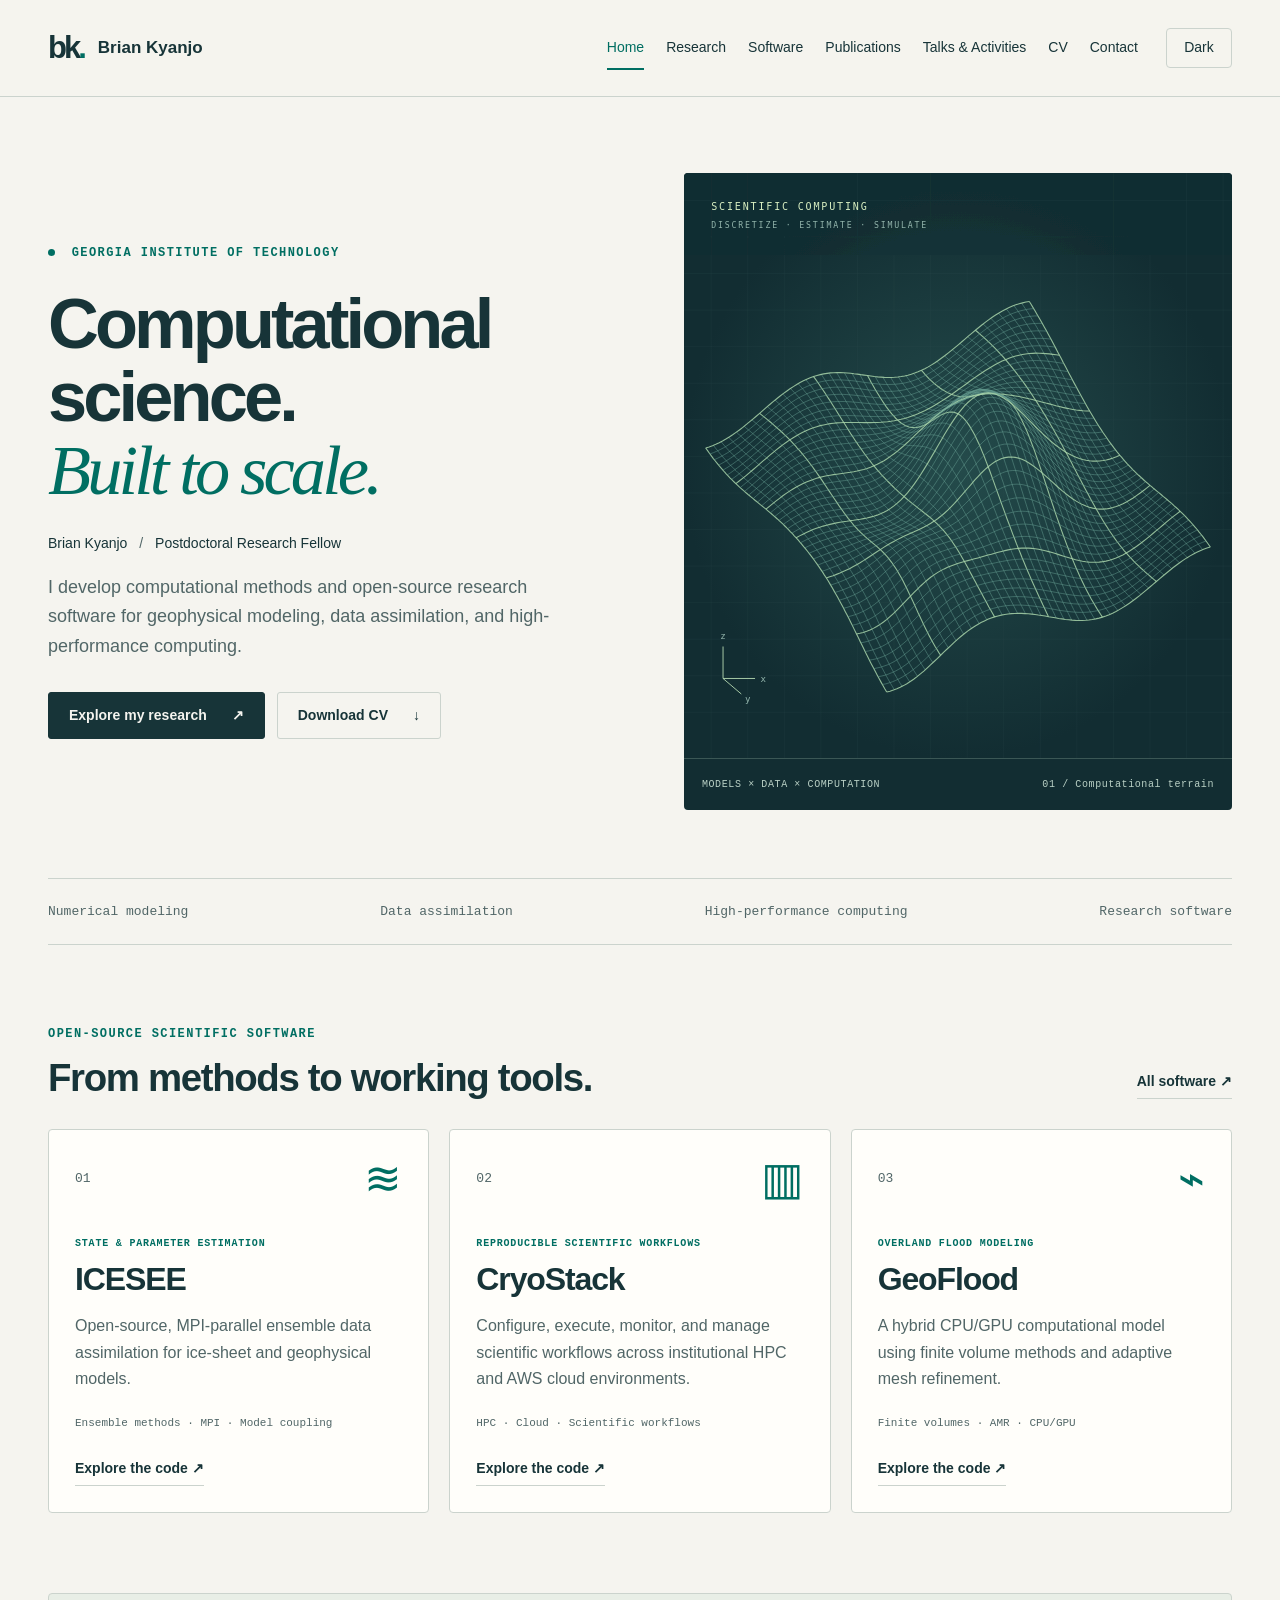
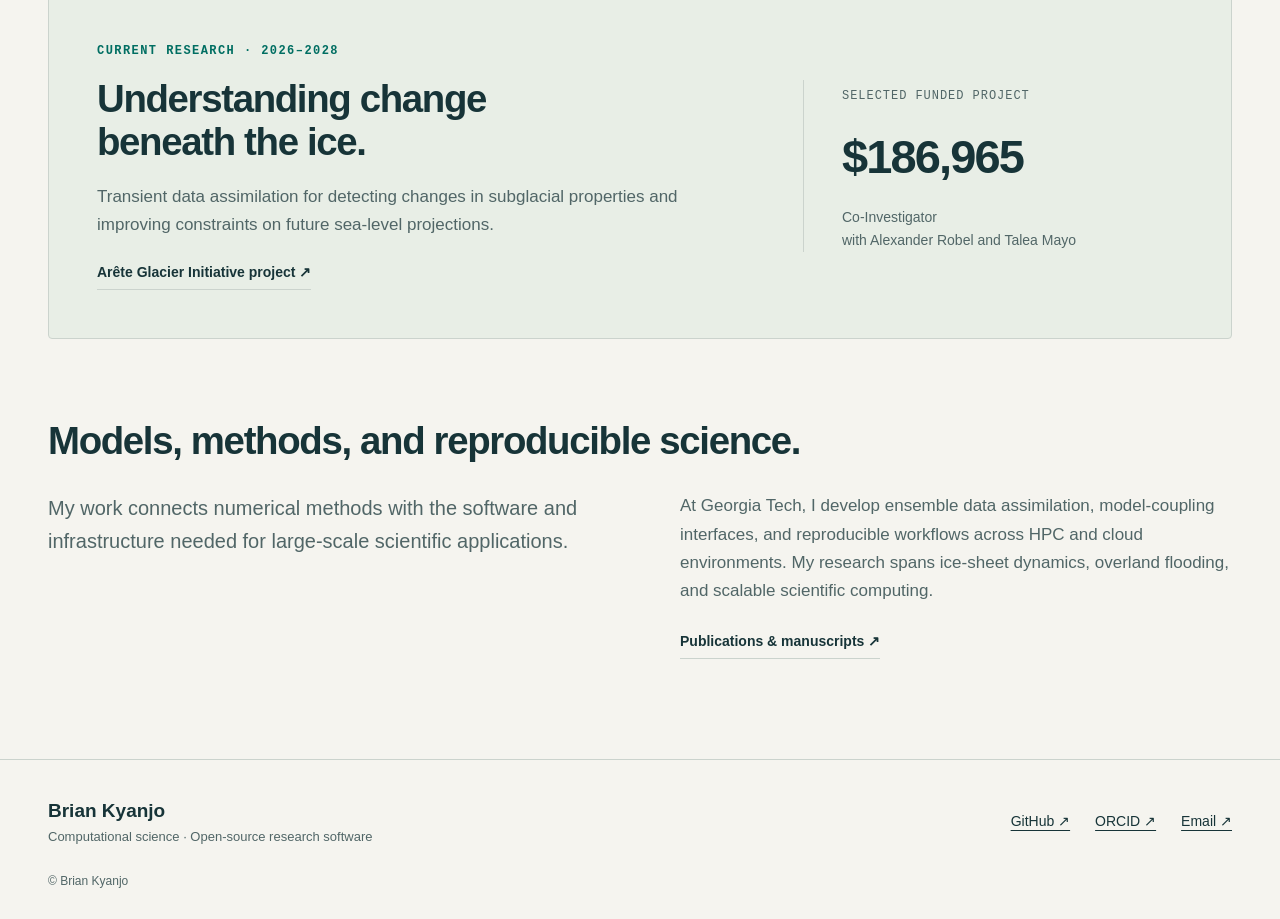
==== index.html @ 303e3397 "Add Brian Kyanjo research website" ====
<!doctype html>
<html lang="en"><head><meta charset="utf-8"><meta name="viewport" content="width=device-width,initial-scale=1">
<title>Computational Scientist &amp; Scientific Software Developer | Brian Kyanjo</title><meta name="description" content="Brian Kyanjo — computational scientist and scientific software developer. Data assimilation, numerical modeling, and reproducible HPC workflows.">
<meta name="author" content="Brian Kyanjo"><meta name="color-scheme" content="light dark"><meta name="theme-color" content="#122d32">
<link rel="canonical" href="https://kyanjo.github.io/"><meta property="og:type" content="website"><meta property="og:site_name" content="Brian Kyanjo"><meta property="og:title" content="Computational Scientist &amp; Scientific Software Developer | Brian Kyanjo"><meta property="og:description" content="Brian Kyanjo — computational scientist and scientific software developer. Data assimilation, numerical modeling, and reproducible HPC workflows."><meta property="og:url" content="https://kyanjo.github.io/"><meta name="twitter:card" content="summary"><meta name="twitter:title" content="Computational Scientist &amp; Scientific Software Developer | Brian Kyanjo"><meta name="twitter:description" content="Brian Kyanjo — computational scientist and scientific software developer. Data assimilation, numerical modeling, and reproducible HPC workflows.">
<link rel="icon" href="./assets/images/favicon.svg" type="image/svg+xml"><link rel="stylesheet" href="./assets/css/main.css"><script src="./assets/js/theme.js"></script><script src="./assets/js/main.js" defer></script>
<script type="application/ld+json">{"@context": "https://schema.org", "@type": "Person", "name": "Brian Kyanjo", "url": "https://kyanjo.github.io/", "jobTitle": "Postdoctoral Research Fellow", "affiliation": {"@type": "Organization", "name": "Georgia Institute of Technology"}, "sameAs": ["https://github.com/KYANJO", "https://orcid.org/0000-0002-0995-1051", "https://linkedin.com/in/kyanjo-brian"]}</script>
</head><body>
<a class="skip-link" href="#main">Skip to content</a><header class="site-header"><div class="header-inner"><a class="brand" href="./" aria-label="Brian Kyanjo home"><span class="monogram" aria-hidden="true">bk<span>.</span></span><span>Brian Kyanjo</span></a><button class="menu-toggle" aria-controls="navigation" aria-expanded="false" hidden>Menu</button><nav id="navigation" aria-label="Main navigation"><a href="./" aria-current="page">Home</a><a href="./research/">Research</a><a href="./software/">Software</a><a href="./publications/">Publications</a><a href="./talks/">Talks & Activities</a><a href="./cv/">CV</a><a href="./contact/">Contact</a></nav><button class="theme-toggle" aria-label="Switch color theme" hidden>Theme</button></div></header>
<main id="main"><section class="hero"><div class="hero-copy"><p class="eyebrow"><span class="status-dot"></span> Georgia Institute of Technology</p><h1>Computational<br>science.<br><em>Built to scale.</em></h1><p class="hero-name">Brian Kyanjo <span>/</span> Postdoctoral Research Fellow</p><p class="lead">I develop computational methods and open-source research software for geophysical modeling, data assimilation, and high-performance computing.</p><div class="actions"><a class="button primary" href="research/">Explore my research <span aria-hidden="true">↗</span></a><a class="button" href="cv/brian-kyanjo-cv.pdf">Download CV <span aria-hidden="true">↓</span></a></div></div><figure class="terrain"><img src="assets/images/computational-terrain.svg" alt="Abstract wireframe terrain with a refined computational mesh"><figcaption><span>MODELS × DATA × COMPUTATION</span><span>01 / Computational terrain</span></figcaption></figure></section>
<div class="discipline-strip"><span>Numerical modeling</span><span>Data assimilation</span><span>High-performance computing</span><span>Research software</span></div><section class="section"><div class="section-heading"><div><p class="eyebrow">Open-source scientific software</p><h2>From methods to working tools.</h2></div><a class="text-link" href="software/">All software ↗</a></div><div class="project-grid"><article class="project-card"><div class="project-top"><span class="project-number">01</span><span class="project-symbol" aria-hidden="true">≋</span></div><p class="eyebrow">State & parameter estimation</p><h3><a href="software/#icesee">ICESEE</a></h3><p>Open-source, MPI-parallel ensemble data assimilation for ice-sheet and geophysical models.</p><p class="tags">Ensemble methods · MPI · Model coupling</p><a class="text-link" href="https://github.com/ICESEE-project/ICESEE">Explore the code <span aria-hidden="true">↗</span></a></article><article class="project-card"><div class="project-top"><span class="project-number">02</span><span class="project-symbol" aria-hidden="true">▥</span></div><p class="eyebrow">Reproducible scientific workflows</p><h3><a href="software/#cryostack">CryoStack</a></h3><p>Configure, execute, monitor, and manage scientific workflows across institutional HPC and AWS cloud environments.</p><p class="tags">HPC · Cloud · Scientific workflows</p><a class="text-link" href="https://github.com/ICESEE-project/CryoStack">Explore the code <span aria-hidden="true">↗</span></a></article><article class="project-card"><div class="project-top"><span class="project-number">03</span><span class="project-symbol" aria-hidden="true">⌁</span></div><p class="eyebrow">Overland flood modeling</p><h3><a href="software/#geoflood">GeoFlood</a></h3><p>A hybrid CPU/GPU computational model using finite volume methods and adaptive mesh refinement.</p><p class="tags">Finite volumes · AMR · CPU/GPU</p><a class="text-link" href="https://github.com/KYANJO/GeoFlood">Explore the code <span aria-hidden="true">↗</span></a></article></div></section><section class="research-feature"><div><p class="eyebrow">Current research · 2026–2028</p><h2>Understanding change<br>beneath the ice.</h2><p>Transient data assimilation for detecting changes in subglacial properties and improving constraints on future sea-level projections.</p><a class="text-link" href="research/#funded-project">Arête Glacier Initiative project ↗</a></div><div class="funding-detail"><span class="funding-label">Selected funded project</span><strong>$186,965</strong><p>Co-Investigator<br>with Alexander Robel and Talea Mayo</p></div></section><section class="section "><h2>Models, methods, and reproducible science.</h2><div class="two-column"><p class="lead">My work connects numerical methods with the software and infrastructure needed for large-scale scientific applications.</p><div><p>At Georgia Tech, I develop ensemble data assimilation, model-coupling interfaces, and reproducible workflows across HPC and cloud environments. My research spans ice-sheet dynamics, overland flooding, and scalable scientific computing.</p><a class="text-link" href="publications/">Publications & manuscripts ↗</a></div></div></section></main><footer><div><a class="footer-name" href="./">Brian Kyanjo</a><p>Computational science · Open-source research software</p></div><div class="footer-links"><a href="https://github.com/KYANJO">GitHub ↗</a><a href="https://orcid.org/0000-0002-0995-1051">ORCID ↗</a><a href="mailto:bkyanjo3@gatech.edu">Email ↗</a></div><p class="footer-note">© Brian Kyanjo</p></footer></body></html>
---- assets/css/main.css ----
:root{color-scheme:light;--bg:#f5f4ef;--surface:#fffefa;--ink:#173438;--muted:#516667;--line:#cbd3cd;--accent:#006e62;--tint:#e8eeE6;--header:rgba(245,244,239,.96)}
:root[data-theme=dark]{color-scheme:dark;--bg:#101e22;--surface:#172b30;--ink:#edf1e9;--muted:#b0c2bf;--line:#3c5559;--accent:#9bd6b2;--tint:#203b3b;--header:rgba(16,30,34,.96)}
@media(prefers-color-scheme:dark){:root:not([data-theme=light]){color-scheme:dark;--bg:#101e22;--surface:#172b30;--ink:#edf1e9;--muted:#b0c2bf;--line:#3c5559;--accent:#9bd6b2;--tint:#203b3b;--header:rgba(16,30,34,.96)}}
*{box-sizing:border-box}html{scroll-behavior:smooth;scroll-padding-top:30px}body{margin:0;background:var(--bg);color:var(--ink);font:17px/1.65 -apple-system,BlinkMacSystemFont,"Segoe UI",sans-serif}a{color:inherit;text-underline-offset:4px}a:hover{color:var(--accent)}button{font:inherit;color:inherit;cursor:pointer}button,a{-webkit-tap-highlight-color:transparent}button:focus-visible,a:focus-visible{outline:3px solid var(--accent);outline-offset:5px}button[hidden]{display:none!important}h1,h2,h3,p,figure{margin:0}p+p{margin-top:1em}h1,h2,h3{line-height:1.12;font-weight:600;letter-spacing:-.035em}h1{font-size:clamp(40px,5.5vw,76px)}h2{font-size:clamp(28px,3vw,40px)}h3{font-size:25px}p{color:var(--muted)}img{max-width:100%;display:block}.site-header{border-bottom:1px solid var(--line);background:var(--header)}.header-inner{max-width:1376px;margin:auto;min-height:96px;padding:20px 48px;display:flex;align-items:center;gap:28px}.brand{display:flex;align-items:center;gap:14px;white-space:nowrap;font-size:17px;font-weight:600;text-decoration:none}.monogram{font-size:31px;letter-spacing:-3px}.monogram span{color:var(--accent)}nav{display:flex;align-items:center;gap:22px;margin-left:auto}nav a{font-size:14px;white-space:nowrap;text-decoration:none;padding:8px 0}nav a[aria-current=page]{color:var(--accent);box-shadow:0 2px var(--accent)}.theme-toggle,.menu-toggle{background:none;border:1px solid var(--line);border-radius:4px;padding:7px 10px;font-size:14px}.theme-toggle{min-width:66px}.skip-link{position:absolute;left:15px;top:-100px;background:var(--surface);padding:10px;z-index:5}.skip-link:focus{top:10px}main{max-width:1280px;padding:0 48px 100px;margin:auto}.hero{display:grid;grid-template-columns:1.08fr 1fr;gap:44px;align-items:center;padding:76px 0 68px}.eyebrow{font-family:ui-monospace,SFMono-Regular,Consolas,monospace;font-size:12px;font-weight:600;text-transform:uppercase;letter-spacing:.12em;color:var(--accent);line-height:1.6}.hero h1{margin:24px 0;letter-spacing:-.055em;line-height:1.04}.hero h1 em{font-family:Georgia,serif;font-weight:400;color:var(--accent)}.hero-name{font-size:14px;color:var(--ink);margin-bottom:18px}.hero-name span{color:var(--muted);margin:0 8px}.lead{font-size:20px;line-height:1.65;max-width:740px}.hero .lead{font-size:18px;max-width:520px}.status-dot{display:inline-block;width:7px;height:7px;border-radius:50%;background:var(--accent);margin-right:8px}.actions{display:flex;align-items:center;flex-wrap:wrap;gap:12px;margin-top:30px}.button{display:inline-flex;align-items:center;justify-content:center;gap:25px;background:transparent;border:1px solid var(--line);border-radius:3px;padding:12px 20px;font-size:14px;font-weight:600;text-decoration:none;line-height:1.5}.primary{background:var(--ink);color:var(--bg);border-color:var(--ink)}.primary:hover{background:var(--accent);border-color:var(--accent);color:var(--bg)}.terrain{background:#122d32;border-radius:4px;overflow:hidden;align-self:stretch;display:flex;flex-direction:column;justify-content:center;min-height:510px}.terrain img{width:100%;flex:1;object-fit:cover}.terrain figcaption{display:flex;justify-content:space-between;gap:20px;color:#b9d0c5;border-top:1px solid #3b5755;padding:18px;font:10px/1.5 ui-monospace,monospace;letter-spacing:.06em}.discipline-strip{display:flex;flex-wrap:wrap;justify-content:space-between;gap:18px;padding:23px 0;border-top:1px solid var(--line);border-bottom:1px solid var(--line);font:13px/1.5 ui-monospace,monospace;color:var(--muted)}.section{margin-top:80px}.section>h2{margin-bottom:30px}.section-heading{display:flex;justify-content:space-between;align-items:end;gap:24px;margin-bottom:30px}.section-heading h2{margin-top:12px}.text-link{font-size:14px;font-weight:600;text-decoration:none;border-bottom:1px solid var(--line);padding-bottom:5px;display:inline-block}.project-grid{display:grid;grid-template-columns:repeat(3,1fr);gap:20px}.project-card{padding:26px;background:var(--surface);border:1px solid var(--line);border-radius:4px;display:flex;flex-direction:column}.project-top{display:flex;justify-content:space-between;align-items:center;margin-bottom:35px}.project-number{font:13px/1.5 ui-monospace,monospace;color:var(--muted)}.project-symbol{font-size:45px;line-height:1;color:var(--accent)}.project-card .eyebrow{font-size:10px;letter-spacing:.08em}.project-card h3{font-size:32px;margin:10px 0 15px}.project-card h3 a{text-decoration:none}.project-card p{font-size:16px}.project-card .tags,.tags{font:11px/1.7 ui-monospace,monospace;color:var(--muted);margin-top:22px}.project-card .text-link{align-self:start;margin-top:24px}.project-card .tags{margin-top:auto;padding-top:22px}.research-feature{background:var(--tint);border:1px solid var(--line);border-radius:4px;margin-top:80px;padding:48px;display:grid;grid-template-columns:1.7fr 1fr;gap:60px}.research-feature h2{margin:16px 0 20px}.research-feature .text-link{margin-top:22px}.funding-detail{align-self:center;border-left:1px solid var(--line);padding-left:38px}.funding-label{font:12px ui-monospace,monospace;text-transform:uppercase;letter-spacing:.08em;color:var(--muted)}.funding-detail strong{font-size:47px;display:block;letter-spacing:-.04em;margin:10px 0}.funding-detail p{font-size:14px}.two-column{display:grid;grid-template-columns:1fr 1fr;gap:80px}.two-column .text-link{margin-top:25px}footer{max-width:1280px;margin:auto;border-top:1px solid var(--line);padding:35px 48px 28px;display:grid;grid-template-columns:1fr auto;gap:24px}footer p{font-size:13px}.footer-name{text-decoration:none;font-size:19px;font-weight:600}.footer-links{display:flex;gap:25px;align-items:center;font-size:14px}.footer-note{grid-column:1/-1;font-size:12px;color:var(--muted)}.page-intro{padding:72px 0 48px;border-bottom:1px solid var(--line)}.page-intro h1{margin:22px 0;max-width:920px}.page-intro .lead{max-width:720px}.theme-list article{padding:35px 0;display:grid;grid-template-columns:70px 1fr;border-bottom:1px solid var(--line)}.theme-list h2{font-size:28px;margin-bottom:16px}.theme-list p{max-width:820px}.software-detail{display:grid;grid-template-columns:1fr 1.7fr;gap:65px;padding:58px 0;border-bottom:1px solid var(--line);scroll-margin-top:35px}.software-detail .eyebrow{margin-top:28px}.software-detail h2{margin:10px 0;font-size:44px}.software-detail .button{margin-top:25px}.support-grid{display:grid;grid-template-columns:repeat(3,1fr);gap:32px}.support-grid h3{margin-bottom:18px}.support-grid .text-link{margin-top:18px}.record-list{margin:0;padding:0;list-style:none}.record-list>li{padding:18px 0;border-bottom:1px solid var(--line);line-height:1.75;color:var(--muted);overflow-wrap:anywhere}.record-list strong{color:var(--ink)}.publication-list{margin-top:25px;max-width:940px}.publication-list .record-list{counter-reset:pub}.publication-list li{position:relative;padding:32px 0 32px 58px;counter-increment:pub}.publication-list li:before{content:counter(pub,decimal-leading-zero);position:absolute;left:0;top:35px;font:13px ui-monospace,monospace;color:var(--accent)}.publication-list em{color:var(--ink);font-size:22px;line-height:1.45;display:block;margin:10px 0;font-style:normal;font-weight:500}.entry{margin:28px 0}.entry-heading{display:flex;justify-content:space-between;gap:28px}.entry h3{font-size:23px;letter-spacing:-.02em}.date{white-space:nowrap;color:var(--muted);font:14px/1.7 ui-monospace,monospace}.role{margin:8px 0 14px;color:var(--accent)}.entry>div:last-child{color:var(--muted)}.entry .record-list{list-style:disc;padding-left:24px}.entry .record-list li{border:0;padding:3px 0}.web-cv{max-width:980px}.web-cv section{margin-top:50px}.web-cv h2{font-size:28px;padding-bottom:14px;margin-bottom:20px;border-bottom:1px solid var(--line)}.cv-contact{margin:24px 0;font-size:14px;overflow-wrap:anywhere}.contact-layout{display:grid;grid-template-columns:1.35fr 1fr;gap:65px;padding:60px 0}.contact-primary h2{font-size:clamp(22px,2.5vw,34px);margin:20px 0 25px;overflow-wrap:anywhere}.contact-primary h2 a{text-decoration:none}.profile-links h2{font-size:24px;margin-bottom:25px}.profile-links>a{display:flex;justify-content:space-between;gap:20px;padding:20px 0;border-bottom:1px solid var(--line);font-size:14px;text-decoration:none}
@media(min-width:1600px){.hero{padding-top:95px;padding-bottom:85px}}
@media(max-width:1150px){.header-inner{gap:18px;padding:20px 28px}nav{gap:14px}.brand>span:last-child{display:none}main{padding-left:28px;padding-right:28px}.hero{gap:28px}.terrain{min-height:450px}.project-card{padding:22px}.project-card .eyebrow{min-height:32px}.research-feature{gap:30px;padding:35px}.two-column{gap:40px}}
@media(max-width:800px){.header-inner{flex-wrap:wrap;gap:16px;min-height:80px}.brand>span:last-child{display:inline}.menu-toggle{margin-left:auto}nav{order:4;flex-basis:100%;margin:0;flex-wrap:wrap;gap:4px 24px;padding:10px 0}html.js nav:not(.is-open){display:none}.hero{grid-template-columns:1fr;padding:45px 0;gap:35px}.hero h1{font-size:clamp(48px,9vw,70px)}.hero .lead{max-width:630px}.terrain{min-height:0}.terrain img{max-height:440px;object-fit:cover}.project-grid{grid-template-columns:1fr}.project-card .eyebrow{min-height:0}.project-top{margin-bottom:20px}.project-card .tags{margin-top:5px}.research-feature{grid-template-columns:1fr}.funding-detail{border-left:0;border-top:1px solid var(--line);padding:25px 0 0}.two-column,.contact-layout{grid-template-columns:1fr;gap:30px}.section-heading{align-items:start;flex-direction:column}.software-detail{grid-template-columns:1fr;gap:22px}.support-grid{grid-template-columns:1fr}.entry-heading{flex-direction:column;gap:6px}.date{white-space:normal}footer{padding:30px 28px;grid-template-columns:1fr}.section{margin-top:55px}.contact-layout{padding-top:35px}.page-intro{padding:48px 0 32px}.theme-list article{grid-template-columns:45px 1fr}.theme-list h2{font-size:25px}}
@media(max-width:440px){main{padding-left:20px;padding-right:20px}.header-inner{padding:15px 20px;gap:12px}.brand{gap:9px}.brand>span:last-child{font-size:15px}.theme-toggle,.menu-toggle{font-size:12px;padding:7px}.hero-name{font-size:13px}.hero h1{font-size:47px}.terrain figcaption{font-size:9px}.research-feature{padding:26px}.discipline-strip{font-size:11px;gap:12px}.funding-detail strong{font-size:42px}.lead{font-size:18px}.footer-links{gap:20px}.profile-links>a{flex-direction:column;gap:4px}.publication-list li{padding-left:36px}}
@media(prefers-reduced-motion:reduce){html{scroll-behavior:auto}*{animation:none!important;transition:none!important}}
@media print{@page{margin:16mm}html,body{background:#fff!important;color:#111!important;font-size:10pt;line-height:1.4}body{--ink:#111;--muted:#333;--accent:#222;--line:#bbb}.site-header,footer,.skip-link,.cv-actions{display:none!important}main{max-width:none;padding:0}.page-intro{padding:0 0 15px}.page-intro h1{font-size:28pt;margin:8px 0}.page-intro .eyebrow{display:none}.page-intro .lead{font-size:12pt}.web-cv{max-width:none}.web-cv section{margin-top:20px}.web-cv h2{font-size:15pt;margin:0 0 10px;padding:0 0 5px;break-after:avoid}.entry{margin:15px 0}.entry-heading{display:flex;flex-direction:row;break-after:avoid}.entry h3{font-size:12pt}.date{font-size:9pt}.role{margin:5px 0;break-after:avoid}.record-list>li{padding:5px 0;break-inside:avoid}.cv-contact{font-size:9pt;margin:12px 0}.web-cv a{overflow-wrap:anywhere;text-decoration:none}.web-cv p{orphans:3;widows:3}}
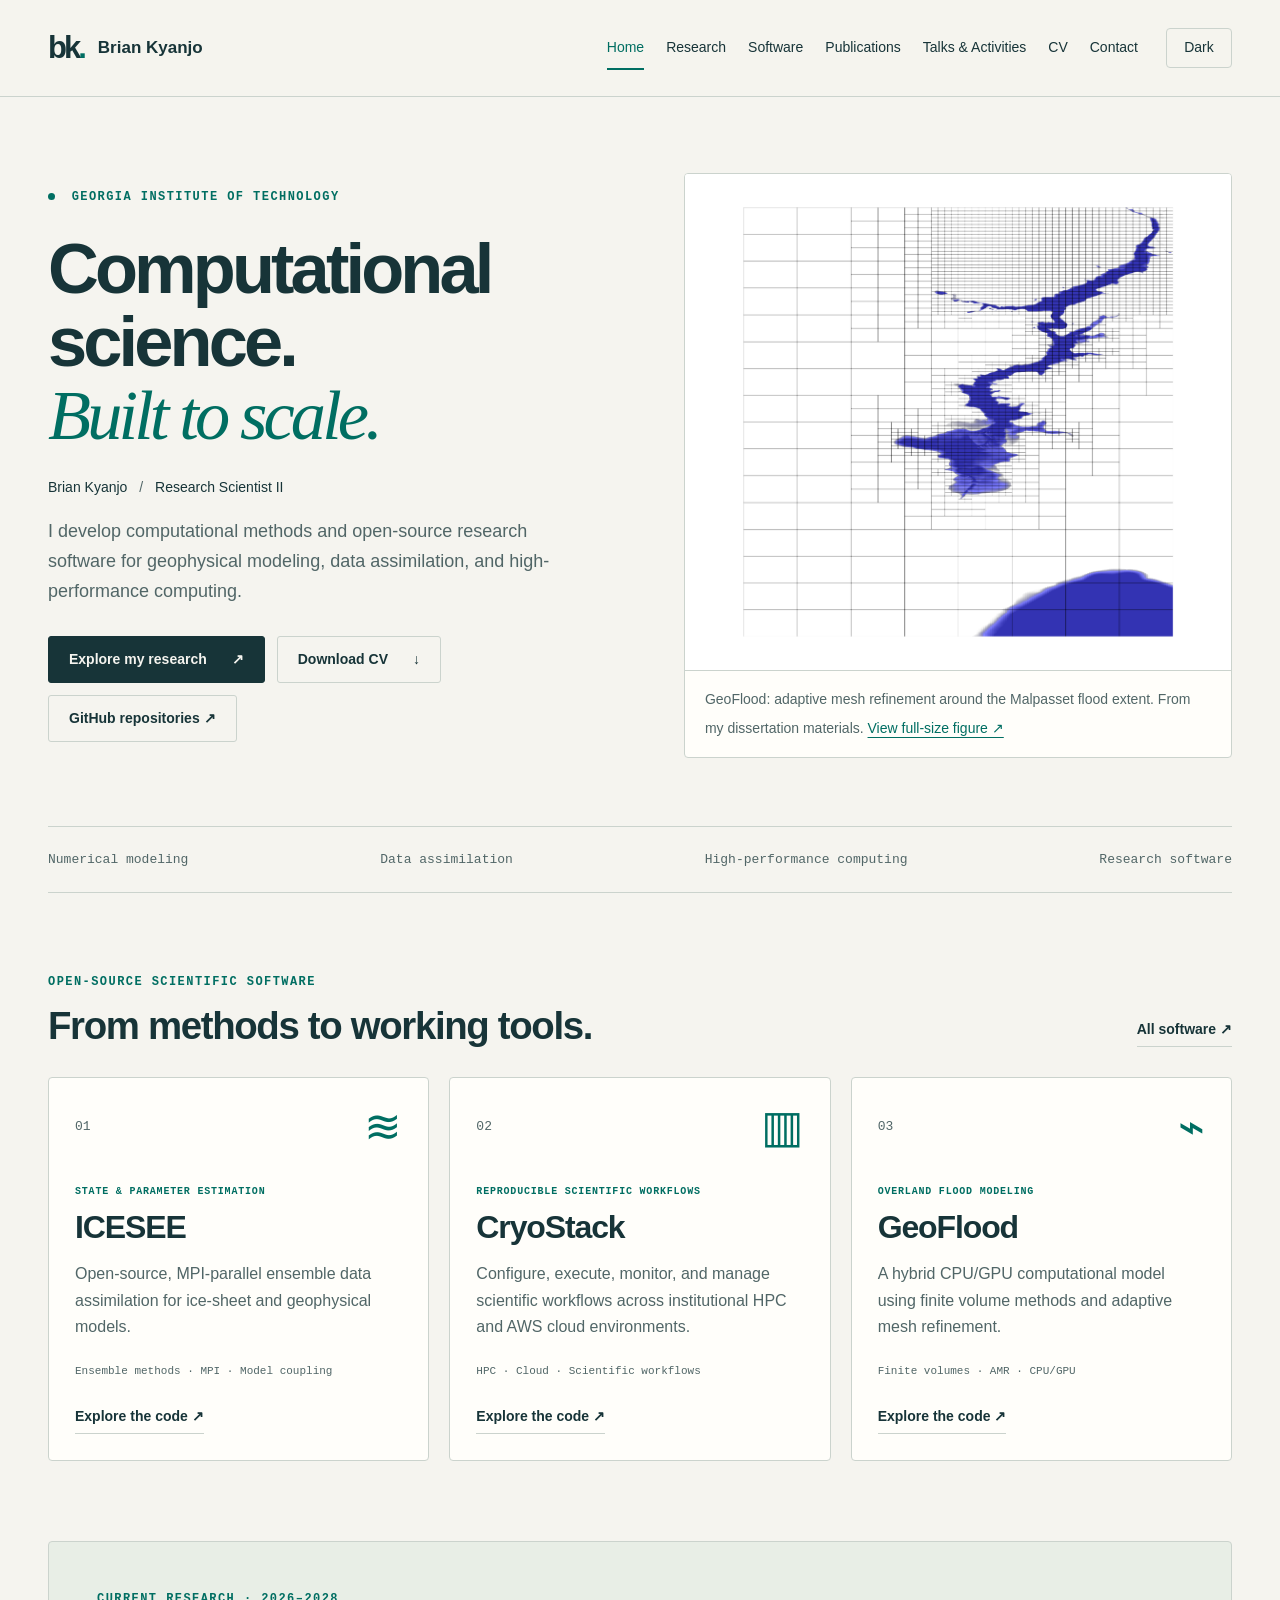
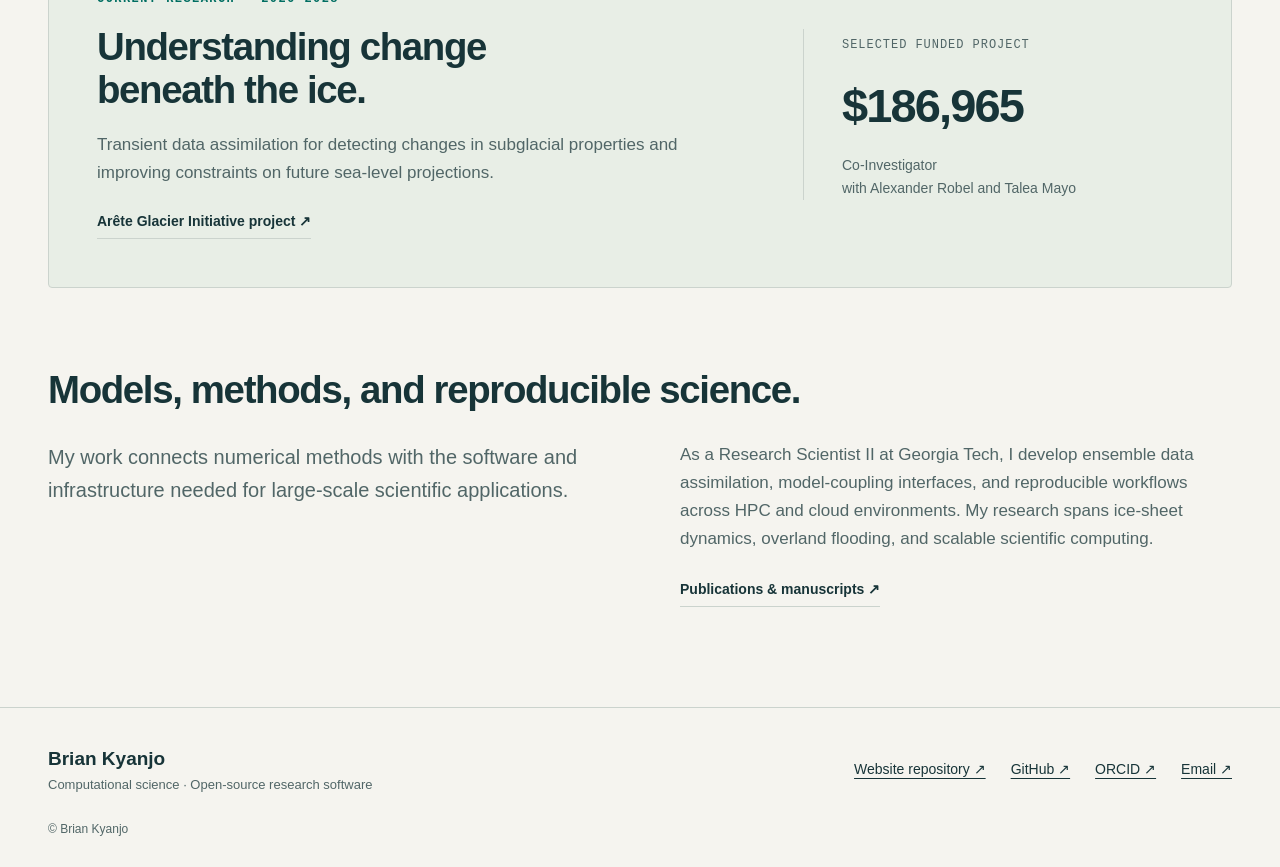
==== commit 1016684e: "Update research website" ====
--- a/index.html
+++ b/index.html
@@ -4,8 +4,8 @@
 <meta name="author" content="Brian Kyanjo"><meta name="color-scheme" content="light dark"><meta name="theme-color" content="#122d32">
 <link rel="canonical" href="https://kyanjo.github.io/"><meta property="og:type" content="website"><meta property="og:site_name" content="Brian Kyanjo"><meta property="og:title" content="Computational Scientist &amp; Scientific Software Developer | Brian Kyanjo"><meta property="og:description" content="Brian Kyanjo — computational scientist and scientific software developer. Data assimilation, numerical modeling, and reproducible HPC workflows."><meta property="og:url" content="https://kyanjo.github.io/"><meta name="twitter:card" content="summary"><meta name="twitter:title" content="Computational Scientist &amp; Scientific Software Developer | Brian Kyanjo"><meta name="twitter:description" content="Brian Kyanjo — computational scientist and scientific software developer. Data assimilation, numerical modeling, and reproducible HPC workflows.">
 <link rel="icon" href="./assets/images/favicon.svg" type="image/svg+xml"><link rel="stylesheet" href="./assets/css/main.css"><script src="./assets/js/theme.js"></script><script src="./assets/js/main.js" defer></script>
-<script type="application/ld+json">{"@context": "https://schema.org", "@type": "Person", "name": "Brian Kyanjo", "url": "https://kyanjo.github.io/", "jobTitle": "Postdoctoral Research Fellow", "affiliation": {"@type": "Organization", "name": "Georgia Institute of Technology"}, "sameAs": ["https://github.com/KYANJO", "https://orcid.org/0000-0002-0995-1051", "https://linkedin.com/in/kyanjo-brian"]}</script>
+<script type="application/ld+json">{"@context": "https://schema.org", "@type": "Person", "name": "Brian Kyanjo", "url": "https://kyanjo.github.io/", "jobTitle": "Research Scientist II", "affiliation": {"@type": "Organization", "name": "Georgia Institute of Technology"}, "sameAs": ["https://github.com/KYANJO", "https://orcid.org/0000-0002-0995-1051", "https://linkedin.com/in/kyanjo-brian"]}</script>
 </head><body>
 <a class="skip-link" href="#main">Skip to content</a><header class="site-header"><div class="header-inner"><a class="brand" href="./" aria-label="Brian Kyanjo home"><span class="monogram" aria-hidden="true">bk<span>.</span></span><span>Brian Kyanjo</span></a><button class="menu-toggle" aria-controls="navigation" aria-expanded="false" hidden>Menu</button><nav id="navigation" aria-label="Main navigation"><a href="./" aria-current="page">Home</a><a href="./research/">Research</a><a href="./software/">Software</a><a href="./publications/">Publications</a><a href="./talks/">Talks & Activities</a><a href="./cv/">CV</a><a href="./contact/">Contact</a></nav><button class="theme-toggle" aria-label="Switch color theme" hidden>Theme</button></div></header>
-<main id="main"><section class="hero"><div class="hero-copy"><p class="eyebrow"><span class="status-dot"></span> Georgia Institute of Technology</p><h1>Computational<br>science.<br><em>Built to scale.</em></h1><p class="hero-name">Brian Kyanjo <span>/</span> Postdoctoral Research Fellow</p><p class="lead">I develop computational methods and open-source research software for geophysical modeling, data assimilation, and high-performance computing.</p><div class="actions"><a class="button primary" href="research/">Explore my research <span aria-hidden="true">↗</span></a><a class="button" href="cv/brian-kyanjo-cv.pdf">Download CV <span aria-hidden="true">↓</span></a></div></div><figure class="terrain"><img src="assets/images/computational-terrain.svg" alt="Abstract wireframe terrain with a refined computational mesh"><figcaption><span>MODELS × DATA × COMPUTATION</span><span>01 / Computational terrain</span></figcaption></figure></section>
-<div class="discipline-strip"><span>Numerical modeling</span><span>Data assimilation</span><span>High-performance computing</span><span>Research software</span></div><section class="section"><div class="section-heading"><div><p class="eyebrow">Open-source scientific software</p><h2>From methods to working tools.</h2></div><a class="text-link" href="software/">All software ↗</a></div><div class="project-grid"><article class="project-card"><div class="project-top"><span class="project-number">01</span><span class="project-symbol" aria-hidden="true">≋</span></div><p class="eyebrow">State & parameter estimation</p><h3><a href="software/#icesee">ICESEE</a></h3><p>Open-source, MPI-parallel ensemble data assimilation for ice-sheet and geophysical models.</p><p class="tags">Ensemble methods · MPI · Model coupling</p><a class="text-link" href="https://github.com/ICESEE-project/ICESEE">Explore the code <span aria-hidden="true">↗</span></a></article><article class="project-card"><div class="project-top"><span class="project-number">02</span><span class="project-symbol" aria-hidden="true">▥</span></div><p class="eyebrow">Reproducible scientific workflows</p><h3><a href="software/#cryostack">CryoStack</a></h3><p>Configure, execute, monitor, and manage scientific workflows across institutional HPC and AWS cloud environments.</p><p class="tags">HPC · Cloud · Scientific workflows</p><a class="text-link" href="https://github.com/ICESEE-project/CryoStack">Explore the code <span aria-hidden="true">↗</span></a></article><article class="project-card"><div class="project-top"><span class="project-number">03</span><span class="project-symbol" aria-hidden="true">⌁</span></div><p class="eyebrow">Overland flood modeling</p><h3><a href="software/#geoflood">GeoFlood</a></h3><p>A hybrid CPU/GPU computational model using finite volume methods and adaptive mesh refinement.</p><p class="tags">Finite volumes · AMR · CPU/GPU</p><a class="text-link" href="https://github.com/KYANJO/GeoFlood">Explore the code <span aria-hidden="true">↗</span></a></article></div></section><section class="research-feature"><div><p class="eyebrow">Current research · 2026–2028</p><h2>Understanding change<br>beneath the ice.</h2><p>Transient data assimilation for detecting changes in subglacial properties and improving constraints on future sea-level projections.</p><a class="text-link" href="research/#funded-project">Arête Glacier Initiative project ↗</a></div><div class="funding-detail"><span class="funding-label">Selected funded project</span><strong>$186,965</strong><p>Co-Investigator<br>with Alexander Robel and Talea Mayo</p></div></section><section class="section "><h2>Models, methods, and reproducible science.</h2><div class="two-column"><p class="lead">My work connects numerical methods with the software and infrastructure needed for large-scale scientific applications.</p><div><p>At Georgia Tech, I develop ensemble data assimilation, model-coupling interfaces, and reproducible workflows across HPC and cloud environments. My research spans ice-sheet dynamics, overland flooding, and scalable scientific computing.</p><a class="text-link" href="publications/">Publications & manuscripts ↗</a></div></div></section></main><footer><div><a class="footer-name" href="./">Brian Kyanjo</a><p>Computational science · Open-source research software</p></div><div class="footer-links"><a href="https://github.com/KYANJO">GitHub ↗</a><a href="https://orcid.org/0000-0002-0995-1051">ORCID ↗</a><a href="mailto:bkyanjo3@gatech.edu">Email ↗</a></div><p class="footer-note">© Brian Kyanjo</p></footer></body></html>+<main id="main"><section class="hero"><div class="hero-copy"><p class="eyebrow"><span class="status-dot"></span> Georgia Institute of Technology</p><h1>Computational<br>science.<br><em>Built to scale.</em></h1><p class="hero-name">Brian Kyanjo <span>/</span> Research Scientist II</p><p class="lead">I develop computational methods and open-source research software for geophysical modeling, data assimilation, and high-performance computing.</p><div class="actions"><a class="button primary" href="research/">Explore my research <span aria-hidden="true">↗</span></a><a class="button" href="cv/brian-kyanjo-cv.pdf">Download CV <span aria-hidden="true">↓</span></a><a class="button" href="https://github.com/KYANJO?tab=repositories">GitHub repositories ↗</a></div></div><figure class="research-figure hero-research"><a href="assets/images/research/geoflood-adaptive-mesh.png" aria-label="Open full-size figure: Adaptive computational mesh following the Malpasset flood extent"><img src="assets/images/research/geoflood-adaptive-mesh.png" alt="Adaptive computational mesh following the Malpasset flood extent" loading="eager" decoding="async" width="965" height="966"></a><figcaption>GeoFlood: adaptive mesh refinement around the Malpasset flood extent. From my dissertation materials. <a href="assets/images/research/geoflood-adaptive-mesh.png">View full-size figure ↗</a></figcaption></figure></section>
+<div class="discipline-strip"><span>Numerical modeling</span><span>Data assimilation</span><span>High-performance computing</span><span>Research software</span></div><section class="section"><div class="section-heading"><div><p class="eyebrow">Open-source scientific software</p><h2>From methods to working tools.</h2></div><a class="text-link" href="software/">All software ↗</a></div><div class="project-grid"><article class="project-card"><div class="project-top"><span class="project-number">01</span><span class="project-symbol" aria-hidden="true">≋</span></div><p class="eyebrow">State & parameter estimation</p><h3><a href="software/#icesee">ICESEE</a></h3><p>Open-source, MPI-parallel ensemble data assimilation for ice-sheet and geophysical models.</p><p class="tags">Ensemble methods · MPI · Model coupling</p><a class="text-link" href="https://github.com/ICESEE-project/ICESEE">Explore the code <span aria-hidden="true">↗</span></a></article><article class="project-card"><div class="project-top"><span class="project-number">02</span><span class="project-symbol" aria-hidden="true">▥</span></div><p class="eyebrow">Reproducible scientific workflows</p><h3><a href="software/#cryostack">CryoStack</a></h3><p>Configure, execute, monitor, and manage scientific workflows across institutional HPC and AWS cloud environments.</p><p class="tags">HPC · Cloud · Scientific workflows</p><a class="text-link" href="https://github.com/ICESEE-project/CryoStack">Explore the code <span aria-hidden="true">↗</span></a></article><article class="project-card"><div class="project-top"><span class="project-number">03</span><span class="project-symbol" aria-hidden="true">⌁</span></div><p class="eyebrow">Overland flood modeling</p><h3><a href="software/#geoflood">GeoFlood</a></h3><p>A hybrid CPU/GPU computational model using finite volume methods and adaptive mesh refinement.</p><p class="tags">Finite volumes · AMR · CPU/GPU</p><a class="text-link" href="https://github.com/KYANJO/GeoFlood">Explore the code <span aria-hidden="true">↗</span></a></article></div></section><section class="research-feature"><div><p class="eyebrow">Current research · 2026–2028</p><h2>Understanding change<br>beneath the ice.</h2><p>Transient data assimilation for detecting changes in subglacial properties and improving constraints on future sea-level projections.</p><a class="text-link" href="research/#funded-project">Arête Glacier Initiative project ↗</a></div><div class="funding-detail"><span class="funding-label">Selected funded project</span><strong>$186,965</strong><p>Co-Investigator<br>with Alexander Robel and Talea Mayo</p></div></section><section class="section "><h2>Models, methods, and reproducible science.</h2><div class="two-column"><p class="lead">My work connects numerical methods with the software and infrastructure needed for large-scale scientific applications.</p><div><p>As a Research Scientist II at Georgia Tech, I develop ensemble data assimilation, model-coupling interfaces, and reproducible workflows across HPC and cloud environments. My research spans ice-sheet dynamics, overland flooding, and scalable scientific computing.</p><a class="text-link" href="publications/">Publications & manuscripts ↗</a></div></div></section></main><footer><div><a class="footer-name" href="./">Brian Kyanjo</a><p>Computational science · Open-source research software</p></div><div class="footer-links"><a href="https://github.com/KYANJO/kyanjo.github.io">Website repository ↗</a><a href="https://github.com/KYANJO">GitHub ↗</a><a href="https://orcid.org/0000-0002-0995-1051">ORCID ↗</a><a href="mailto:bkyanjo3@gatech.edu">Email ↗</a></div><p class="footer-note">© Brian Kyanjo</p></footer></body></html>
--- a/assets/css/main.css
+++ b/assets/css/main.css
@@ -8,3 +8,17 @@
 @media(max-width:440px){main{padding-left:20px;padding-right:20px}.header-inner{padding:15px 20px;gap:12px}.brand{gap:9px}.brand>span:last-child{font-size:15px}.theme-toggle,.menu-toggle{font-size:12px;padding:7px}.hero-name{font-size:13px}.hero h1{font-size:47px}.terrain figcaption{font-size:9px}.research-feature{padding:26px}.discipline-strip{font-size:11px;gap:12px}.funding-detail strong{font-size:42px}.lead{font-size:18px}.footer-links{gap:20px}.profile-links>a{flex-direction:column;gap:4px}.publication-list li{padding-left:36px}}
 @media(prefers-reduced-motion:reduce){html{scroll-behavior:auto}*{animation:none!important;transition:none!important}}
 @media print{@page{margin:16mm}html,body{background:#fff!important;color:#111!important;font-size:10pt;line-height:1.4}body{--ink:#111;--muted:#333;--accent:#222;--line:#bbb}.site-header,footer,.skip-link,.cv-actions{display:none!important}main{max-width:none;padding:0}.page-intro{padding:0 0 15px}.page-intro h1{font-size:28pt;margin:8px 0}.page-intro .eyebrow{display:none}.page-intro .lead{font-size:12pt}.web-cv{max-width:none}.web-cv section{margin-top:20px}.web-cv h2{font-size:15pt;margin:0 0 10px;padding:0 0 5px;break-after:avoid}.entry{margin:15px 0}.entry-heading{display:flex;flex-direction:row;break-after:avoid}.entry h3{font-size:12pt}.date{font-size:9pt}.role{margin:5px 0;break-after:avoid}.record-list>li{padding:5px 0;break-inside:avoid}.cv-contact{font-size:9pt;margin:12px 0}.web-cv a{overflow-wrap:anywhere;text-decoration:none}.web-cv p{orphans:3;widows:3}}
+
+/* Author-supplied research figures: preserve complete scientific panels. */
+.research-figure{margin:0;background:var(--surface);border:1px solid var(--line);border-radius:4px;overflow:hidden;align-self:start}
+.research-figure>a{display:block;background:#fff;padding:18px}
+.research-figure img{display:block;width:100%;height:auto;object-fit:contain;filter:none}
+.research-figure figcaption{padding:17px 20px;font-size:14px;line-height:1.6;color:var(--muted);border-top:1px solid var(--line)}
+.research-figure figcaption a{display:inline-block;color:var(--accent);margin-top:7px}
+.hero-research{align-self:center}.hero-research img{max-height:460px;width:100%;object-fit:contain}
+.results-grid{display:grid;grid-template-columns:1fr 1fr;gap:26px;margin:28px 0}.wide-result{max-width:1000px;margin:32px auto 0}
+.software-figure{max-width:750px;margin:35px auto 60px}.software-figure img{max-height:850px}
+.appointment-history{font-size:15px;margin:0 0 16px;color:var(--muted)}
+.footer-links{flex-wrap:wrap;justify-content:flex-end;max-width:580px}
+@media(max-width:800px){.results-grid{grid-template-columns:1fr}.footer-links{justify-content:flex-start}.hero-research{width:100%}.hero-research img{max-height:430px}.software-figure{margin-bottom:35px}}
+@media print{.appointment-history{font-size:9pt}}
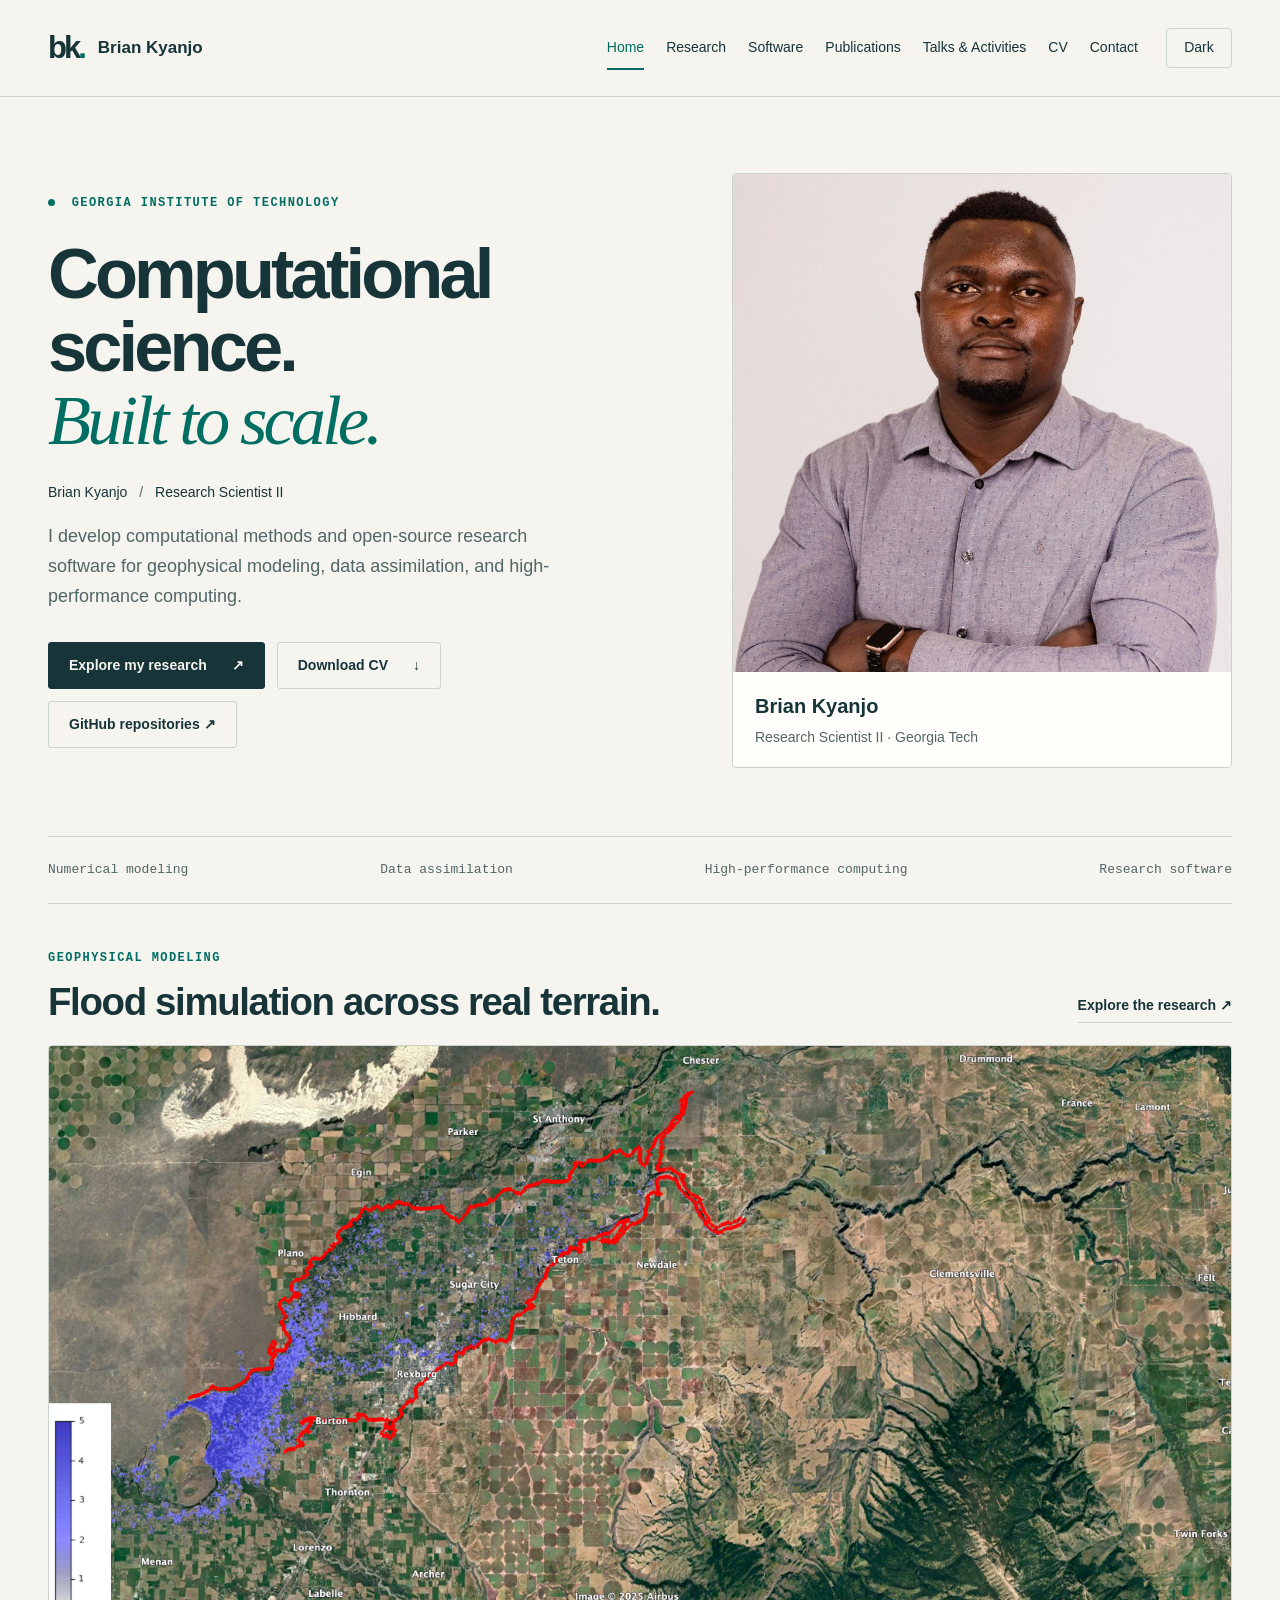
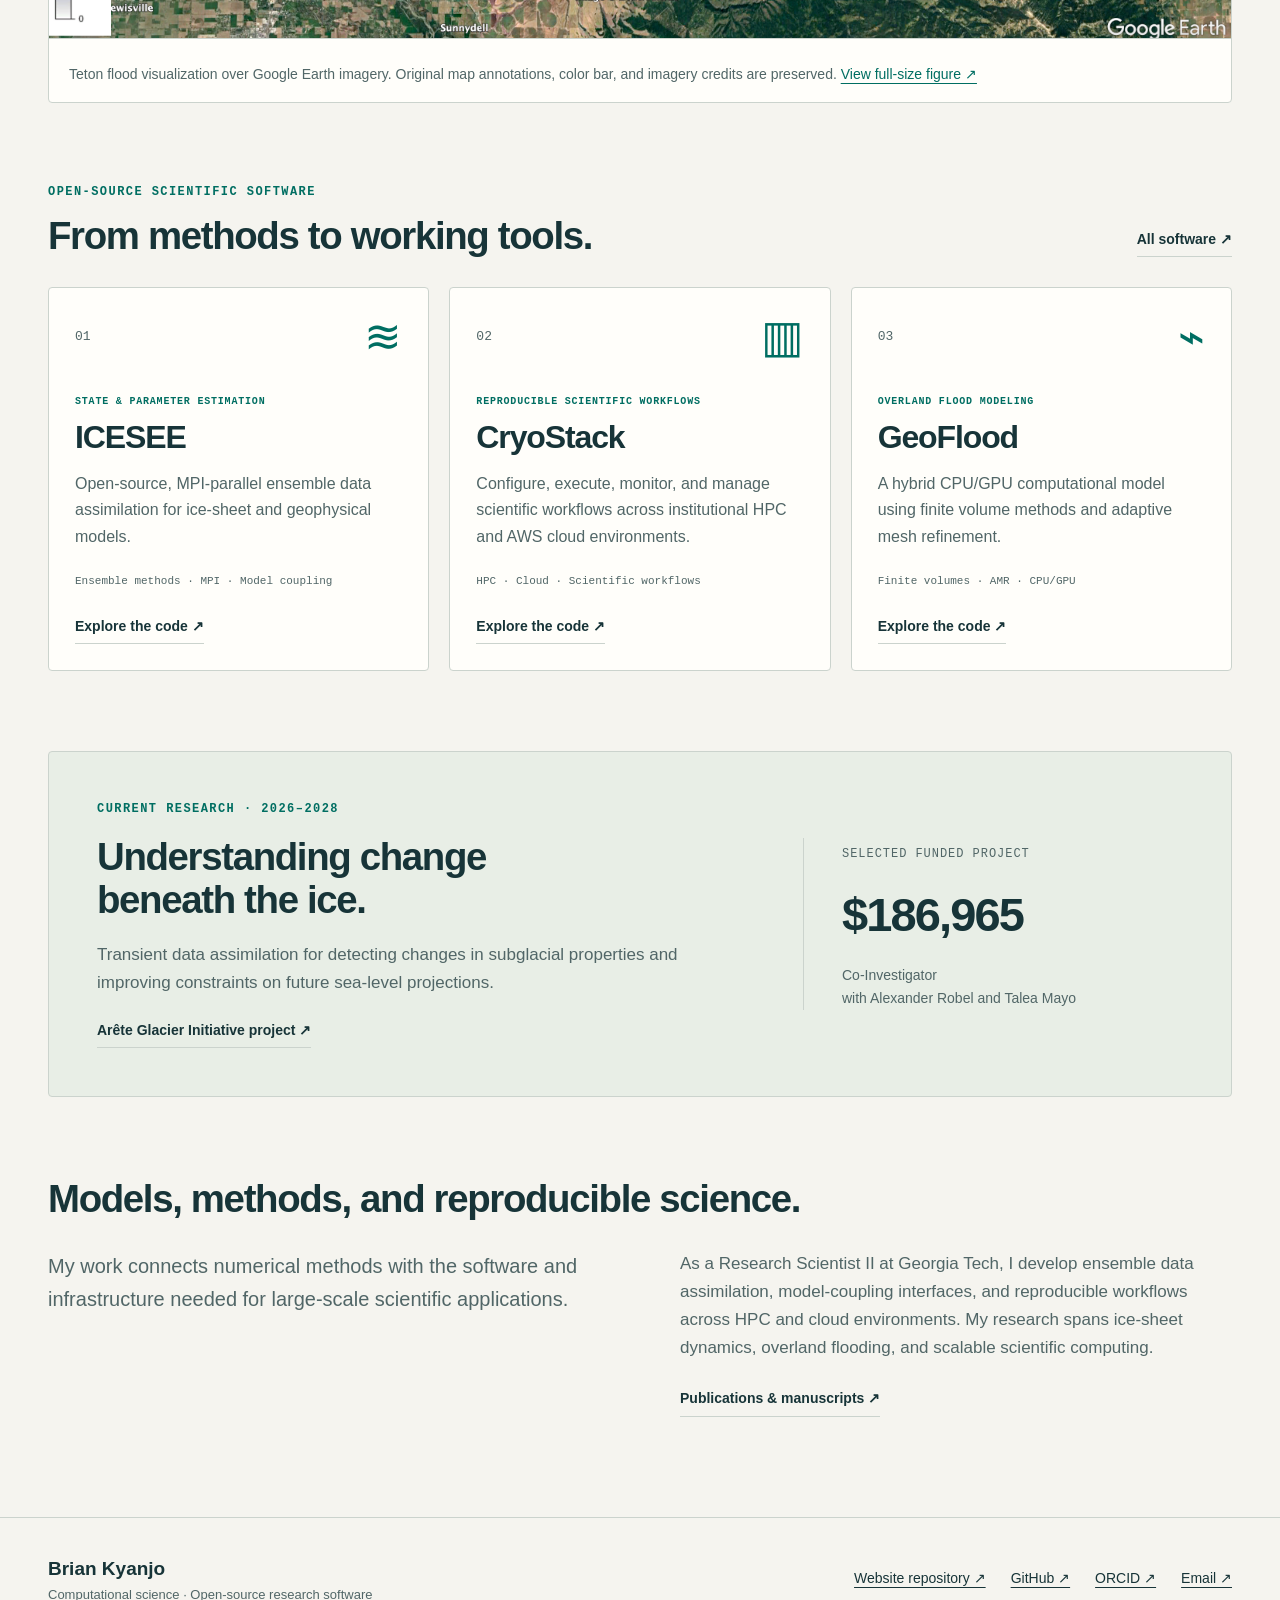
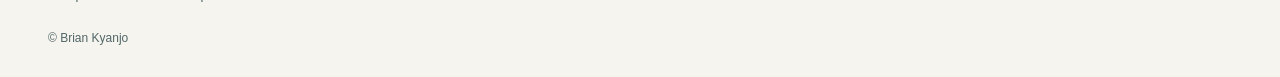
==== commit 22b1aff6: "Add Brian Kyanjo research website" ====
--- a/index.html
+++ b/index.html
@@ -7,5 +7,5 @@
 <script type="application/ld+json">{"@context": "https://schema.org", "@type": "Person", "name": "Brian Kyanjo", "url": "https://kyanjo.github.io/", "jobTitle": "Research Scientist II", "affiliation": {"@type": "Organization", "name": "Georgia Institute of Technology"}, "sameAs": ["https://github.com/KYANJO", "https://orcid.org/0000-0002-0995-1051", "https://linkedin.com/in/kyanjo-brian"]}</script>
 </head><body>
 <a class="skip-link" href="#main">Skip to content</a><header class="site-header"><div class="header-inner"><a class="brand" href="./" aria-label="Brian Kyanjo home"><span class="monogram" aria-hidden="true">bk<span>.</span></span><span>Brian Kyanjo</span></a><button class="menu-toggle" aria-controls="navigation" aria-expanded="false" hidden>Menu</button><nav id="navigation" aria-label="Main navigation"><a href="./" aria-current="page">Home</a><a href="./research/">Research</a><a href="./software/">Software</a><a href="./publications/">Publications</a><a href="./talks/">Talks & Activities</a><a href="./cv/">CV</a><a href="./contact/">Contact</a></nav><button class="theme-toggle" aria-label="Switch color theme" hidden>Theme</button></div></header>
-<main id="main"><section class="hero"><div class="hero-copy"><p class="eyebrow"><span class="status-dot"></span> Georgia Institute of Technology</p><h1>Computational<br>science.<br><em>Built to scale.</em></h1><p class="hero-name">Brian Kyanjo <span>/</span> Research Scientist II</p><p class="lead">I develop computational methods and open-source research software for geophysical modeling, data assimilation, and high-performance computing.</p><div class="actions"><a class="button primary" href="research/">Explore my research <span aria-hidden="true">↗</span></a><a class="button" href="cv/brian-kyanjo-cv.pdf">Download CV <span aria-hidden="true">↓</span></a><a class="button" href="https://github.com/KYANJO?tab=repositories">GitHub repositories ↗</a></div></div><figure class="research-figure hero-research"><a href="assets/images/research/geoflood-adaptive-mesh.png" aria-label="Open full-size figure: Adaptive computational mesh following the Malpasset flood extent"><img src="assets/images/research/geoflood-adaptive-mesh.png" alt="Adaptive computational mesh following the Malpasset flood extent" loading="eager" decoding="async" width="965" height="966"></a><figcaption>GeoFlood: adaptive mesh refinement around the Malpasset flood extent. From my dissertation materials. <a href="assets/images/research/geoflood-adaptive-mesh.png">View full-size figure ↗</a></figcaption></figure></section>
-<div class="discipline-strip"><span>Numerical modeling</span><span>Data assimilation</span><span>High-performance computing</span><span>Research software</span></div><section class="section"><div class="section-heading"><div><p class="eyebrow">Open-source scientific software</p><h2>From methods to working tools.</h2></div><a class="text-link" href="software/">All software ↗</a></div><div class="project-grid"><article class="project-card"><div class="project-top"><span class="project-number">01</span><span class="project-symbol" aria-hidden="true">≋</span></div><p class="eyebrow">State & parameter estimation</p><h3><a href="software/#icesee">ICESEE</a></h3><p>Open-source, MPI-parallel ensemble data assimilation for ice-sheet and geophysical models.</p><p class="tags">Ensemble methods · MPI · Model coupling</p><a class="text-link" href="https://github.com/ICESEE-project/ICESEE">Explore the code <span aria-hidden="true">↗</span></a></article><article class="project-card"><div class="project-top"><span class="project-number">02</span><span class="project-symbol" aria-hidden="true">▥</span></div><p class="eyebrow">Reproducible scientific workflows</p><h3><a href="software/#cryostack">CryoStack</a></h3><p>Configure, execute, monitor, and manage scientific workflows across institutional HPC and AWS cloud environments.</p><p class="tags">HPC · Cloud · Scientific workflows</p><a class="text-link" href="https://github.com/ICESEE-project/CryoStack">Explore the code <span aria-hidden="true">↗</span></a></article><article class="project-card"><div class="project-top"><span class="project-number">03</span><span class="project-symbol" aria-hidden="true">⌁</span></div><p class="eyebrow">Overland flood modeling</p><h3><a href="software/#geoflood">GeoFlood</a></h3><p>A hybrid CPU/GPU computational model using finite volume methods and adaptive mesh refinement.</p><p class="tags">Finite volumes · AMR · CPU/GPU</p><a class="text-link" href="https://github.com/KYANJO/GeoFlood">Explore the code <span aria-hidden="true">↗</span></a></article></div></section><section class="research-feature"><div><p class="eyebrow">Current research · 2026–2028</p><h2>Understanding change<br>beneath the ice.</h2><p>Transient data assimilation for detecting changes in subglacial properties and improving constraints on future sea-level projections.</p><a class="text-link" href="research/#funded-project">Arête Glacier Initiative project ↗</a></div><div class="funding-detail"><span class="funding-label">Selected funded project</span><strong>$186,965</strong><p>Co-Investigator<br>with Alexander Robel and Talea Mayo</p></div></section><section class="section "><h2>Models, methods, and reproducible science.</h2><div class="two-column"><p class="lead">My work connects numerical methods with the software and infrastructure needed for large-scale scientific applications.</p><div><p>As a Research Scientist II at Georgia Tech, I develop ensemble data assimilation, model-coupling interfaces, and reproducible workflows across HPC and cloud environments. My research spans ice-sheet dynamics, overland flooding, and scalable scientific computing.</p><a class="text-link" href="publications/">Publications & manuscripts ↗</a></div></div></section></main><footer><div><a class="footer-name" href="./">Brian Kyanjo</a><p>Computational science · Open-source research software</p></div><div class="footer-links"><a href="https://github.com/KYANJO/kyanjo.github.io">Website repository ↗</a><a href="https://github.com/KYANJO">GitHub ↗</a><a href="https://orcid.org/0000-0002-0995-1051">ORCID ↗</a><a href="mailto:bkyanjo3@gatech.edu">Email ↗</a></div><p class="footer-note">© Brian Kyanjo</p></footer></body></html>+<main id="main"><section class="hero"><div class="hero-copy"><p class="eyebrow"><span class="status-dot"></span> Georgia Institute of Technology</p><h1>Computational<br>science.<br><em>Built to scale.</em></h1><p class="hero-name">Brian Kyanjo <span>/</span> Research Scientist II</p><p class="lead">I develop computational methods and open-source research software for geophysical modeling, data assimilation, and high-performance computing.</p><div class="actions"><a class="button primary" href="research/">Explore my research <span aria-hidden="true">↗</span></a><a class="button" href="cv/brian-kyanjo-cv.pdf">Download CV <span aria-hidden="true">↓</span></a><a class="button" href="https://github.com/KYANJO?tab=repositories">GitHub repositories ↗</a></div></div><figure class="portrait"><img src="assets/images/profile/brian-kyanjo.png" alt="Portrait of Brian Kyanjo" width="800" height="800" fetchpriority="high"><figcaption><strong>Brian Kyanjo</strong><span>Research Scientist II · Georgia Tech</span></figcaption></figure></section>
+<div class="discipline-strip"><span>Numerical modeling</span><span>Data assimilation</span><span>High-performance computing</span><span>Research software</span></div><section class="section flood-feature"><div class="section-heading"><div><p class="eyebrow">Geophysical modeling</p><h2>Flood simulation across real terrain.</h2></div><a class="text-link" href="research/">Explore the research ↗</a></div><figure class="research-figure flood-figure"><a href="assets/images/research/teton-flood-google-earth.png" aria-label="Open full-size figure: Teton flood simulation over Google Earth imagery near Rexburg, with a blue flood overlay and red boundary"><img src="assets/images/research/teton-flood-google-earth.png" alt="Teton flood simulation over Google Earth imagery near Rexburg, with a blue flood overlay and red boundary" width="3052" height="1528" loading="lazy" decoding="async"></a><figcaption>Teton flood visualization over Google Earth imagery. Original map annotations, color bar, and imagery credits are preserved. <a href="assets/images/research/teton-flood-google-earth.png">View full-size figure ↗</a></figcaption></figure></section><section class="section"><div class="section-heading"><div><p class="eyebrow">Open-source scientific software</p><h2>From methods to working tools.</h2></div><a class="text-link" href="software/">All software ↗</a></div><div class="project-grid"><article class="project-card"><div class="project-top"><span class="project-number">01</span><span class="project-symbol" aria-hidden="true">≋</span></div><p class="eyebrow">State & parameter estimation</p><h3><a href="software/#icesee">ICESEE</a></h3><p>Open-source, MPI-parallel ensemble data assimilation for ice-sheet and geophysical models.</p><p class="tags">Ensemble methods · MPI · Model coupling</p><a class="text-link" href="https://github.com/ICESEE-project/ICESEE">Explore the code <span aria-hidden="true">↗</span></a></article><article class="project-card"><div class="project-top"><span class="project-number">02</span><span class="project-symbol" aria-hidden="true">▥</span></div><p class="eyebrow">Reproducible scientific workflows</p><h3><a href="software/#cryostack">CryoStack</a></h3><p>Configure, execute, monitor, and manage scientific workflows across institutional HPC and AWS cloud environments.</p><p class="tags">HPC · Cloud · Scientific workflows</p><a class="text-link" href="https://github.com/ICESEE-project/CryoStack">Explore the code <span aria-hidden="true">↗</span></a></article><article class="project-card"><div class="project-top"><span class="project-number">03</span><span class="project-symbol" aria-hidden="true">⌁</span></div><p class="eyebrow">Overland flood modeling</p><h3><a href="software/#geoflood">GeoFlood</a></h3><p>A hybrid CPU/GPU computational model using finite volume methods and adaptive mesh refinement.</p><p class="tags">Finite volumes · AMR · CPU/GPU</p><a class="text-link" href="https://github.com/KYANJO/GeoFlood">Explore the code <span aria-hidden="true">↗</span></a></article></div></section><section class="research-feature"><div><p class="eyebrow">Current research · 2026–2028</p><h2>Understanding change<br>beneath the ice.</h2><p>Transient data assimilation for detecting changes in subglacial properties and improving constraints on future sea-level projections.</p><a class="text-link" href="research/#funded-project">Arête Glacier Initiative project ↗</a></div><div class="funding-detail"><span class="funding-label">Selected funded project</span><strong>$186,965</strong><p>Co-Investigator<br>with Alexander Robel and Talea Mayo</p></div></section><section class="section "><h2>Models, methods, and reproducible science.</h2><div class="two-column"><p class="lead">My work connects numerical methods with the software and infrastructure needed for large-scale scientific applications.</p><div><p>As a Research Scientist II at Georgia Tech, I develop ensemble data assimilation, model-coupling interfaces, and reproducible workflows across HPC and cloud environments. My research spans ice-sheet dynamics, overland flooding, and scalable scientific computing.</p><a class="text-link" href="publications/">Publications & manuscripts ↗</a></div></div></section></main><footer><div><a class="footer-name" href="./">Brian Kyanjo</a><p>Computational science · Open-source research software</p></div><div class="footer-links"><a href="https://github.com/KYANJO/kyanjo.github.io">Website repository ↗</a><a href="https://github.com/KYANJO">GitHub ↗</a><a href="https://orcid.org/0000-0002-0995-1051">ORCID ↗</a><a href="mailto:bkyanjo3@gatech.edu">Email ↗</a></div><p class="footer-note">© Brian Kyanjo</p></footer></body></html>
--- a/assets/css/main.css
+++ b/assets/css/main.css
@@ -22,3 +22,11 @@
 .footer-links{flex-wrap:wrap;justify-content:flex-end;max-width:580px}
 @media(max-width:800px){.results-grid{grid-template-columns:1fr}.footer-links{justify-content:flex-start}.hero-research{width:100%}.hero-research img{max-height:430px}.software-figure{margin-bottom:35px}}
 @media print{.appointment-history{font-size:9pt}}
+
+.portrait{margin:0;max-width:500px;justify-self:end;border:1px solid var(--line);border-radius:4px;overflow:hidden;background:var(--surface)}
+.portrait img{width:100%;height:auto;display:block}
+.portrait figcaption{padding:18px 22px;display:flex;flex-direction:column;gap:3px}.portrait figcaption strong{font-size:20px}.portrait figcaption span{font-size:14px;color:var(--muted)}
+.contact-portrait{width:160px;height:auto;border-radius:4px;margin-bottom:30px}
+.flood-figure>a{padding:0}.flood-figure img{height:auto;max-height:none;object-fit:contain}
+.flood-feature{margin-top:45px}.flood-feature .section-heading{margin-bottom:22px}
+@media(max-width:800px){.portrait{justify-self:center;max-width:460px;width:100%}.hero{padding-bottom:40px}}
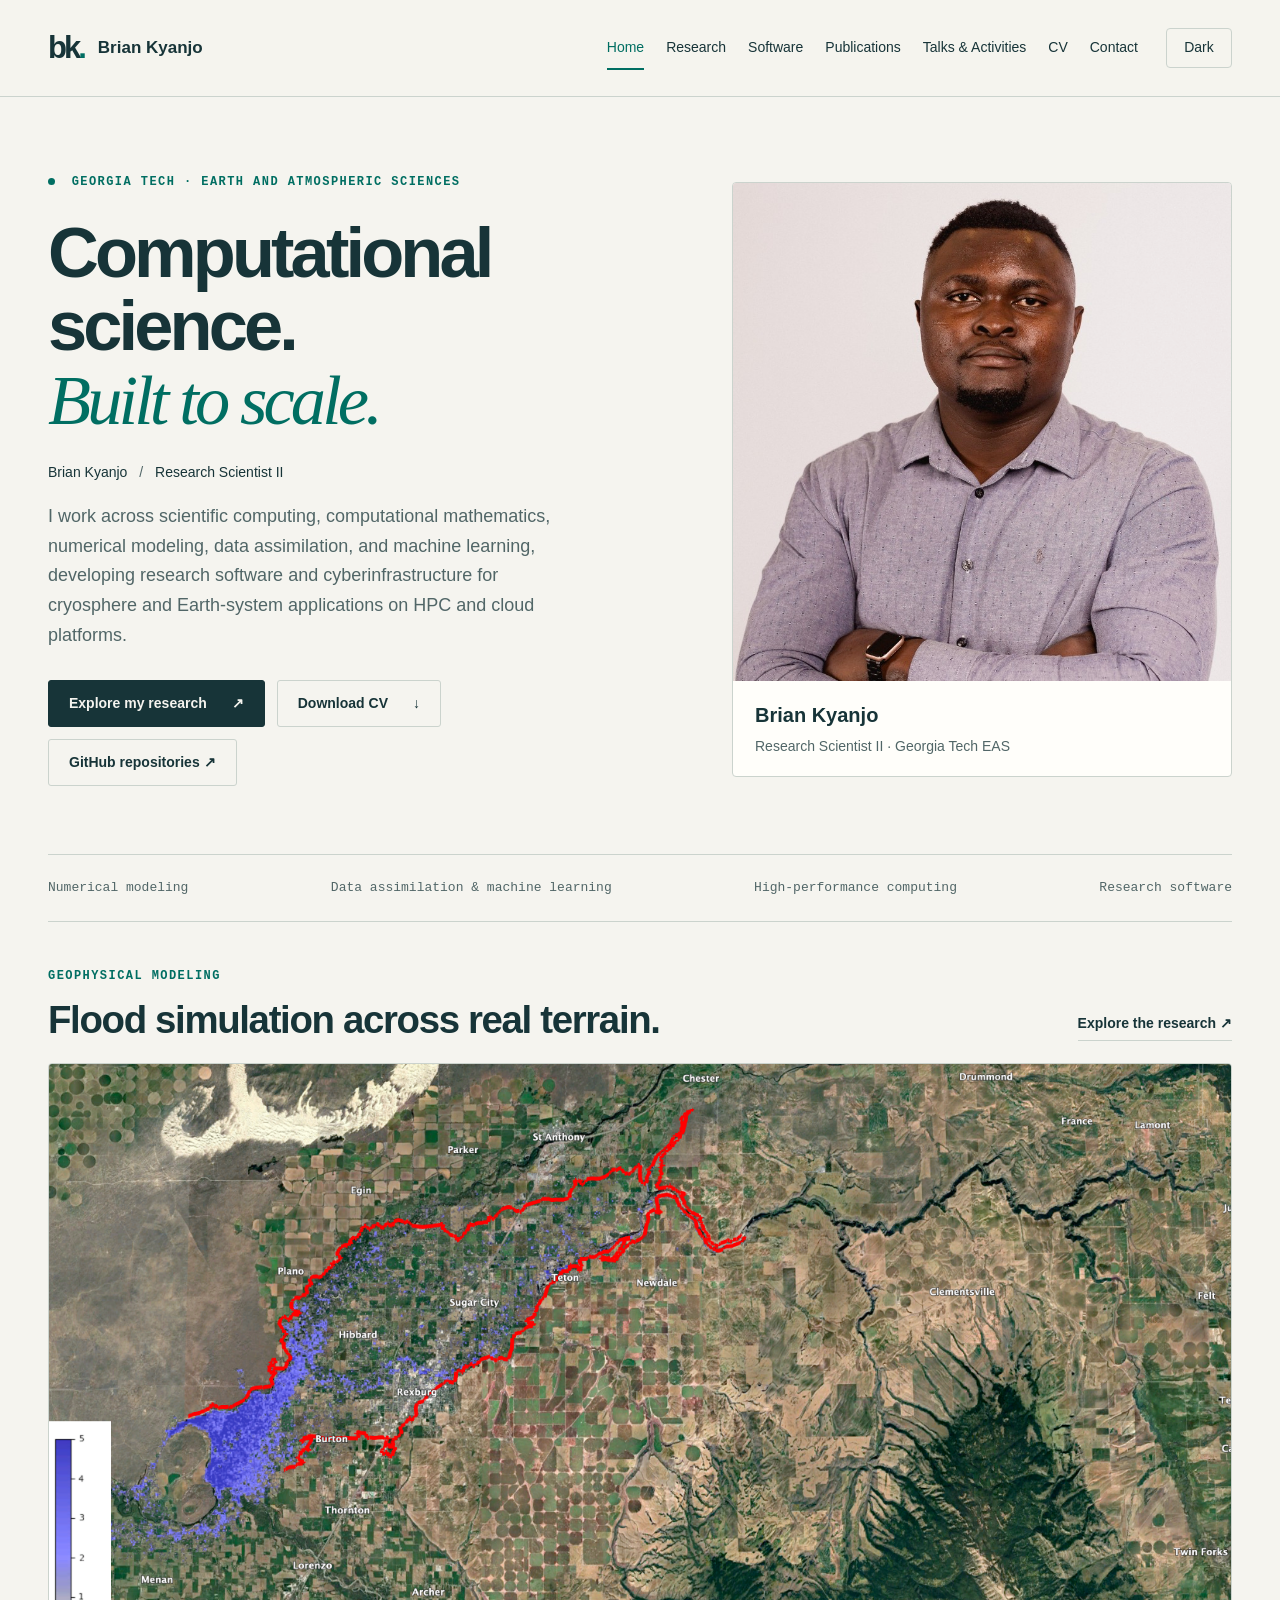
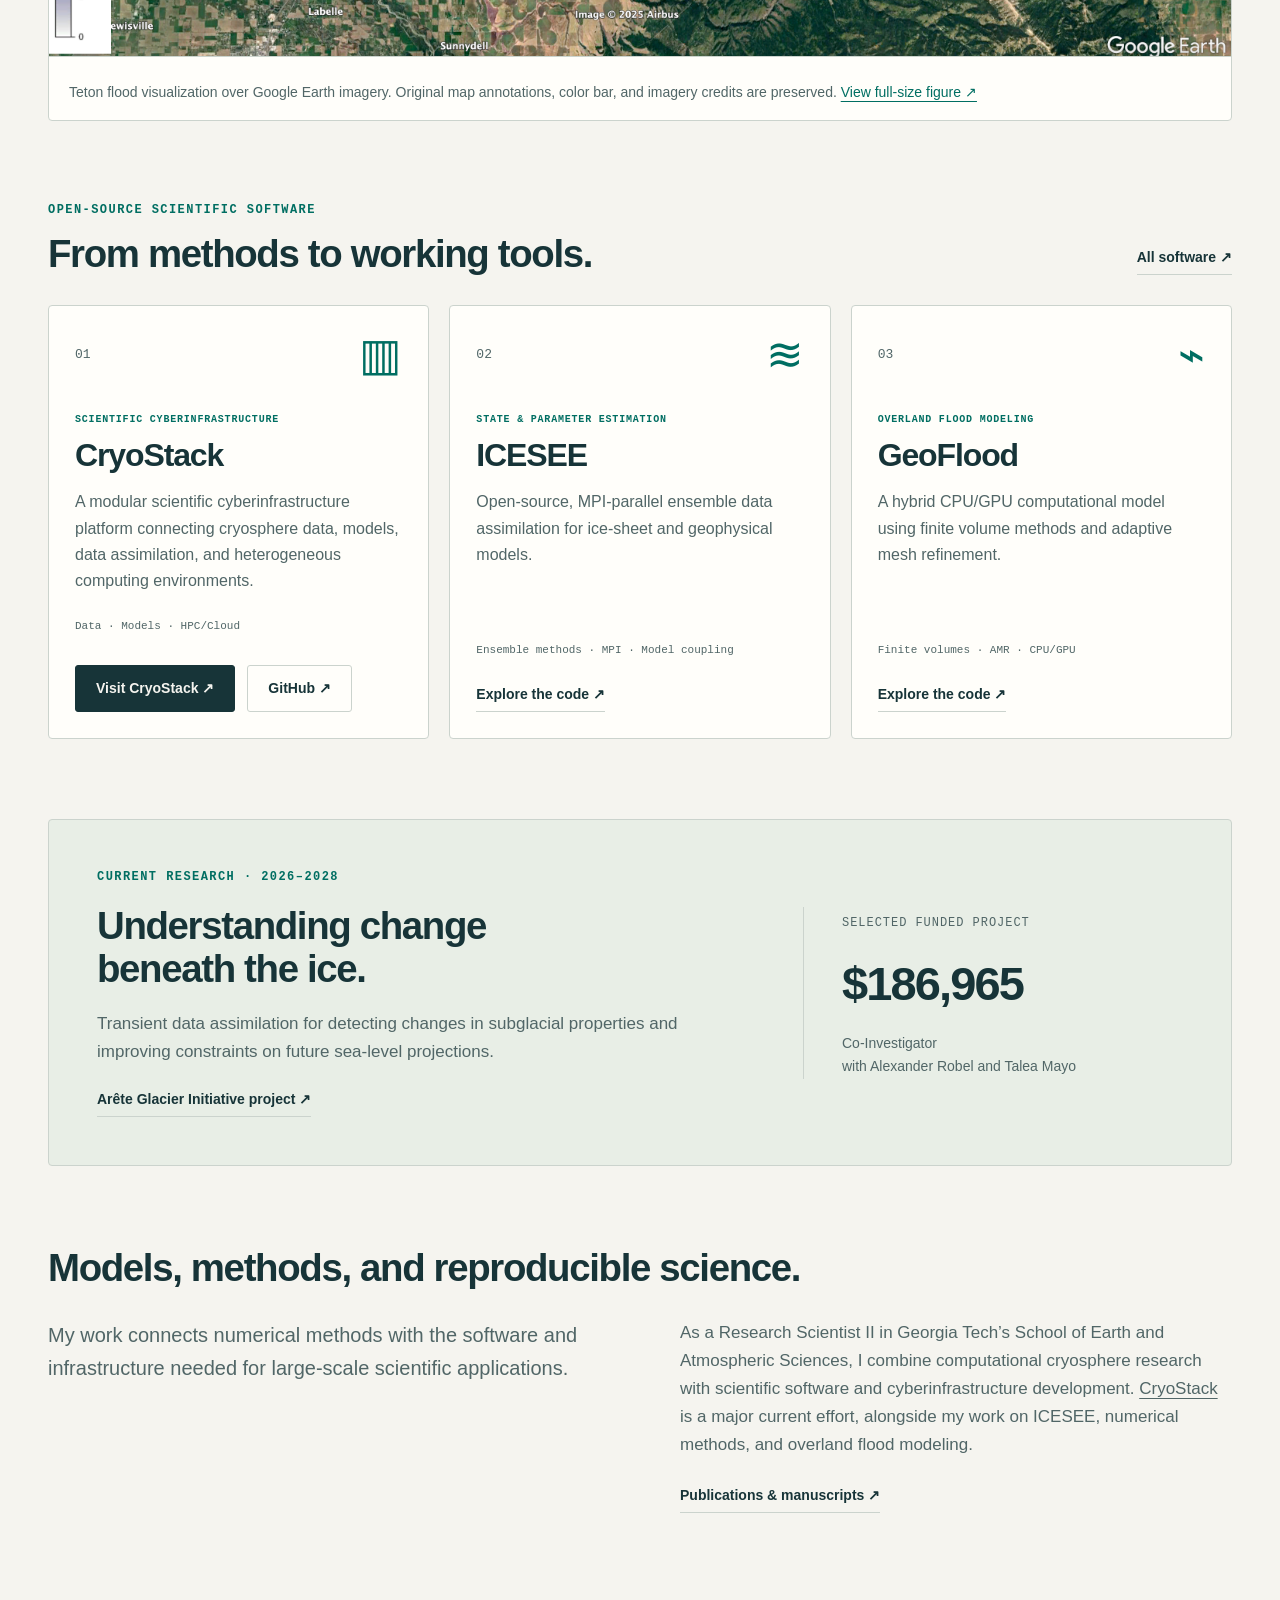
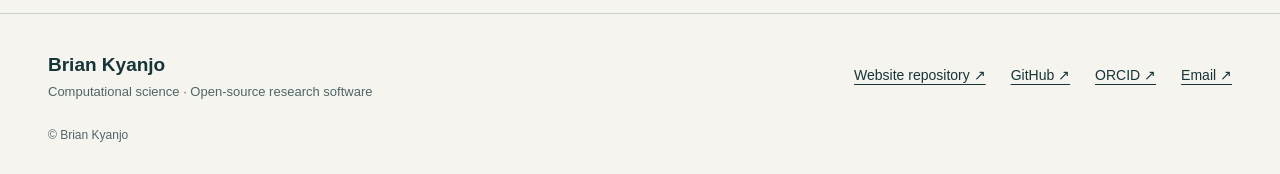
==== commit 3f47d64d: "Update research profile, CryoStack applications, and OSPO activities" ====
--- a/index.html
+++ b/index.html
@@ -1,11 +1,11 @@
 <!doctype html>
 <html lang="en"><head><meta charset="utf-8"><meta name="viewport" content="width=device-width,initial-scale=1">
-<title>Computational Scientist &amp; Scientific Software Developer | Brian Kyanjo</title><meta name="description" content="Brian Kyanjo — computational scientist and scientific software developer. Data assimilation, numerical modeling, and reproducible HPC workflows.">
+<title>Computational Scientist &amp; Scientific Software Developer | Brian Kyanjo</title><meta name="description" content="Brian Kyanjo, Research Scientist II at Georgia Tech EAS. Scientific computing, numerical modeling, data assimilation, machine learning, and research cyberinfrastructure.">
 <meta name="author" content="Brian Kyanjo"><meta name="color-scheme" content="light dark"><meta name="theme-color" content="#122d32">
-<link rel="canonical" href="https://kyanjo.github.io/"><meta property="og:type" content="website"><meta property="og:site_name" content="Brian Kyanjo"><meta property="og:title" content="Computational Scientist &amp; Scientific Software Developer | Brian Kyanjo"><meta property="og:description" content="Brian Kyanjo — computational scientist and scientific software developer. Data assimilation, numerical modeling, and reproducible HPC workflows."><meta property="og:url" content="https://kyanjo.github.io/"><meta name="twitter:card" content="summary"><meta name="twitter:title" content="Computational Scientist &amp; Scientific Software Developer | Brian Kyanjo"><meta name="twitter:description" content="Brian Kyanjo — computational scientist and scientific software developer. Data assimilation, numerical modeling, and reproducible HPC workflows.">
+<link rel="canonical" href="https://kyanjo.github.io/"><meta property="og:type" content="website"><meta property="og:site_name" content="Brian Kyanjo"><meta property="og:title" content="Computational Scientist &amp; Scientific Software Developer | Brian Kyanjo"><meta property="og:description" content="Brian Kyanjo, Research Scientist II at Georgia Tech EAS. Scientific computing, numerical modeling, data assimilation, machine learning, and research cyberinfrastructure."><meta property="og:url" content="https://kyanjo.github.io/"><meta name="twitter:card" content="summary"><meta name="twitter:title" content="Computational Scientist &amp; Scientific Software Developer | Brian Kyanjo"><meta name="twitter:description" content="Brian Kyanjo, Research Scientist II at Georgia Tech EAS. Scientific computing, numerical modeling, data assimilation, machine learning, and research cyberinfrastructure.">
 <link rel="icon" href="./assets/images/favicon.svg" type="image/svg+xml"><link rel="stylesheet" href="./assets/css/main.css"><script src="./assets/js/theme.js"></script><script src="./assets/js/main.js" defer></script>
-<script type="application/ld+json">{"@context": "https://schema.org", "@type": "Person", "name": "Brian Kyanjo", "url": "https://kyanjo.github.io/", "jobTitle": "Research Scientist II", "affiliation": {"@type": "Organization", "name": "Georgia Institute of Technology"}, "sameAs": ["https://github.com/KYANJO", "https://orcid.org/0000-0002-0995-1051", "https://linkedin.com/in/kyanjo-brian"]}</script>
+<script type="application/ld+json">{"@context": "https://schema.org", "@type": "Person", "name": "Brian Kyanjo", "url": "https://kyanjo.github.io/", "jobTitle": "Research Scientist II", "affiliation": {"@type": "Organization", "name": "School of Earth and Atmospheric Sciences", "parentOrganization": {"@type": "Organization", "name": "Georgia Institute of Technology"}}, "sameAs": ["https://github.com/KYANJO", "https://orcid.org/0000-0002-0995-1051", "https://linkedin.com/in/kyanjo-brian"]}</script>
 </head><body>
 <a class="skip-link" href="#main">Skip to content</a><header class="site-header"><div class="header-inner"><a class="brand" href="./" aria-label="Brian Kyanjo home"><span class="monogram" aria-hidden="true">bk<span>.</span></span><span>Brian Kyanjo</span></a><button class="menu-toggle" aria-controls="navigation" aria-expanded="false" hidden>Menu</button><nav id="navigation" aria-label="Main navigation"><a href="./" aria-current="page">Home</a><a href="./research/">Research</a><a href="./software/">Software</a><a href="./publications/">Publications</a><a href="./talks/">Talks & Activities</a><a href="./cv/">CV</a><a href="./contact/">Contact</a></nav><button class="theme-toggle" aria-label="Switch color theme" hidden>Theme</button></div></header>
-<main id="main"><section class="hero"><div class="hero-copy"><p class="eyebrow"><span class="status-dot"></span> Georgia Institute of Technology</p><h1>Computational<br>science.<br><em>Built to scale.</em></h1><p class="hero-name">Brian Kyanjo <span>/</span> Research Scientist II</p><p class="lead">I develop computational methods and open-source research software for geophysical modeling, data assimilation, and high-performance computing.</p><div class="actions"><a class="button primary" href="research/">Explore my research <span aria-hidden="true">↗</span></a><a class="button" href="cv/brian-kyanjo-cv.pdf">Download CV <span aria-hidden="true">↓</span></a><a class="button" href="https://github.com/KYANJO?tab=repositories">GitHub repositories ↗</a></div></div><figure class="portrait"><img src="assets/images/profile/brian-kyanjo.png" alt="Portrait of Brian Kyanjo" width="800" height="800" fetchpriority="high"><figcaption><strong>Brian Kyanjo</strong><span>Research Scientist II · Georgia Tech</span></figcaption></figure></section>
-<div class="discipline-strip"><span>Numerical modeling</span><span>Data assimilation</span><span>High-performance computing</span><span>Research software</span></div><section class="section flood-feature"><div class="section-heading"><div><p class="eyebrow">Geophysical modeling</p><h2>Flood simulation across real terrain.</h2></div><a class="text-link" href="research/">Explore the research ↗</a></div><figure class="research-figure flood-figure"><a href="assets/images/research/teton-flood-google-earth.png" aria-label="Open full-size figure: Teton flood simulation over Google Earth imagery near Rexburg, with a blue flood overlay and red boundary"><img src="assets/images/research/teton-flood-google-earth.png" alt="Teton flood simulation over Google Earth imagery near Rexburg, with a blue flood overlay and red boundary" width="3052" height="1528" loading="lazy" decoding="async"></a><figcaption>Teton flood visualization over Google Earth imagery. Original map annotations, color bar, and imagery credits are preserved. <a href="assets/images/research/teton-flood-google-earth.png">View full-size figure ↗</a></figcaption></figure></section><section class="section"><div class="section-heading"><div><p class="eyebrow">Open-source scientific software</p><h2>From methods to working tools.</h2></div><a class="text-link" href="software/">All software ↗</a></div><div class="project-grid"><article class="project-card"><div class="project-top"><span class="project-number">01</span><span class="project-symbol" aria-hidden="true">≋</span></div><p class="eyebrow">State & parameter estimation</p><h3><a href="software/#icesee">ICESEE</a></h3><p>Open-source, MPI-parallel ensemble data assimilation for ice-sheet and geophysical models.</p><p class="tags">Ensemble methods · MPI · Model coupling</p><a class="text-link" href="https://github.com/ICESEE-project/ICESEE">Explore the code <span aria-hidden="true">↗</span></a></article><article class="project-card"><div class="project-top"><span class="project-number">02</span><span class="project-symbol" aria-hidden="true">▥</span></div><p class="eyebrow">Reproducible scientific workflows</p><h3><a href="software/#cryostack">CryoStack</a></h3><p>Configure, execute, monitor, and manage scientific workflows across institutional HPC and AWS cloud environments.</p><p class="tags">HPC · Cloud · Scientific workflows</p><a class="text-link" href="https://github.com/ICESEE-project/CryoStack">Explore the code <span aria-hidden="true">↗</span></a></article><article class="project-card"><div class="project-top"><span class="project-number">03</span><span class="project-symbol" aria-hidden="true">⌁</span></div><p class="eyebrow">Overland flood modeling</p><h3><a href="software/#geoflood">GeoFlood</a></h3><p>A hybrid CPU/GPU computational model using finite volume methods and adaptive mesh refinement.</p><p class="tags">Finite volumes · AMR · CPU/GPU</p><a class="text-link" href="https://github.com/KYANJO/GeoFlood">Explore the code <span aria-hidden="true">↗</span></a></article></div></section><section class="research-feature"><div><p class="eyebrow">Current research · 2026–2028</p><h2>Understanding change<br>beneath the ice.</h2><p>Transient data assimilation for detecting changes in subglacial properties and improving constraints on future sea-level projections.</p><a class="text-link" href="research/#funded-project">Arête Glacier Initiative project ↗</a></div><div class="funding-detail"><span class="funding-label">Selected funded project</span><strong>$186,965</strong><p>Co-Investigator<br>with Alexander Robel and Talea Mayo</p></div></section><section class="section "><h2>Models, methods, and reproducible science.</h2><div class="two-column"><p class="lead">My work connects numerical methods with the software and infrastructure needed for large-scale scientific applications.</p><div><p>As a Research Scientist II at Georgia Tech, I develop ensemble data assimilation, model-coupling interfaces, and reproducible workflows across HPC and cloud environments. My research spans ice-sheet dynamics, overland flooding, and scalable scientific computing.</p><a class="text-link" href="publications/">Publications & manuscripts ↗</a></div></div></section></main><footer><div><a class="footer-name" href="./">Brian Kyanjo</a><p>Computational science · Open-source research software</p></div><div class="footer-links"><a href="https://github.com/KYANJO/kyanjo.github.io">Website repository ↗</a><a href="https://github.com/KYANJO">GitHub ↗</a><a href="https://orcid.org/0000-0002-0995-1051">ORCID ↗</a><a href="mailto:bkyanjo3@gatech.edu">Email ↗</a></div><p class="footer-note">© Brian Kyanjo</p></footer></body></html>+<main id="main"><section class="hero"><div class="hero-copy"><p class="eyebrow"><span class="status-dot"></span> Georgia Tech · Earth and Atmospheric Sciences</p><h1>Computational<br>science.<br><em>Built to scale.</em></h1><p class="hero-name">Brian Kyanjo <span>/</span> Research Scientist II</p><p class="lead">I work across scientific computing, computational mathematics, numerical modeling, data assimilation, and machine learning, developing research software and cyberinfrastructure for cryosphere and Earth-system applications on HPC and cloud platforms.</p><div class="actions"><a class="button primary" href="research/">Explore my research <span aria-hidden="true">↗</span></a><a class="button" href="cv/brian-kyanjo-cv.pdf">Download CV <span aria-hidden="true">↓</span></a><a class="button" href="https://github.com/KYANJO?tab=repositories">GitHub repositories ↗</a></div></div><figure class="portrait"><img src="assets/images/profile/brian-kyanjo.png" alt="Portrait of Brian Kyanjo" width="800" height="800" fetchpriority="high"><figcaption><strong>Brian Kyanjo</strong><span>Research Scientist II · Georgia Tech EAS</span></figcaption></figure></section>
+<div class="discipline-strip"><span>Numerical modeling</span><span>Data assimilation &amp; machine learning</span><span>High-performance computing</span><span>Research software</span></div><section class="section flood-feature"><div class="section-heading"><div><p class="eyebrow">Geophysical modeling</p><h2>Flood simulation across real terrain.</h2></div><a class="text-link" href="research/">Explore the research ↗</a></div><figure class="research-figure flood-figure"><a href="assets/images/research/teton-flood-google-earth.png" aria-label="Open full-size figure: Teton flood simulation over Google Earth imagery near Rexburg, with a blue flood overlay and red boundary"><img src="assets/images/research/teton-flood-google-earth.png" alt="Teton flood simulation over Google Earth imagery near Rexburg, with a blue flood overlay and red boundary" width="3052" height="1528" loading="lazy" decoding="async"></a><figcaption>Teton flood visualization over Google Earth imagery. Original map annotations, color bar, and imagery credits are preserved. <a href="assets/images/research/teton-flood-google-earth.png">View full-size figure ↗</a></figcaption></figure></section><section class="section"><div class="section-heading"><div><p class="eyebrow">Open-source scientific software</p><h2>From methods to working tools.</h2></div><a class="text-link" href="software/">All software ↗</a></div><div class="project-grid"><article class="project-card"><div class="project-top"><span class="project-number">01</span><span class="project-symbol" aria-hidden="true">▥</span></div><p class="eyebrow">Scientific cyberinfrastructure</p><h3><a href="software/#cryostack">CryoStack</a></h3><p>A modular scientific cyberinfrastructure platform connecting cryosphere data, models, data assimilation, and heterogeneous computing environments.</p><p class="tags">Data · Models · HPC/Cloud</p><div class="actions"><a class="button primary" href="https://cryostack.eas.gatech.edu/index.html">Visit CryoStack ↗</a><a class="button" href="https://github.com/ICESEE-project/CryoStack">GitHub ↗</a></div></article><article class="project-card"><div class="project-top"><span class="project-number">02</span><span class="project-symbol" aria-hidden="true">≋</span></div><p class="eyebrow">State & parameter estimation</p><h3><a href="software/#icesee">ICESEE</a></h3><p>Open-source, MPI-parallel ensemble data assimilation for ice-sheet and geophysical models.</p><p class="tags">Ensemble methods · MPI · Model coupling</p><a class="text-link" href="https://github.com/ICESEE-project/ICESEE">Explore the code <span aria-hidden="true">↗</span></a></article><article class="project-card"><div class="project-top"><span class="project-number">03</span><span class="project-symbol" aria-hidden="true">⌁</span></div><p class="eyebrow">Overland flood modeling</p><h3><a href="software/#geoflood">GeoFlood</a></h3><p>A hybrid CPU/GPU computational model using finite volume methods and adaptive mesh refinement.</p><p class="tags">Finite volumes · AMR · CPU/GPU</p><a class="text-link" href="https://github.com/KYANJO/GeoFlood">Explore the code <span aria-hidden="true">↗</span></a></article></div></section><section class="research-feature"><div><p class="eyebrow">Current research · 2026–2028</p><h2>Understanding change<br>beneath the ice.</h2><p>Transient data assimilation for detecting changes in subglacial properties and improving constraints on future sea-level projections.</p><a class="text-link" href="research/#funded-project">Arête Glacier Initiative project ↗</a></div><div class="funding-detail"><span class="funding-label">Selected funded project</span><strong>$186,965</strong><p>Co-Investigator<br>with Alexander Robel and Talea Mayo</p></div></section><section class="section "><h2>Models, methods, and reproducible science.</h2><div class="two-column"><p class="lead">My work connects numerical methods with the software and infrastructure needed for large-scale scientific applications.</p><div><p>As a Research Scientist II in Georgia Tech’s School of Earth and Atmospheric Sciences, I combine computational cryosphere research with scientific software and cyberinfrastructure development. <a href="https://cryostack.eas.gatech.edu/index.html">CryoStack</a> is a major current effort, alongside my work on ICESEE, numerical methods, and overland flood modeling.</p><a class="text-link" href="publications/">Publications & manuscripts ↗</a></div></div></section></main><footer><div><a class="footer-name" href="./">Brian Kyanjo</a><p>Computational science · Open-source research software</p></div><div class="footer-links"><a href="https://github.com/KYANJO/kyanjo.github.io">Website repository ↗</a><a href="https://github.com/KYANJO">GitHub ↗</a><a href="https://orcid.org/0000-0002-0995-1051">ORCID ↗</a><a href="mailto:bkyanjo3@gatech.edu">Email ↗</a></div><p class="footer-note">© Brian Kyanjo</p></footer></body></html>
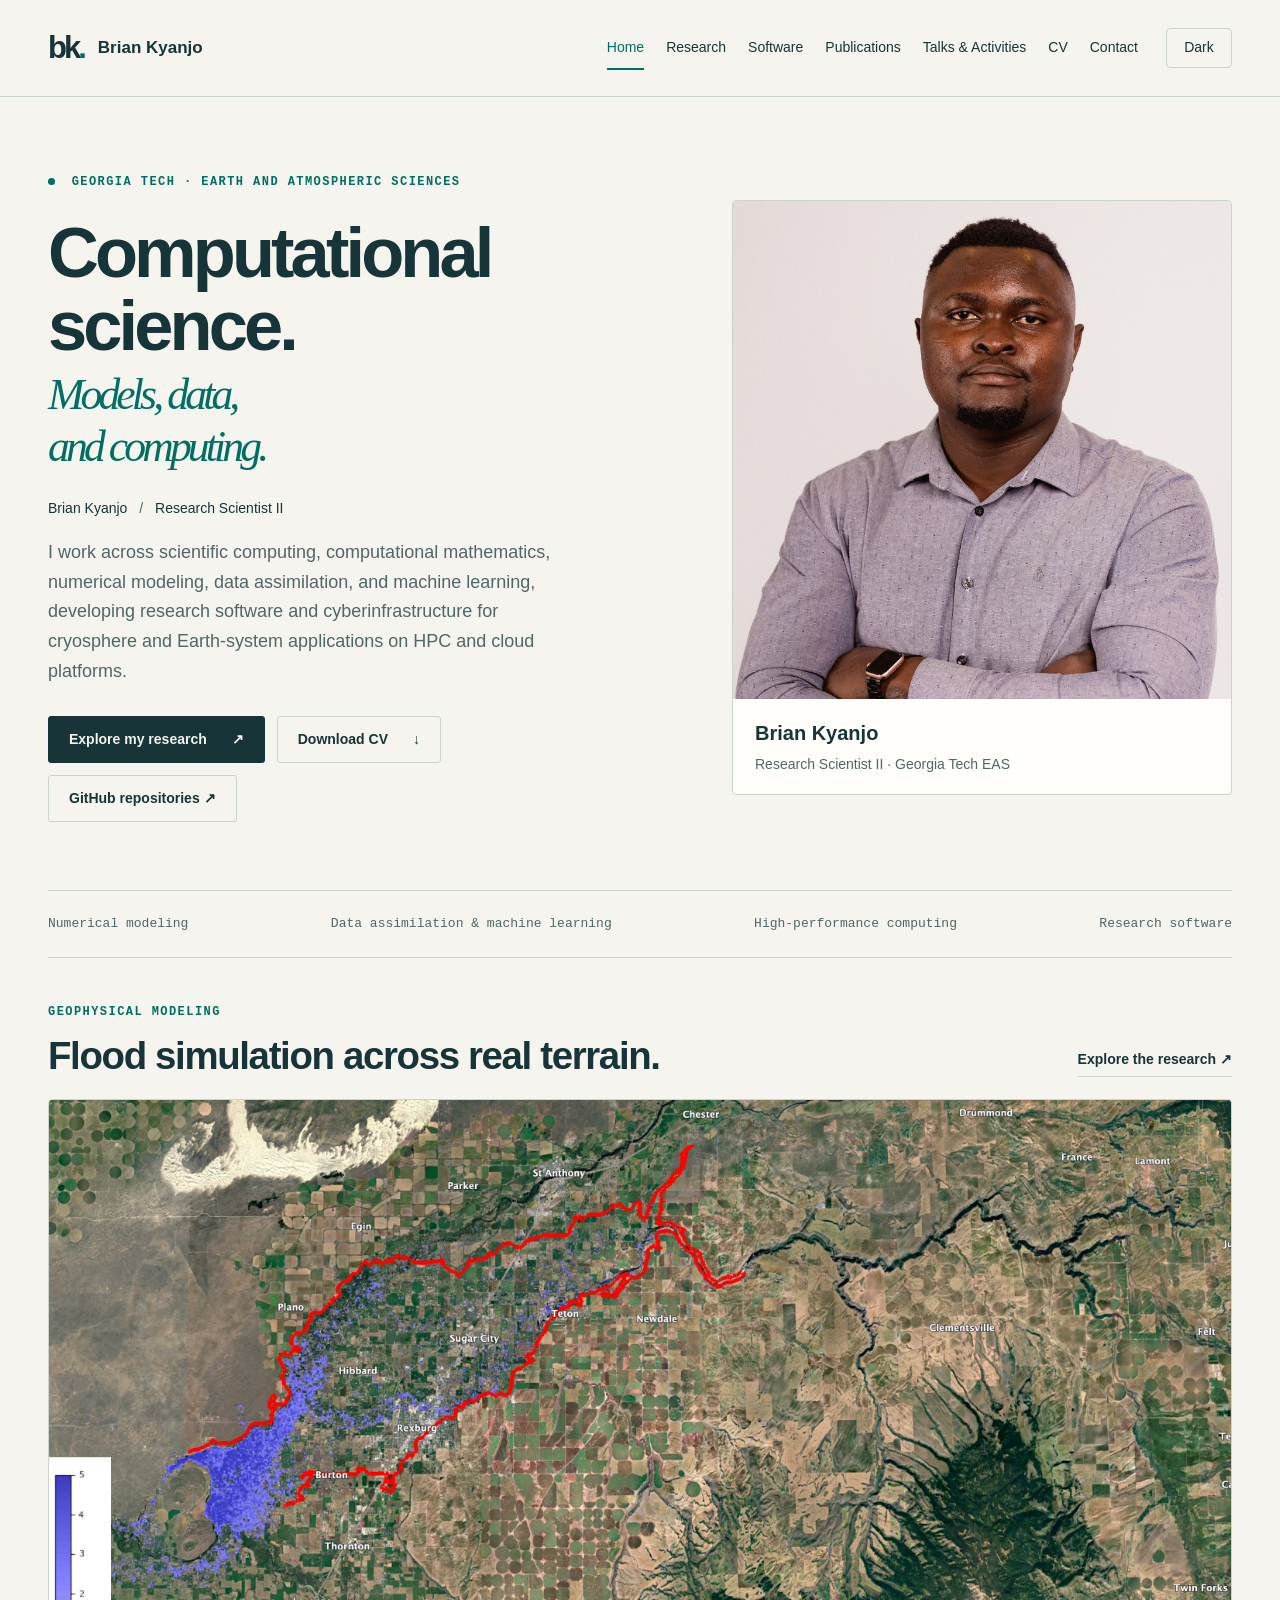
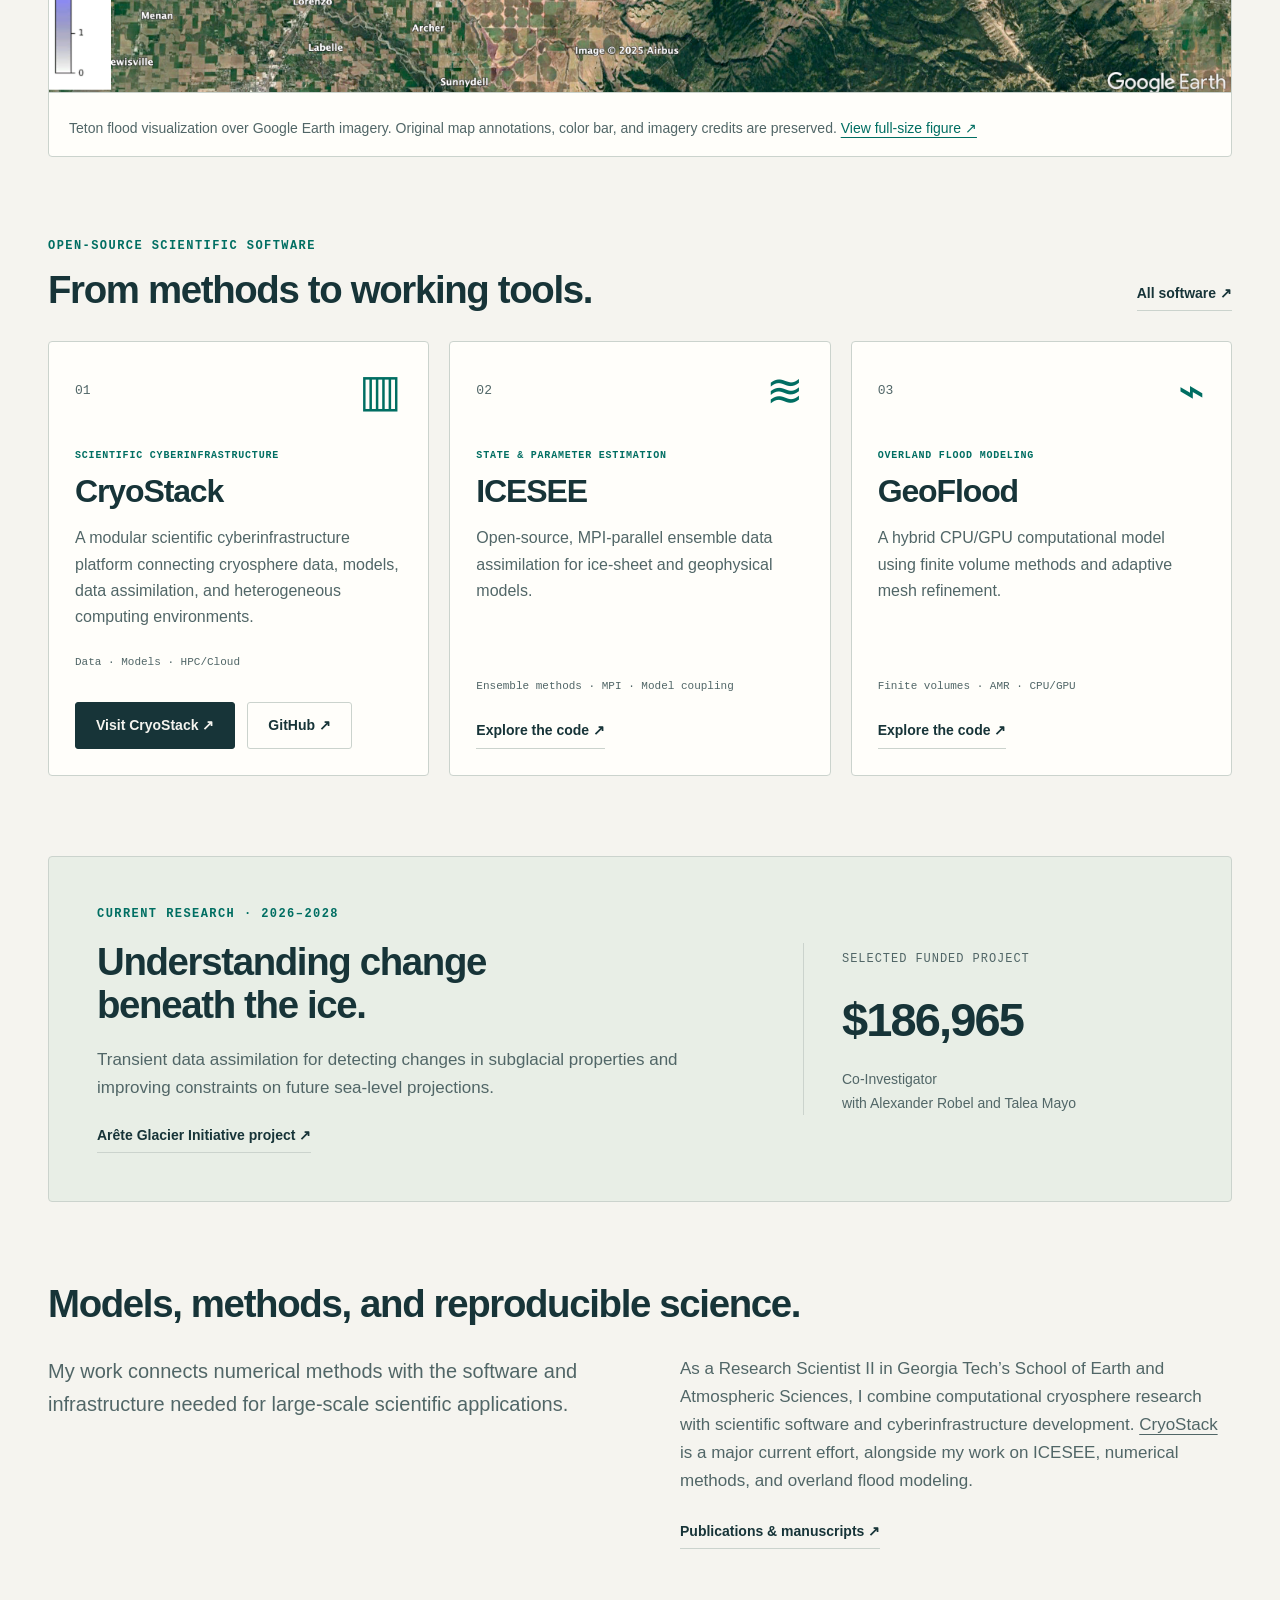
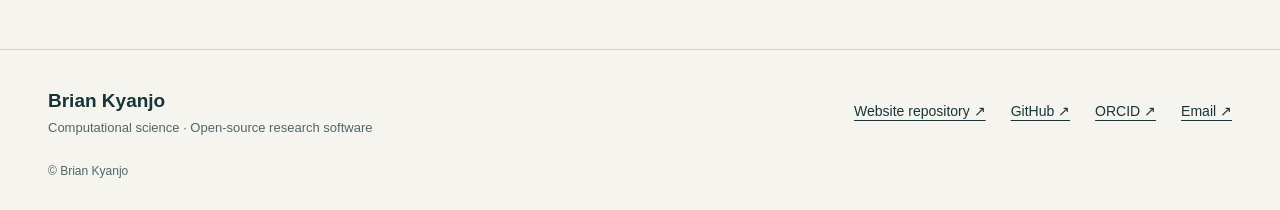
==== commit a89279be: "updated website" ====
--- a/index.html
+++ b/index.html
@@ -4,8 +4,8 @@
 <meta name="author" content="Brian Kyanjo"><meta name="color-scheme" content="light dark"><meta name="theme-color" content="#122d32">
 <link rel="canonical" href="https://kyanjo.github.io/"><meta property="og:type" content="website"><meta property="og:site_name" content="Brian Kyanjo"><meta property="og:title" content="Computational Scientist &amp; Scientific Software Developer | Brian Kyanjo"><meta property="og:description" content="Brian Kyanjo, Research Scientist II at Georgia Tech EAS. Scientific computing, numerical modeling, data assimilation, machine learning, and research cyberinfrastructure."><meta property="og:url" content="https://kyanjo.github.io/"><meta name="twitter:card" content="summary"><meta name="twitter:title" content="Computational Scientist &amp; Scientific Software Developer | Brian Kyanjo"><meta name="twitter:description" content="Brian Kyanjo, Research Scientist II at Georgia Tech EAS. Scientific computing, numerical modeling, data assimilation, machine learning, and research cyberinfrastructure.">
 <link rel="icon" href="./assets/images/favicon.svg" type="image/svg+xml"><link rel="stylesheet" href="./assets/css/main.css"><script src="./assets/js/theme.js"></script><script src="./assets/js/main.js" defer></script>
-<script type="application/ld+json">{"@context": "https://schema.org", "@type": "Person", "name": "Brian Kyanjo", "url": "https://kyanjo.github.io/", "jobTitle": "Research Scientist II", "affiliation": {"@type": "Organization", "name": "School of Earth and Atmospheric Sciences", "parentOrganization": {"@type": "Organization", "name": "Georgia Institute of Technology"}}, "sameAs": ["https://github.com/KYANJO", "https://orcid.org/0000-0002-0995-1051", "https://linkedin.com/in/kyanjo-brian"]}</script>
+<script type="application/ld+json"><!--gen:json-ld-->{"@context": "https://schema.org", "@type": "Person", "name": "Brian Kyanjo", "url": "https://kyanjo.github.io/", "jobTitle": "Research Scientist II", "affiliation": {"@type": "Organization", "name": "School of Earth and Atmospheric Sciences", "parentOrganization": {"@type": "Organization", "name": "Georgia Institute of Technology"}}, "sameAs": ["https://github.com/KYANJO", "https://orcid.org/0000-0002-0995-1051", "https://linkedin.com/in/kyanjo-brian"]}<!--/gen:json-ld--></script>
 </head><body>
 <a class="skip-link" href="#main">Skip to content</a><header class="site-header"><div class="header-inner"><a class="brand" href="./" aria-label="Brian Kyanjo home"><span class="monogram" aria-hidden="true">bk<span>.</span></span><span>Brian Kyanjo</span></a><button class="menu-toggle" aria-controls="navigation" aria-expanded="false" hidden>Menu</button><nav id="navigation" aria-label="Main navigation"><a href="./" aria-current="page">Home</a><a href="./research/">Research</a><a href="./software/">Software</a><a href="./publications/">Publications</a><a href="./talks/">Talks & Activities</a><a href="./cv/">CV</a><a href="./contact/">Contact</a></nav><button class="theme-toggle" aria-label="Switch color theme" hidden>Theme</button></div></header>
-<main id="main"><section class="hero"><div class="hero-copy"><p class="eyebrow"><span class="status-dot"></span> Georgia Tech · Earth and Atmospheric Sciences</p><h1>Computational<br>science.<br><em>Built to scale.</em></h1><p class="hero-name">Brian Kyanjo <span>/</span> Research Scientist II</p><p class="lead">I work across scientific computing, computational mathematics, numerical modeling, data assimilation, and machine learning, developing research software and cyberinfrastructure for cryosphere and Earth-system applications on HPC and cloud platforms.</p><div class="actions"><a class="button primary" href="research/">Explore my research <span aria-hidden="true">↗</span></a><a class="button" href="cv/brian-kyanjo-cv.pdf">Download CV <span aria-hidden="true">↓</span></a><a class="button" href="https://github.com/KYANJO?tab=repositories">GitHub repositories ↗</a></div></div><figure class="portrait"><img src="assets/images/profile/brian-kyanjo.png" alt="Portrait of Brian Kyanjo" width="800" height="800" fetchpriority="high"><figcaption><strong>Brian Kyanjo</strong><span>Research Scientist II · Georgia Tech EAS</span></figcaption></figure></section>
-<div class="discipline-strip"><span>Numerical modeling</span><span>Data assimilation &amp; machine learning</span><span>High-performance computing</span><span>Research software</span></div><section class="section flood-feature"><div class="section-heading"><div><p class="eyebrow">Geophysical modeling</p><h2>Flood simulation across real terrain.</h2></div><a class="text-link" href="research/">Explore the research ↗</a></div><figure class="research-figure flood-figure"><a href="assets/images/research/teton-flood-google-earth.png" aria-label="Open full-size figure: Teton flood simulation over Google Earth imagery near Rexburg, with a blue flood overlay and red boundary"><img src="assets/images/research/teton-flood-google-earth.png" alt="Teton flood simulation over Google Earth imagery near Rexburg, with a blue flood overlay and red boundary" width="3052" height="1528" loading="lazy" decoding="async"></a><figcaption>Teton flood visualization over Google Earth imagery. Original map annotations, color bar, and imagery credits are preserved. <a href="assets/images/research/teton-flood-google-earth.png">View full-size figure ↗</a></figcaption></figure></section><section class="section"><div class="section-heading"><div><p class="eyebrow">Open-source scientific software</p><h2>From methods to working tools.</h2></div><a class="text-link" href="software/">All software ↗</a></div><div class="project-grid"><article class="project-card"><div class="project-top"><span class="project-number">01</span><span class="project-symbol" aria-hidden="true">▥</span></div><p class="eyebrow">Scientific cyberinfrastructure</p><h3><a href="software/#cryostack">CryoStack</a></h3><p>A modular scientific cyberinfrastructure platform connecting cryosphere data, models, data assimilation, and heterogeneous computing environments.</p><p class="tags">Data · Models · HPC/Cloud</p><div class="actions"><a class="button primary" href="https://cryostack.eas.gatech.edu/index.html">Visit CryoStack ↗</a><a class="button" href="https://github.com/ICESEE-project/CryoStack">GitHub ↗</a></div></article><article class="project-card"><div class="project-top"><span class="project-number">02</span><span class="project-symbol" aria-hidden="true">≋</span></div><p class="eyebrow">State & parameter estimation</p><h3><a href="software/#icesee">ICESEE</a></h3><p>Open-source, MPI-parallel ensemble data assimilation for ice-sheet and geophysical models.</p><p class="tags">Ensemble methods · MPI · Model coupling</p><a class="text-link" href="https://github.com/ICESEE-project/ICESEE">Explore the code <span aria-hidden="true">↗</span></a></article><article class="project-card"><div class="project-top"><span class="project-number">03</span><span class="project-symbol" aria-hidden="true">⌁</span></div><p class="eyebrow">Overland flood modeling</p><h3><a href="software/#geoflood">GeoFlood</a></h3><p>A hybrid CPU/GPU computational model using finite volume methods and adaptive mesh refinement.</p><p class="tags">Finite volumes · AMR · CPU/GPU</p><a class="text-link" href="https://github.com/KYANJO/GeoFlood">Explore the code <span aria-hidden="true">↗</span></a></article></div></section><section class="research-feature"><div><p class="eyebrow">Current research · 2026–2028</p><h2>Understanding change<br>beneath the ice.</h2><p>Transient data assimilation for detecting changes in subglacial properties and improving constraints on future sea-level projections.</p><a class="text-link" href="research/#funded-project">Arête Glacier Initiative project ↗</a></div><div class="funding-detail"><span class="funding-label">Selected funded project</span><strong>$186,965</strong><p>Co-Investigator<br>with Alexander Robel and Talea Mayo</p></div></section><section class="section "><h2>Models, methods, and reproducible science.</h2><div class="two-column"><p class="lead">My work connects numerical methods with the software and infrastructure needed for large-scale scientific applications.</p><div><p>As a Research Scientist II in Georgia Tech’s School of Earth and Atmospheric Sciences, I combine computational cryosphere research with scientific software and cyberinfrastructure development. <a href="https://cryostack.eas.gatech.edu/index.html">CryoStack</a> is a major current effort, alongside my work on ICESEE, numerical methods, and overland flood modeling.</p><a class="text-link" href="publications/">Publications & manuscripts ↗</a></div></div></section></main><footer><div><a class="footer-name" href="./">Brian Kyanjo</a><p>Computational science · Open-source research software</p></div><div class="footer-links"><a href="https://github.com/KYANJO/kyanjo.github.io">Website repository ↗</a><a href="https://github.com/KYANJO">GitHub ↗</a><a href="https://orcid.org/0000-0002-0995-1051">ORCID ↗</a><a href="mailto:bkyanjo3@gatech.edu">Email ↗</a></div><p class="footer-note">© Brian Kyanjo</p></footer></body></html>+<main id="main"><section class="hero"><div class="hero-copy"><p class="eyebrow"><span class="status-dot"></span> Georgia Tech · Earth and Atmospheric Sciences</p><h1>Computational<br>science.<br><em>Models, data,<br>and computing.</em></h1><p class="hero-name">Brian Kyanjo <span>/</span> Research Scientist II</p><p class="lead">I work across scientific computing, computational mathematics, numerical modeling, data assimilation, and machine learning, developing research software and cyberinfrastructure for cryosphere and Earth-system applications on HPC and cloud platforms.</p><div class="actions"><a class="button primary" href="research/">Explore my research <span aria-hidden="true">↗</span></a><a class="button" href="cv/brian-kyanjo-cv.pdf">Download CV <span aria-hidden="true">↓</span></a><a class="button" href="https://github.com/KYANJO?tab=repositories">GitHub repositories ↗</a></div></div><figure class="portrait"><img src="assets/images/profile/brian-kyanjo.png" alt="Portrait of Brian Kyanjo" width="800" height="800" fetchpriority="high"><figcaption><strong>Brian Kyanjo</strong><span>Research Scientist II · Georgia Tech EAS</span></figcaption></figure></section>
+<div class="discipline-strip"><span>Numerical modeling</span><span>Data assimilation &amp; machine learning</span><span>High-performance computing</span><span>Research software</span></div><section class="section flood-feature"><div class="section-heading"><div><p class="eyebrow">Geophysical modeling</p><h2>Flood simulation across real terrain.</h2></div><a class="text-link" href="research/">Explore the research ↗</a></div><figure class="research-figure flood-figure"><a href="assets/images/research/teton-flood-google-earth.png" aria-label="Open full-size figure: Teton flood simulation over Google Earth imagery near Rexburg, with a blue flood overlay and red boundary"><img src="assets/images/research/teton-flood-google-earth.png" alt="Teton flood simulation over Google Earth imagery near Rexburg, with a blue flood overlay and red boundary" width="3052" height="1528" loading="lazy" decoding="async"></a><figcaption>Teton flood visualization over Google Earth imagery. Original map annotations, color bar, and imagery credits are preserved. <a href="assets/images/research/teton-flood-google-earth.png">View full-size figure ↗</a></figcaption></figure></section><section class="section"><div class="section-heading"><div><p class="eyebrow">Open-source scientific software</p><h2>From methods to working tools.</h2></div><a class="text-link" href="software/">All software ↗</a></div><div class="project-grid"><!--gen:home-project-grid--><article class="project-card"><div class="project-top"><span class="project-number">01</span><span class="project-symbol" aria-hidden="true">▥</span></div><p class="eyebrow">Scientific cyberinfrastructure</p><h3><a href="software/#cryostack">CryoStack</a></h3><p>A modular scientific cyberinfrastructure platform connecting cryosphere data, models, data assimilation, and heterogeneous computing environments.</p><p class="tags">Data · Models · HPC/Cloud</p><div class="actions"><a class="button primary" href="https://cryostack.eas.gatech.edu/index.html">Visit CryoStack ↗</a><a class="button" href="https://github.com/ICESEE-project/CryoStack">GitHub ↗</a></div></article><article class="project-card"><div class="project-top"><span class="project-number">02</span><span class="project-symbol" aria-hidden="true">≋</span></div><p class="eyebrow">State & parameter estimation</p><h3><a href="software/#icesee">ICESEE</a></h3><p>Open-source, MPI-parallel ensemble data assimilation for ice-sheet and geophysical models.</p><p class="tags">Ensemble methods · MPI · Model coupling</p><a class="text-link" href="https://github.com/ICESEE-project/ICESEE">Explore the code <span aria-hidden="true">↗</span></a></article><article class="project-card"><div class="project-top"><span class="project-number">03</span><span class="project-symbol" aria-hidden="true">⌁</span></div><p class="eyebrow">Overland flood modeling</p><h3><a href="software/#geoflood">GeoFlood</a></h3><p>A hybrid CPU/GPU computational model using finite volume methods and adaptive mesh refinement.</p><p class="tags">Finite volumes · AMR · CPU/GPU</p><a class="text-link" href="https://github.com/KYANJO/GeoFlood">Explore the code <span aria-hidden="true">↗</span></a></article><!--/gen:home-project-grid--></div></section><section class="research-feature"><div><p class="eyebrow">Current research · 2026–2028</p><h2>Understanding change<br>beneath the ice.</h2><p>Transient data assimilation for detecting changes in subglacial properties and improving constraints on future sea-level projections.</p><a class="text-link" href="research/#funded-project">Arête Glacier Initiative project ↗</a></div><div class="funding-detail"><span class="funding-label">Selected funded project</span><strong>$186,965</strong><p>Co-Investigator<br>with Alexander Robel and Talea Mayo</p></div></section><section class="section "><h2>Models, methods, and reproducible science.</h2><div class="two-column"><p class="lead">My work connects numerical methods with the software and infrastructure needed for large-scale scientific applications.</p><div><p>As a Research Scientist II in Georgia Tech’s School of Earth and Atmospheric Sciences, I combine computational cryosphere research with scientific software and cyberinfrastructure development. <a href="https://cryostack.eas.gatech.edu/index.html">CryoStack</a> is a major current effort, alongside my work on ICESEE, numerical methods, and overland flood modeling.</p><a class="text-link" href="publications/">Publications & manuscripts ↗</a></div></div></section></main><footer><div><a class="footer-name" href="./">Brian Kyanjo</a><p>Computational science · Open-source research software</p></div><div class="footer-links"><!--gen:footer-links--><a href="https://github.com/KYANJO/kyanjo.github.io">Website repository ↗</a><a href="https://github.com/KYANJO">GitHub ↗</a><a href="https://orcid.org/0000-0002-0995-1051">ORCID ↗</a><a href="mailto:bkyanjo3@gatech.edu">Email ↗</a><!--/gen:footer-links--></div><p class="footer-note">© Brian Kyanjo</p></footer></body></html>
--- a/assets/css/main.css
+++ b/assets/css/main.css
@@ -1,7 +1,7 @@
 :root{color-scheme:light;--bg:#f5f4ef;--surface:#fffefa;--ink:#173438;--muted:#516667;--line:#cbd3cd;--accent:#006e62;--tint:#e8eeE6;--header:rgba(245,244,239,.96)}
 :root[data-theme=dark]{color-scheme:dark;--bg:#101e22;--surface:#172b30;--ink:#edf1e9;--muted:#b0c2bf;--line:#3c5559;--accent:#9bd6b2;--tint:#203b3b;--header:rgba(16,30,34,.96)}
 @media(prefers-color-scheme:dark){:root:not([data-theme=light]){color-scheme:dark;--bg:#101e22;--surface:#172b30;--ink:#edf1e9;--muted:#b0c2bf;--line:#3c5559;--accent:#9bd6b2;--tint:#203b3b;--header:rgba(16,30,34,.96)}}
-*{box-sizing:border-box}html{scroll-behavior:smooth;scroll-padding-top:30px}body{margin:0;background:var(--bg);color:var(--ink);font:17px/1.65 -apple-system,BlinkMacSystemFont,"Segoe UI",sans-serif}a{color:inherit;text-underline-offset:4px}a:hover{color:var(--accent)}button{font:inherit;color:inherit;cursor:pointer}button,a{-webkit-tap-highlight-color:transparent}button:focus-visible,a:focus-visible{outline:3px solid var(--accent);outline-offset:5px}button[hidden]{display:none!important}h1,h2,h3,p,figure{margin:0}p+p{margin-top:1em}h1,h2,h3{line-height:1.12;font-weight:600;letter-spacing:-.035em}h1{font-size:clamp(40px,5.5vw,76px)}h2{font-size:clamp(28px,3vw,40px)}h3{font-size:25px}p{color:var(--muted)}img{max-width:100%;display:block}.site-header{border-bottom:1px solid var(--line);background:var(--header)}.header-inner{max-width:1376px;margin:auto;min-height:96px;padding:20px 48px;display:flex;align-items:center;gap:28px}.brand{display:flex;align-items:center;gap:14px;white-space:nowrap;font-size:17px;font-weight:600;text-decoration:none}.monogram{font-size:31px;letter-spacing:-3px}.monogram span{color:var(--accent)}nav{display:flex;align-items:center;gap:22px;margin-left:auto}nav a{font-size:14px;white-space:nowrap;text-decoration:none;padding:8px 0}nav a[aria-current=page]{color:var(--accent);box-shadow:0 2px var(--accent)}.theme-toggle,.menu-toggle{background:none;border:1px solid var(--line);border-radius:4px;padding:7px 10px;font-size:14px}.theme-toggle{min-width:66px}.skip-link{position:absolute;left:15px;top:-100px;background:var(--surface);padding:10px;z-index:5}.skip-link:focus{top:10px}main{max-width:1280px;padding:0 48px 100px;margin:auto}.hero{display:grid;grid-template-columns:1.08fr 1fr;gap:44px;align-items:center;padding:76px 0 68px}.eyebrow{font-family:ui-monospace,SFMono-Regular,Consolas,monospace;font-size:12px;font-weight:600;text-transform:uppercase;letter-spacing:.12em;color:var(--accent);line-height:1.6}.hero h1{margin:24px 0;letter-spacing:-.055em;line-height:1.04}.hero h1 em{font-family:Georgia,serif;font-weight:400;color:var(--accent)}.hero-name{font-size:14px;color:var(--ink);margin-bottom:18px}.hero-name span{color:var(--muted);margin:0 8px}.lead{font-size:20px;line-height:1.65;max-width:740px}.hero .lead{font-size:18px;max-width:520px}.status-dot{display:inline-block;width:7px;height:7px;border-radius:50%;background:var(--accent);margin-right:8px}.actions{display:flex;align-items:center;flex-wrap:wrap;gap:12px;margin-top:30px}.button{display:inline-flex;align-items:center;justify-content:center;gap:25px;background:transparent;border:1px solid var(--line);border-radius:3px;padding:12px 20px;font-size:14px;font-weight:600;text-decoration:none;line-height:1.5}.primary{background:var(--ink);color:var(--bg);border-color:var(--ink)}.primary:hover{background:var(--accent);border-color:var(--accent);color:var(--bg)}.terrain{background:#122d32;border-radius:4px;overflow:hidden;align-self:stretch;display:flex;flex-direction:column;justify-content:center;min-height:510px}.terrain img{width:100%;flex:1;object-fit:cover}.terrain figcaption{display:flex;justify-content:space-between;gap:20px;color:#b9d0c5;border-top:1px solid #3b5755;padding:18px;font:10px/1.5 ui-monospace,monospace;letter-spacing:.06em}.discipline-strip{display:flex;flex-wrap:wrap;justify-content:space-between;gap:18px;padding:23px 0;border-top:1px solid var(--line);border-bottom:1px solid var(--line);font:13px/1.5 ui-monospace,monospace;color:var(--muted)}.section{margin-top:80px}.section>h2{margin-bottom:30px}.section-heading{display:flex;justify-content:space-between;align-items:end;gap:24px;margin-bottom:30px}.section-heading h2{margin-top:12px}.text-link{font-size:14px;font-weight:600;text-decoration:none;border-bottom:1px solid var(--line);padding-bottom:5px;display:inline-block}.project-grid{display:grid;grid-template-columns:repeat(3,1fr);gap:20px}.project-card{padding:26px;background:var(--surface);border:1px solid var(--line);border-radius:4px;display:flex;flex-direction:column}.project-top{display:flex;justify-content:space-between;align-items:center;margin-bottom:35px}.project-number{font:13px/1.5 ui-monospace,monospace;color:var(--muted)}.project-symbol{font-size:45px;line-height:1;color:var(--accent)}.project-card .eyebrow{font-size:10px;letter-spacing:.08em}.project-card h3{font-size:32px;margin:10px 0 15px}.project-card h3 a{text-decoration:none}.project-card p{font-size:16px}.project-card .tags,.tags{font:11px/1.7 ui-monospace,monospace;color:var(--muted);margin-top:22px}.project-card .text-link{align-self:start;margin-top:24px}.project-card .tags{margin-top:auto;padding-top:22px}.research-feature{background:var(--tint);border:1px solid var(--line);border-radius:4px;margin-top:80px;padding:48px;display:grid;grid-template-columns:1.7fr 1fr;gap:60px}.research-feature h2{margin:16px 0 20px}.research-feature .text-link{margin-top:22px}.funding-detail{align-self:center;border-left:1px solid var(--line);padding-left:38px}.funding-label{font:12px ui-monospace,monospace;text-transform:uppercase;letter-spacing:.08em;color:var(--muted)}.funding-detail strong{font-size:47px;display:block;letter-spacing:-.04em;margin:10px 0}.funding-detail p{font-size:14px}.two-column{display:grid;grid-template-columns:1fr 1fr;gap:80px}.two-column .text-link{margin-top:25px}footer{max-width:1280px;margin:auto;border-top:1px solid var(--line);padding:35px 48px 28px;display:grid;grid-template-columns:1fr auto;gap:24px}footer p{font-size:13px}.footer-name{text-decoration:none;font-size:19px;font-weight:600}.footer-links{display:flex;gap:25px;align-items:center;font-size:14px}.footer-note{grid-column:1/-1;font-size:12px;color:var(--muted)}.page-intro{padding:72px 0 48px;border-bottom:1px solid var(--line)}.page-intro h1{margin:22px 0;max-width:920px}.page-intro .lead{max-width:720px}.theme-list article{padding:35px 0;display:grid;grid-template-columns:70px 1fr;border-bottom:1px solid var(--line)}.theme-list h2{font-size:28px;margin-bottom:16px}.theme-list p{max-width:820px}.software-detail{display:grid;grid-template-columns:1fr 1.7fr;gap:65px;padding:58px 0;border-bottom:1px solid var(--line);scroll-margin-top:35px}.software-detail .eyebrow{margin-top:28px}.software-detail h2{margin:10px 0;font-size:44px}.software-detail .button{margin-top:25px}.support-grid{display:grid;grid-template-columns:repeat(3,1fr);gap:32px}.support-grid h3{margin-bottom:18px}.support-grid .text-link{margin-top:18px}.record-list{margin:0;padding:0;list-style:none}.record-list>li{padding:18px 0;border-bottom:1px solid var(--line);line-height:1.75;color:var(--muted);overflow-wrap:anywhere}.record-list strong{color:var(--ink)}.publication-list{margin-top:25px;max-width:940px}.publication-list .record-list{counter-reset:pub}.publication-list li{position:relative;padding:32px 0 32px 58px;counter-increment:pub}.publication-list li:before{content:counter(pub,decimal-leading-zero);position:absolute;left:0;top:35px;font:13px ui-monospace,monospace;color:var(--accent)}.publication-list em{color:var(--ink);font-size:22px;line-height:1.45;display:block;margin:10px 0;font-style:normal;font-weight:500}.entry{margin:28px 0}.entry-heading{display:flex;justify-content:space-between;gap:28px}.entry h3{font-size:23px;letter-spacing:-.02em}.date{white-space:nowrap;color:var(--muted);font:14px/1.7 ui-monospace,monospace}.role{margin:8px 0 14px;color:var(--accent)}.entry>div:last-child{color:var(--muted)}.entry .record-list{list-style:disc;padding-left:24px}.entry .record-list li{border:0;padding:3px 0}.web-cv{max-width:980px}.web-cv section{margin-top:50px}.web-cv h2{font-size:28px;padding-bottom:14px;margin-bottom:20px;border-bottom:1px solid var(--line)}.cv-contact{margin:24px 0;font-size:14px;overflow-wrap:anywhere}.contact-layout{display:grid;grid-template-columns:1.35fr 1fr;gap:65px;padding:60px 0}.contact-primary h2{font-size:clamp(22px,2.5vw,34px);margin:20px 0 25px;overflow-wrap:anywhere}.contact-primary h2 a{text-decoration:none}.profile-links h2{font-size:24px;margin-bottom:25px}.profile-links>a{display:flex;justify-content:space-between;gap:20px;padding:20px 0;border-bottom:1px solid var(--line);font-size:14px;text-decoration:none}
+*{box-sizing:border-box}html{scroll-behavior:smooth;scroll-padding-top:30px}body{margin:0;background:var(--bg);color:var(--ink);font:17px/1.65 -apple-system,BlinkMacSystemFont,"Segoe UI",sans-serif}a{color:inherit;text-underline-offset:4px}a:hover{color:var(--accent)}button{font:inherit;color:inherit;cursor:pointer}button,a{-webkit-tap-highlight-color:transparent}button:focus-visible,a:focus-visible{outline:3px solid var(--accent);outline-offset:5px}button[hidden]{display:none!important}h1,h2,h3,p,figure{margin:0}p+p{margin-top:1em}h1,h2,h3{line-height:1.12;font-weight:600;letter-spacing:-.035em}h1{font-size:clamp(40px,5.5vw,76px)}h2{font-size:clamp(28px,3vw,40px)}h3{font-size:25px}p{color:var(--muted)}img{max-width:100%;display:block}.site-header{border-bottom:1px solid var(--line);background:var(--header)}.header-inner{max-width:1376px;margin:auto;min-height:96px;padding:20px 48px;display:flex;align-items:center;gap:28px}.brand{display:flex;align-items:center;gap:14px;white-space:nowrap;font-size:17px;font-weight:600;text-decoration:none}.monogram{font-size:31px;letter-spacing:-3px}.monogram span{color:var(--accent)}nav{display:flex;align-items:center;gap:22px;margin-left:auto}nav a{font-size:14px;white-space:nowrap;text-decoration:none;padding:8px 0}nav a[aria-current=page]{color:var(--accent);box-shadow:0 2px var(--accent)}.theme-toggle,.menu-toggle{background:none;border:1px solid var(--line);border-radius:4px;padding:7px 10px;font-size:14px}.theme-toggle{min-width:66px}.skip-link{position:absolute;left:15px;top:-100px;background:var(--surface);padding:10px;z-index:5}.skip-link:focus{top:10px}main{max-width:1280px;padding:0 48px 100px;margin:auto}.hero{display:grid;grid-template-columns:1.08fr 1fr;gap:44px;align-items:center;padding:76px 0 68px}.eyebrow{font-family:ui-monospace,SFMono-Regular,Consolas,monospace;font-size:12px;font-weight:600;text-transform:uppercase;letter-spacing:.12em;color:var(--accent);line-height:1.6}.hero h1{margin:24px 0;letter-spacing:-.055em;line-height:1.04}.hero h1 em{font-family:Georgia,serif;font-weight:400;color:var(--accent);font-size:.62em;line-height:1.18;display:inline-block;margin-top:.15em}.hero-name{font-size:14px;color:var(--ink);margin-bottom:18px}.hero-name span{color:var(--muted);margin:0 8px}.lead{font-size:20px;line-height:1.65;max-width:740px}.hero .lead{font-size:18px;max-width:520px}.status-dot{display:inline-block;width:7px;height:7px;border-radius:50%;background:var(--accent);margin-right:8px}.actions{display:flex;align-items:center;flex-wrap:wrap;gap:12px;margin-top:30px}.button{display:inline-flex;align-items:center;justify-content:center;gap:25px;background:transparent;border:1px solid var(--line);border-radius:3px;padding:12px 20px;font-size:14px;font-weight:600;text-decoration:none;line-height:1.5}.primary{background:var(--ink);color:var(--bg);border-color:var(--ink)}.primary:hover{background:var(--accent);border-color:var(--accent);color:var(--bg)}.terrain{background:#122d32;border-radius:4px;overflow:hidden;align-self:stretch;display:flex;flex-direction:column;justify-content:center;min-height:510px}.terrain img{width:100%;flex:1;object-fit:cover}.terrain figcaption{display:flex;justify-content:space-between;gap:20px;color:#b9d0c5;border-top:1px solid #3b5755;padding:18px;font:10px/1.5 ui-monospace,monospace;letter-spacing:.06em}.discipline-strip{display:flex;flex-wrap:wrap;justify-content:space-between;gap:18px;padding:23px 0;border-top:1px solid var(--line);border-bottom:1px solid var(--line);font:13px/1.5 ui-monospace,monospace;color:var(--muted)}.section{margin-top:80px}.section>h2{margin-bottom:30px}.section-heading{display:flex;justify-content:space-between;align-items:end;gap:24px;margin-bottom:30px}.section-heading h2{margin-top:12px}.text-link{font-size:14px;font-weight:600;text-decoration:none;border-bottom:1px solid var(--line);padding-bottom:5px;display:inline-block}.project-grid{display:grid;grid-template-columns:repeat(3,1fr);gap:20px}.project-card{padding:26px;background:var(--surface);border:1px solid var(--line);border-radius:4px;display:flex;flex-direction:column}.project-top{display:flex;justify-content:space-between;align-items:center;margin-bottom:35px}.project-number{font:13px/1.5 ui-monospace,monospace;color:var(--muted)}.project-symbol{font-size:45px;line-height:1;color:var(--accent)}.project-card .eyebrow{font-size:10px;letter-spacing:.08em}.project-card h3{font-size:32px;margin:10px 0 15px}.project-card h3 a{text-decoration:none}.project-card p{font-size:16px}.project-card .tags,.tags{font:11px/1.7 ui-monospace,monospace;color:var(--muted);margin-top:22px}.project-card .text-link{align-self:start;margin-top:24px}.project-card .tags{margin-top:auto;padding-top:22px}.research-feature{background:var(--tint);border:1px solid var(--line);border-radius:4px;margin-top:80px;padding:48px;display:grid;grid-template-columns:1.7fr 1fr;gap:60px}.research-feature h2{margin:16px 0 20px}.research-feature .text-link{margin-top:22px}.funding-detail{align-self:center;border-left:1px solid var(--line);padding-left:38px}.funding-label{font:12px ui-monospace,monospace;text-transform:uppercase;letter-spacing:.08em;color:var(--muted)}.funding-detail strong{font-size:47px;display:block;letter-spacing:-.04em;margin:10px 0}.funding-detail p{font-size:14px}.two-column{display:grid;grid-template-columns:1fr 1fr;gap:80px}.two-column .text-link{margin-top:25px}footer{max-width:1280px;margin:auto;border-top:1px solid var(--line);padding:35px 48px 28px;display:grid;grid-template-columns:1fr auto;gap:24px}footer p{font-size:13px}.footer-name{text-decoration:none;font-size:19px;font-weight:600}.footer-links{display:flex;gap:25px;align-items:center;font-size:14px}.footer-note{grid-column:1/-1;font-size:12px;color:var(--muted)}.page-intro{padding:72px 0 48px;border-bottom:1px solid var(--line)}.page-intro h1{margin:22px 0;max-width:920px}.page-intro .lead{max-width:720px}.theme-list article{padding:35px 0;display:grid;grid-template-columns:70px 1fr;border-bottom:1px solid var(--line)}.theme-list h2{font-size:28px;margin-bottom:16px}.theme-list p{max-width:820px}.software-detail{display:grid;grid-template-columns:1fr 1.7fr;gap:65px;padding:58px 0;border-bottom:1px solid var(--line);scroll-margin-top:35px}.software-detail .eyebrow{margin-top:28px}.software-detail h2{margin:10px 0;font-size:44px}.software-detail .button{margin-top:25px}.support-grid{display:grid;grid-template-columns:repeat(3,1fr);gap:32px}.support-grid h3{margin-bottom:18px}.support-grid .text-link{margin-top:18px}.record-list{margin:0;padding:0;list-style:none}.record-list>li{padding:18px 0;border-bottom:1px solid var(--line);line-height:1.75;color:var(--muted);overflow-wrap:anywhere}.record-list strong{color:var(--ink)}.publication-list{margin-top:25px;max-width:940px}.publication-list .record-list{counter-reset:pub}.publication-list li{position:relative;padding:32px 0 32px 58px;counter-increment:pub}.publication-list li:before{content:counter(pub,decimal-leading-zero);position:absolute;left:0;top:35px;font:13px ui-monospace,monospace;color:var(--accent)}.publication-list em{color:var(--ink);font-size:22px;line-height:1.45;display:block;margin:10px 0;font-style:normal;font-weight:500}.entry{margin:28px 0}.entry-heading{display:flex;justify-content:space-between;gap:28px}.entry h3{font-size:23px;letter-spacing:-.02em}.date{white-space:nowrap;color:var(--muted);font:14px/1.7 ui-monospace,monospace}.role{margin:8px 0 14px;color:var(--accent)}.entry>div:last-child{color:var(--muted)}.entry .record-list{list-style:disc;padding-left:24px}.entry .record-list li{border:0;padding:3px 0}.web-cv{max-width:980px}.web-cv section{margin-top:50px}.web-cv h2{font-size:28px;padding-bottom:14px;margin-bottom:20px;border-bottom:1px solid var(--line)}.cv-contact{margin:24px 0;font-size:14px;overflow-wrap:anywhere}.contact-layout{display:grid;grid-template-columns:1.35fr 1fr;gap:65px;padding:60px 0}.contact-primary h2{font-size:clamp(22px,2.5vw,34px);margin:20px 0 25px;overflow-wrap:anywhere}.contact-primary h2 a{text-decoration:none}.profile-links h2{font-size:24px;margin-bottom:25px}.profile-links>a{display:flex;justify-content:space-between;gap:20px;padding:20px 0;border-bottom:1px solid var(--line);font-size:14px;text-decoration:none}
 @media(min-width:1600px){.hero{padding-top:95px;padding-bottom:85px}}
 @media(max-width:1150px){.header-inner{gap:18px;padding:20px 28px}nav{gap:14px}.brand>span:last-child{display:none}main{padding-left:28px;padding-right:28px}.hero{gap:28px}.terrain{min-height:450px}.project-card{padding:22px}.project-card .eyebrow{min-height:32px}.research-feature{gap:30px;padding:35px}.two-column{gap:40px}}
 @media(max-width:800px){.header-inner{flex-wrap:wrap;gap:16px;min-height:80px}.brand>span:last-child{display:inline}.menu-toggle{margin-left:auto}nav{order:4;flex-basis:100%;margin:0;flex-wrap:wrap;gap:4px 24px;padding:10px 0}html.js nav:not(.is-open){display:none}.hero{grid-template-columns:1fr;padding:45px 0;gap:35px}.hero h1{font-size:clamp(48px,9vw,70px)}.hero .lead{max-width:630px}.terrain{min-height:0}.terrain img{max-height:440px;object-fit:cover}.project-grid{grid-template-columns:1fr}.project-card .eyebrow{min-height:0}.project-top{margin-bottom:20px}.project-card .tags{margin-top:5px}.research-feature{grid-template-columns:1fr}.funding-detail{border-left:0;border-top:1px solid var(--line);padding:25px 0 0}.two-column,.contact-layout{grid-template-columns:1fr;gap:30px}.section-heading{align-items:start;flex-direction:column}.software-detail{grid-template-columns:1fr;gap:22px}.support-grid{grid-template-columns:1fr}.entry-heading{flex-direction:column;gap:6px}.date{white-space:normal}footer{padding:30px 28px;grid-template-columns:1fr}.section{margin-top:55px}.contact-layout{padding-top:35px}.page-intro{padding:48px 0 32px}.theme-list article{grid-template-columns:45px 1fr}.theme-list h2{font-size:25px}}
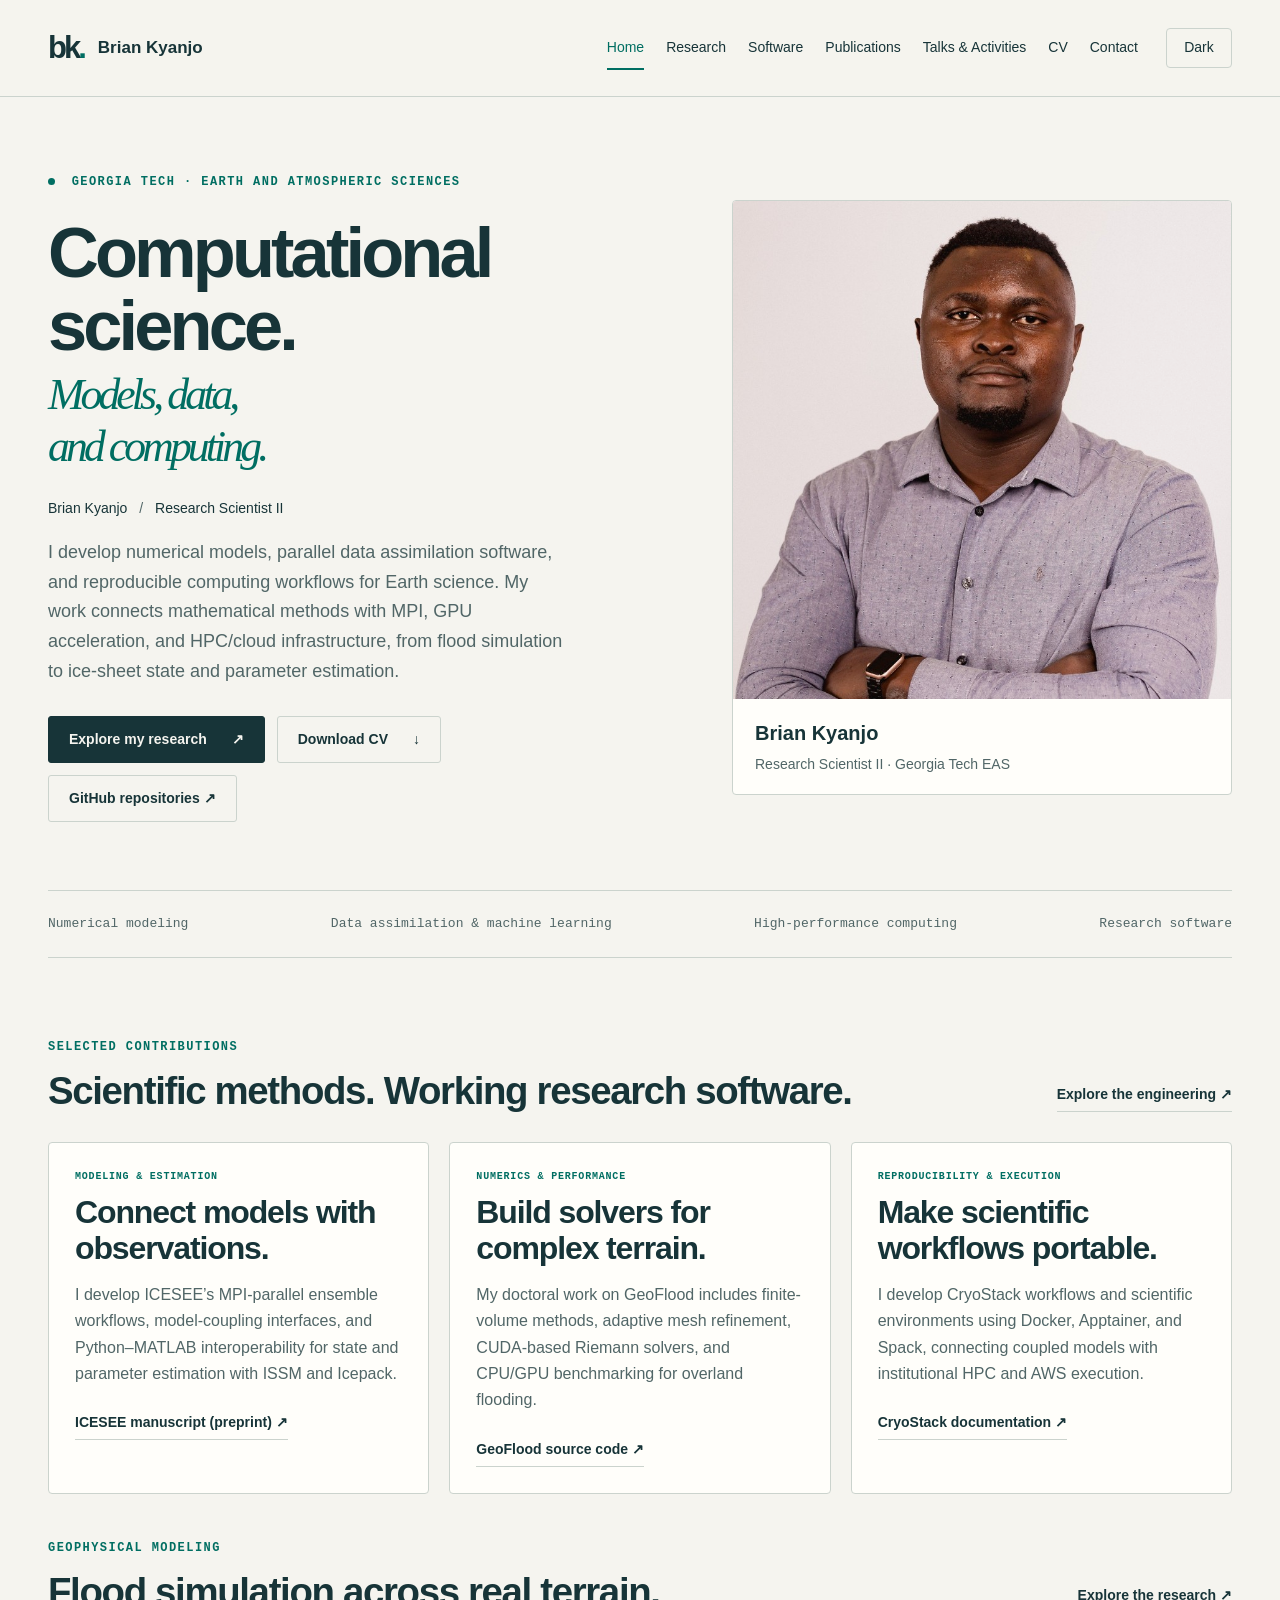
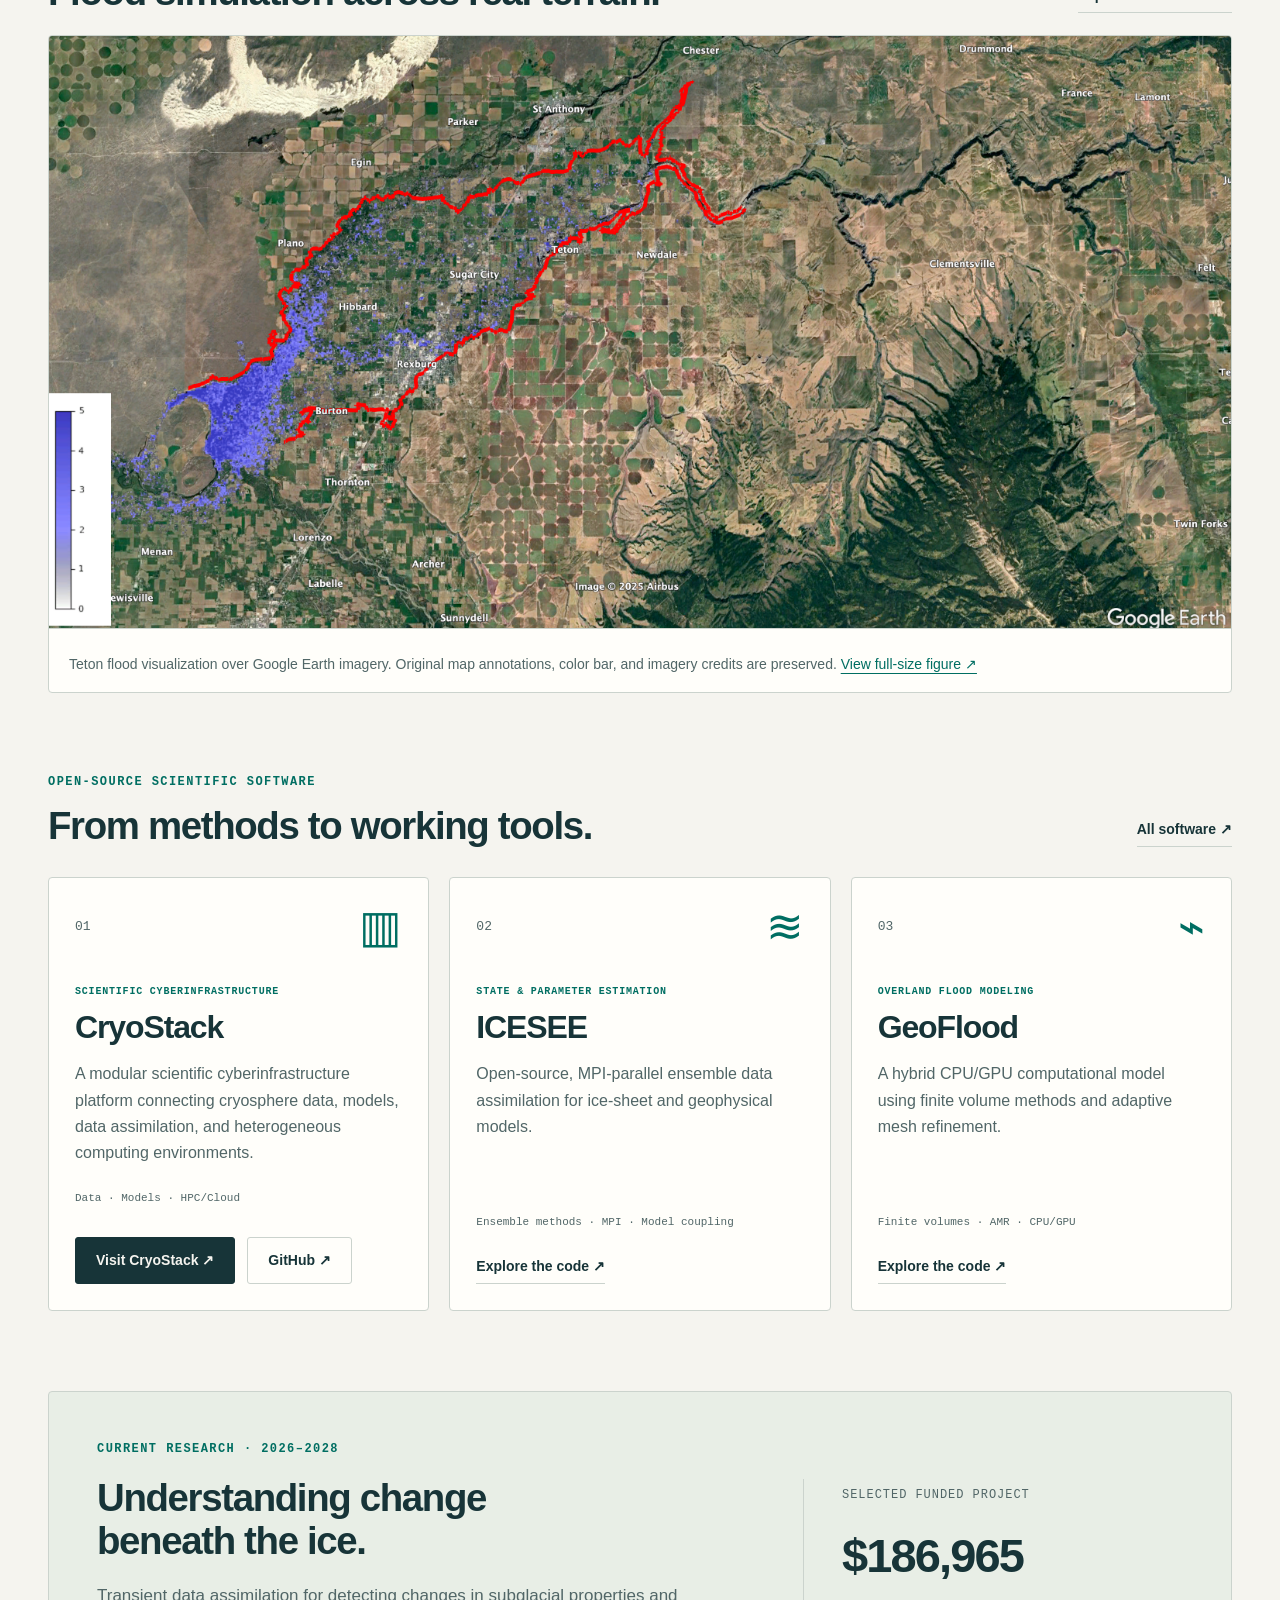
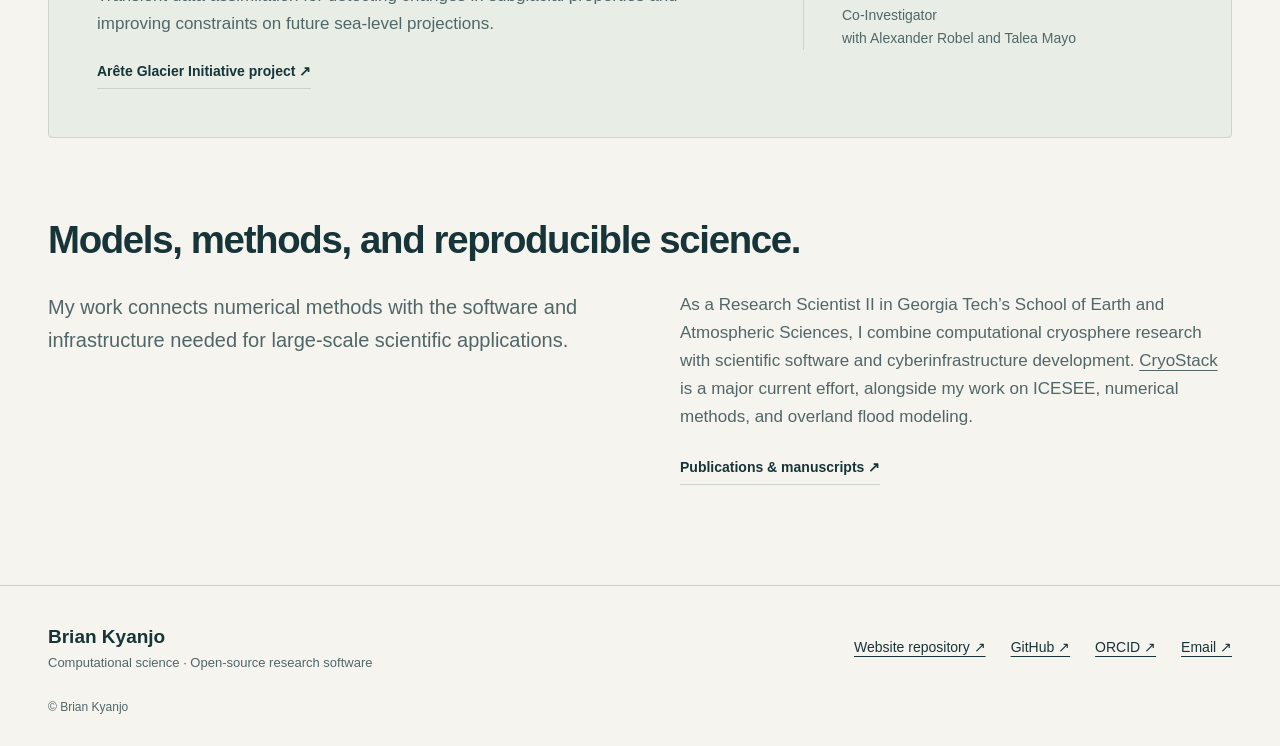
==== commit 087762af: "Clarify scientific software contributions and link research evidence" ====
--- a/index.html
+++ b/index.html
@@ -7,5 +7,5 @@
 <script type="application/ld+json"><!--gen:json-ld-->{"@context": "https://schema.org", "@type": "Person", "name": "Brian Kyanjo", "url": "https://kyanjo.github.io/", "jobTitle": "Research Scientist II", "affiliation": {"@type": "Organization", "name": "School of Earth and Atmospheric Sciences", "parentOrganization": {"@type": "Organization", "name": "Georgia Institute of Technology"}}, "sameAs": ["https://github.com/KYANJO", "https://orcid.org/0000-0002-0995-1051", "https://linkedin.com/in/kyanjo-brian"]}<!--/gen:json-ld--></script>
 </head><body>
 <a class="skip-link" href="#main">Skip to content</a><header class="site-header"><div class="header-inner"><a class="brand" href="./" aria-label="Brian Kyanjo home"><span class="monogram" aria-hidden="true">bk<span>.</span></span><span>Brian Kyanjo</span></a><button class="menu-toggle" aria-controls="navigation" aria-expanded="false" hidden>Menu</button><nav id="navigation" aria-label="Main navigation"><a href="./" aria-current="page">Home</a><a href="./research/">Research</a><a href="./software/">Software</a><a href="./publications/">Publications</a><a href="./talks/">Talks & Activities</a><a href="./cv/">CV</a><a href="./contact/">Contact</a></nav><button class="theme-toggle" aria-label="Switch color theme" hidden>Theme</button></div></header>
-<main id="main"><section class="hero"><div class="hero-copy"><p class="eyebrow"><span class="status-dot"></span> Georgia Tech · Earth and Atmospheric Sciences</p><h1>Computational<br>science.<br><em>Models, data,<br>and computing.</em></h1><p class="hero-name">Brian Kyanjo <span>/</span> Research Scientist II</p><p class="lead">I work across scientific computing, computational mathematics, numerical modeling, data assimilation, and machine learning, developing research software and cyberinfrastructure for cryosphere and Earth-system applications on HPC and cloud platforms.</p><div class="actions"><a class="button primary" href="research/">Explore my research <span aria-hidden="true">↗</span></a><a class="button" href="cv/brian-kyanjo-cv.pdf">Download CV <span aria-hidden="true">↓</span></a><a class="button" href="https://github.com/KYANJO?tab=repositories">GitHub repositories ↗</a></div></div><figure class="portrait"><img src="assets/images/profile/brian-kyanjo.png" alt="Portrait of Brian Kyanjo" width="800" height="800" fetchpriority="high"><figcaption><strong>Brian Kyanjo</strong><span>Research Scientist II · Georgia Tech EAS</span></figcaption></figure></section>
-<div class="discipline-strip"><span>Numerical modeling</span><span>Data assimilation &amp; machine learning</span><span>High-performance computing</span><span>Research software</span></div><section class="section flood-feature"><div class="section-heading"><div><p class="eyebrow">Geophysical modeling</p><h2>Flood simulation across real terrain.</h2></div><a class="text-link" href="research/">Explore the research ↗</a></div><figure class="research-figure flood-figure"><a href="assets/images/research/teton-flood-google-earth.png" aria-label="Open full-size figure: Teton flood simulation over Google Earth imagery near Rexburg, with a blue flood overlay and red boundary"><img src="assets/images/research/teton-flood-google-earth.png" alt="Teton flood simulation over Google Earth imagery near Rexburg, with a blue flood overlay and red boundary" width="3052" height="1528" loading="lazy" decoding="async"></a><figcaption>Teton flood visualization over Google Earth imagery. Original map annotations, color bar, and imagery credits are preserved. <a href="assets/images/research/teton-flood-google-earth.png">View full-size figure ↗</a></figcaption></figure></section><section class="section"><div class="section-heading"><div><p class="eyebrow">Open-source scientific software</p><h2>From methods to working tools.</h2></div><a class="text-link" href="software/">All software ↗</a></div><div class="project-grid"><!--gen:home-project-grid--><article class="project-card"><div class="project-top"><span class="project-number">01</span><span class="project-symbol" aria-hidden="true">▥</span></div><p class="eyebrow">Scientific cyberinfrastructure</p><h3><a href="software/#cryostack">CryoStack</a></h3><p>A modular scientific cyberinfrastructure platform connecting cryosphere data, models, data assimilation, and heterogeneous computing environments.</p><p class="tags">Data · Models · HPC/Cloud</p><div class="actions"><a class="button primary" href="https://cryostack.eas.gatech.edu/index.html">Visit CryoStack ↗</a><a class="button" href="https://github.com/ICESEE-project/CryoStack">GitHub ↗</a></div></article><article class="project-card"><div class="project-top"><span class="project-number">02</span><span class="project-symbol" aria-hidden="true">≋</span></div><p class="eyebrow">State & parameter estimation</p><h3><a href="software/#icesee">ICESEE</a></h3><p>Open-source, MPI-parallel ensemble data assimilation for ice-sheet and geophysical models.</p><p class="tags">Ensemble methods · MPI · Model coupling</p><a class="text-link" href="https://github.com/ICESEE-project/ICESEE">Explore the code <span aria-hidden="true">↗</span></a></article><article class="project-card"><div class="project-top"><span class="project-number">03</span><span class="project-symbol" aria-hidden="true">⌁</span></div><p class="eyebrow">Overland flood modeling</p><h3><a href="software/#geoflood">GeoFlood</a></h3><p>A hybrid CPU/GPU computational model using finite volume methods and adaptive mesh refinement.</p><p class="tags">Finite volumes · AMR · CPU/GPU</p><a class="text-link" href="https://github.com/KYANJO/GeoFlood">Explore the code <span aria-hidden="true">↗</span></a></article><!--/gen:home-project-grid--></div></section><section class="research-feature"><div><p class="eyebrow">Current research · 2026–2028</p><h2>Understanding change<br>beneath the ice.</h2><p>Transient data assimilation for detecting changes in subglacial properties and improving constraints on future sea-level projections.</p><a class="text-link" href="research/#funded-project">Arête Glacier Initiative project ↗</a></div><div class="funding-detail"><span class="funding-label">Selected funded project</span><strong>$186,965</strong><p>Co-Investigator<br>with Alexander Robel and Talea Mayo</p></div></section><section class="section "><h2>Models, methods, and reproducible science.</h2><div class="two-column"><p class="lead">My work connects numerical methods with the software and infrastructure needed for large-scale scientific applications.</p><div><p>As a Research Scientist II in Georgia Tech’s School of Earth and Atmospheric Sciences, I combine computational cryosphere research with scientific software and cyberinfrastructure development. <a href="https://cryostack.eas.gatech.edu/index.html">CryoStack</a> is a major current effort, alongside my work on ICESEE, numerical methods, and overland flood modeling.</p><a class="text-link" href="publications/">Publications & manuscripts ↗</a></div></div></section></main><footer><div><a class="footer-name" href="./">Brian Kyanjo</a><p>Computational science · Open-source research software</p></div><div class="footer-links"><!--gen:footer-links--><a href="https://github.com/KYANJO/kyanjo.github.io">Website repository ↗</a><a href="https://github.com/KYANJO">GitHub ↗</a><a href="https://orcid.org/0000-0002-0995-1051">ORCID ↗</a><a href="mailto:bkyanjo3@gatech.edu">Email ↗</a><!--/gen:footer-links--></div><p class="footer-note">© Brian Kyanjo</p></footer></body></html>+<main id="main"><section class="hero"><div class="hero-copy"><p class="eyebrow"><span class="status-dot"></span> Georgia Tech · Earth and Atmospheric Sciences</p><h1>Computational<br>science.<br><em>Models, data,<br>and computing.</em></h1><p class="hero-name">Brian Kyanjo <span>/</span> Research Scientist II</p><p class="lead">I develop numerical models, parallel data assimilation software, and reproducible computing workflows for Earth science. My work connects mathematical methods with MPI, GPU acceleration, and HPC/cloud infrastructure, from flood simulation to ice-sheet state and parameter estimation.</p><div class="actions"><a class="button primary" href="research/">Explore my research <span aria-hidden="true">↗</span></a><a class="button" href="cv/brian-kyanjo-cv.pdf">Download CV <span aria-hidden="true">↓</span></a><a class="button" href="https://github.com/KYANJO?tab=repositories">GitHub repositories ↗</a></div></div><figure class="portrait"><img src="assets/images/profile/brian-kyanjo.png" alt="Portrait of Brian Kyanjo" width="800" height="800" fetchpriority="high"><figcaption><strong>Brian Kyanjo</strong><span>Research Scientist II · Georgia Tech EAS</span></figcaption></figure></section>
+<div class="discipline-strip"><span>Numerical modeling</span><span>Data assimilation &amp; machine learning</span><span>High-performance computing</span><span>Research software</span></div><section class="section" aria-labelledby="contributions-heading"><div class="section-heading"><div><p class="eyebrow">Selected contributions</p><h2 id="contributions-heading">Scientific methods. Working research software.</h2></div><a class="text-link" href="software/#engineering">Explore the engineering ↗</a></div><div class="project-grid"><article class="project-card"><p class="eyebrow">Modeling &amp; estimation</p><h3>Connect models with observations.</h3><p>I develop ICESEE’s MPI-parallel ensemble workflows, model-coupling interfaces, and Python–MATLAB interoperability for state and parameter estimation with ISSM and Icepack.</p><a class="text-link" href="https://doi.org/10.48550/arXiv.2603.26947">ICESEE manuscript (preprint) ↗</a></article><article class="project-card"><p class="eyebrow">Numerics &amp; performance</p><h3>Build solvers for complex terrain.</h3><p>My doctoral work on GeoFlood includes finite-volume methods, adaptive mesh refinement, CUDA-based Riemann solvers, and CPU/GPU benchmarking for overland flooding.</p><a class="text-link" href="https://github.com/KYANJO/GeoFlood">GeoFlood source code ↗</a></article><article class="project-card"><p class="eyebrow">Reproducibility &amp; execution</p><h3>Make scientific workflows portable.</h3><p>I develop CryoStack workflows and scientific environments using Docker, Apptainer, and Spack, connecting coupled models with institutional HPC and AWS execution.</p><a class="text-link" href="https://cryostack.eas.gatech.edu/documentation.html">CryoStack documentation ↗</a></article></div></section><section class="section flood-feature"><div class="section-heading"><div><p class="eyebrow">Geophysical modeling</p><h2>Flood simulation across real terrain.</h2></div><a class="text-link" href="research/">Explore the research ↗</a></div><figure class="research-figure flood-figure"><a href="assets/images/research/teton-flood-google-earth.png" aria-label="Open full-size figure: Teton flood simulation over Google Earth imagery near Rexburg, with a blue flood overlay and red boundary"><img src="assets/images/research/teton-flood-google-earth.png" alt="Teton flood simulation over Google Earth imagery near Rexburg, with a blue flood overlay and red boundary" width="3052" height="1528" loading="lazy" decoding="async"></a><figcaption>Teton flood visualization over Google Earth imagery. Original map annotations, color bar, and imagery credits are preserved. <a href="assets/images/research/teton-flood-google-earth.png">View full-size figure ↗</a></figcaption></figure></section><section class="section"><div class="section-heading"><div><p class="eyebrow">Open-source scientific software</p><h2>From methods to working tools.</h2></div><a class="text-link" href="software/">All software ↗</a></div><div class="project-grid"><!--gen:home-project-grid--><article class="project-card"><div class="project-top"><span class="project-number">01</span><span class="project-symbol" aria-hidden="true">▥</span></div><p class="eyebrow">Scientific cyberinfrastructure</p><h3><a href="software/#cryostack">CryoStack</a></h3><p>A modular scientific cyberinfrastructure platform connecting cryosphere data, models, data assimilation, and heterogeneous computing environments.</p><p class="tags">Data · Models · HPC/Cloud</p><div class="actions"><a class="button primary" href="https://cryostack.eas.gatech.edu/index.html">Visit CryoStack ↗</a><a class="button" href="https://github.com/ICESEE-project/CryoStack">GitHub ↗</a></div></article><article class="project-card"><div class="project-top"><span class="project-number">02</span><span class="project-symbol" aria-hidden="true">≋</span></div><p class="eyebrow">State & parameter estimation</p><h3><a href="software/#icesee">ICESEE</a></h3><p>Open-source, MPI-parallel ensemble data assimilation for ice-sheet and geophysical models.</p><p class="tags">Ensemble methods · MPI · Model coupling</p><a class="text-link" href="https://github.com/ICESEE-project/ICESEE">Explore the code <span aria-hidden="true">↗</span></a></article><article class="project-card"><div class="project-top"><span class="project-number">03</span><span class="project-symbol" aria-hidden="true">⌁</span></div><p class="eyebrow">Overland flood modeling</p><h3><a href="software/#geoflood">GeoFlood</a></h3><p>A hybrid CPU/GPU computational model using finite volume methods and adaptive mesh refinement.</p><p class="tags">Finite volumes · AMR · CPU/GPU</p><a class="text-link" href="https://github.com/KYANJO/GeoFlood">Explore the code <span aria-hidden="true">↗</span></a></article><!--/gen:home-project-grid--></div></section><section class="research-feature"><div><p class="eyebrow">Current research · 2026–2028</p><h2>Understanding change<br>beneath the ice.</h2><p>Transient data assimilation for detecting changes in subglacial properties and improving constraints on future sea-level projections.</p><a class="text-link" href="research/#funded-project">Arête Glacier Initiative project ↗</a></div><div class="funding-detail"><span class="funding-label">Selected funded project</span><strong>$186,965</strong><p>Co-Investigator<br>with Alexander Robel and Talea Mayo</p></div></section><section class="section "><h2>Models, methods, and reproducible science.</h2><div class="two-column"><p class="lead">My work connects numerical methods with the software and infrastructure needed for large-scale scientific applications.</p><div><p>As a Research Scientist II in Georgia Tech’s School of Earth and Atmospheric Sciences, I combine computational cryosphere research with scientific software and cyberinfrastructure development. <a href="https://cryostack.eas.gatech.edu/index.html">CryoStack</a> is a major current effort, alongside my work on ICESEE, numerical methods, and overland flood modeling.</p><a class="text-link" href="publications/">Publications & manuscripts ↗</a></div></div></section></main><footer><div><a class="footer-name" href="./">Brian Kyanjo</a><p>Computational science · Open-source research software</p></div><div class="footer-links"><!--gen:footer-links--><a href="https://github.com/KYANJO/kyanjo.github.io">Website repository ↗</a><a href="https://github.com/KYANJO">GitHub ↗</a><a href="https://orcid.org/0000-0002-0995-1051">ORCID ↗</a><a href="mailto:bkyanjo3@gatech.edu">Email ↗</a><!--/gen:footer-links--></div><p class="footer-note">© Brian Kyanjo</p></footer></body></html>
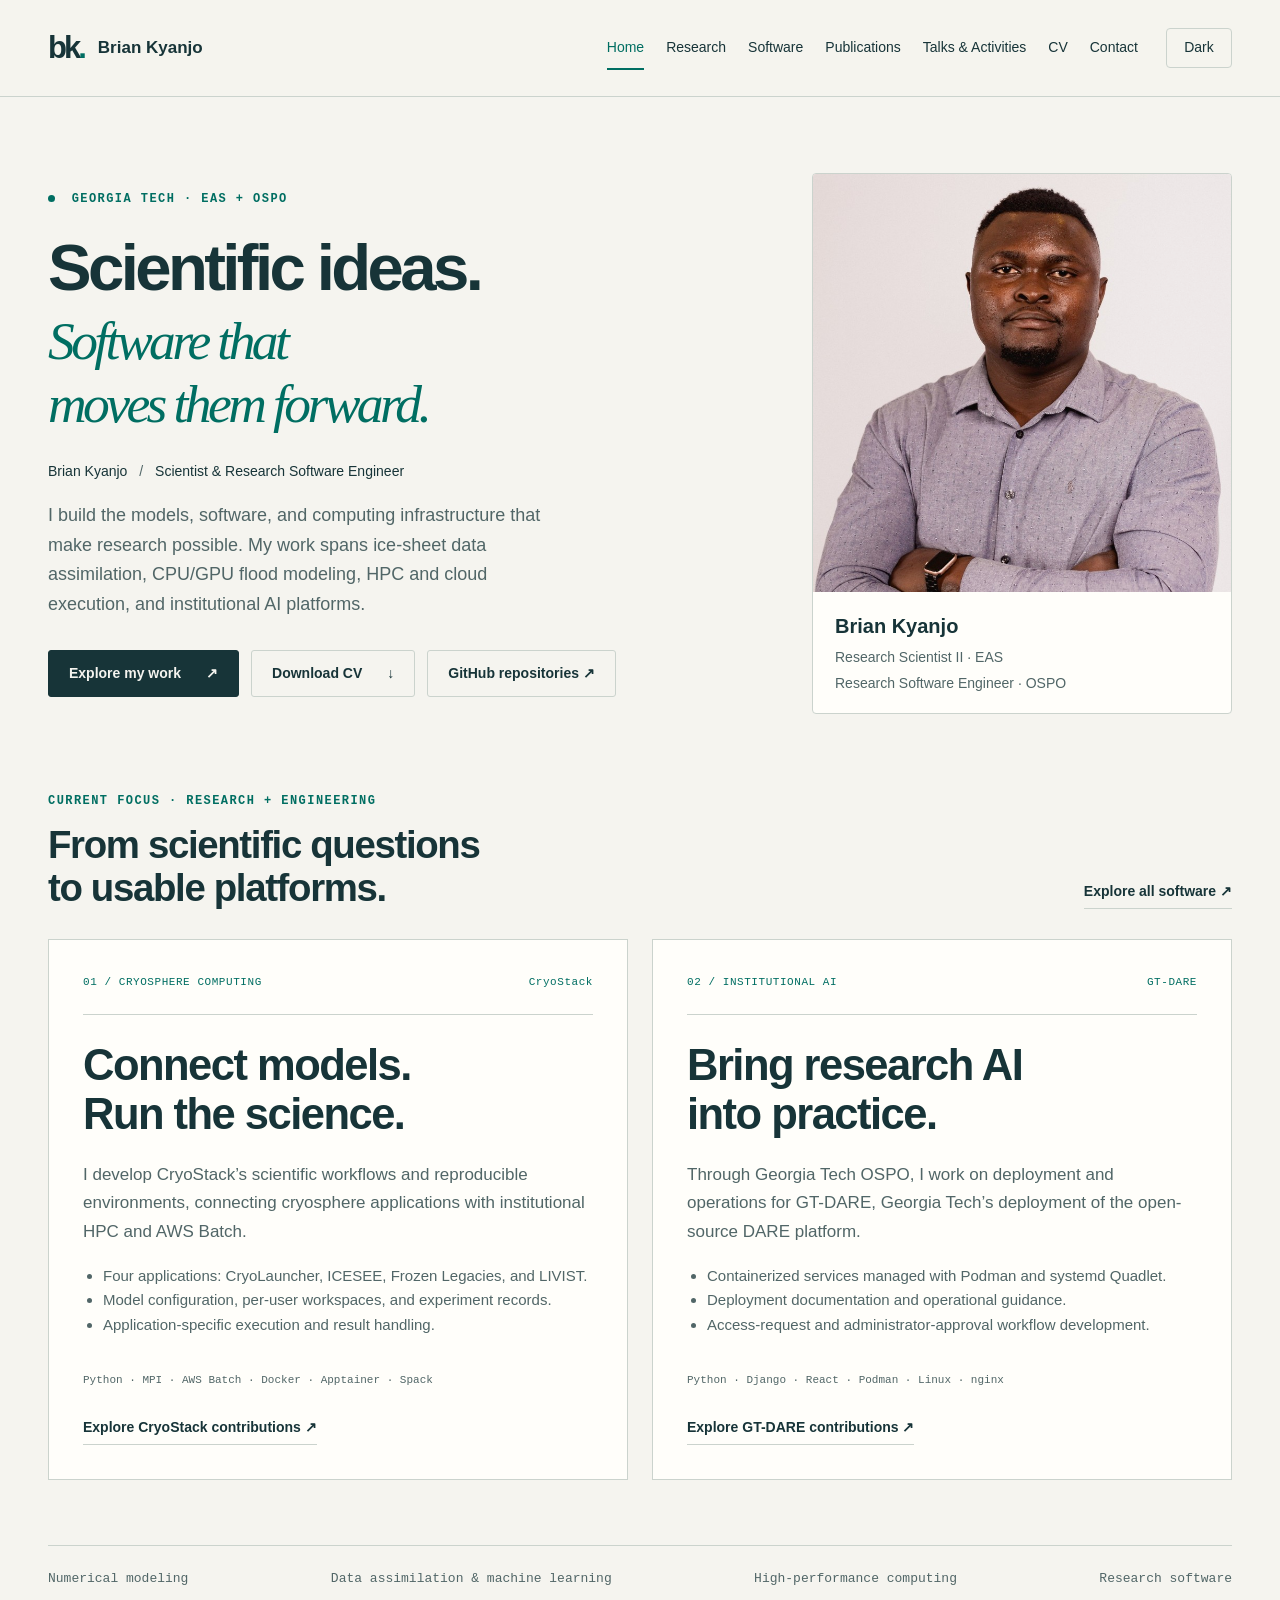
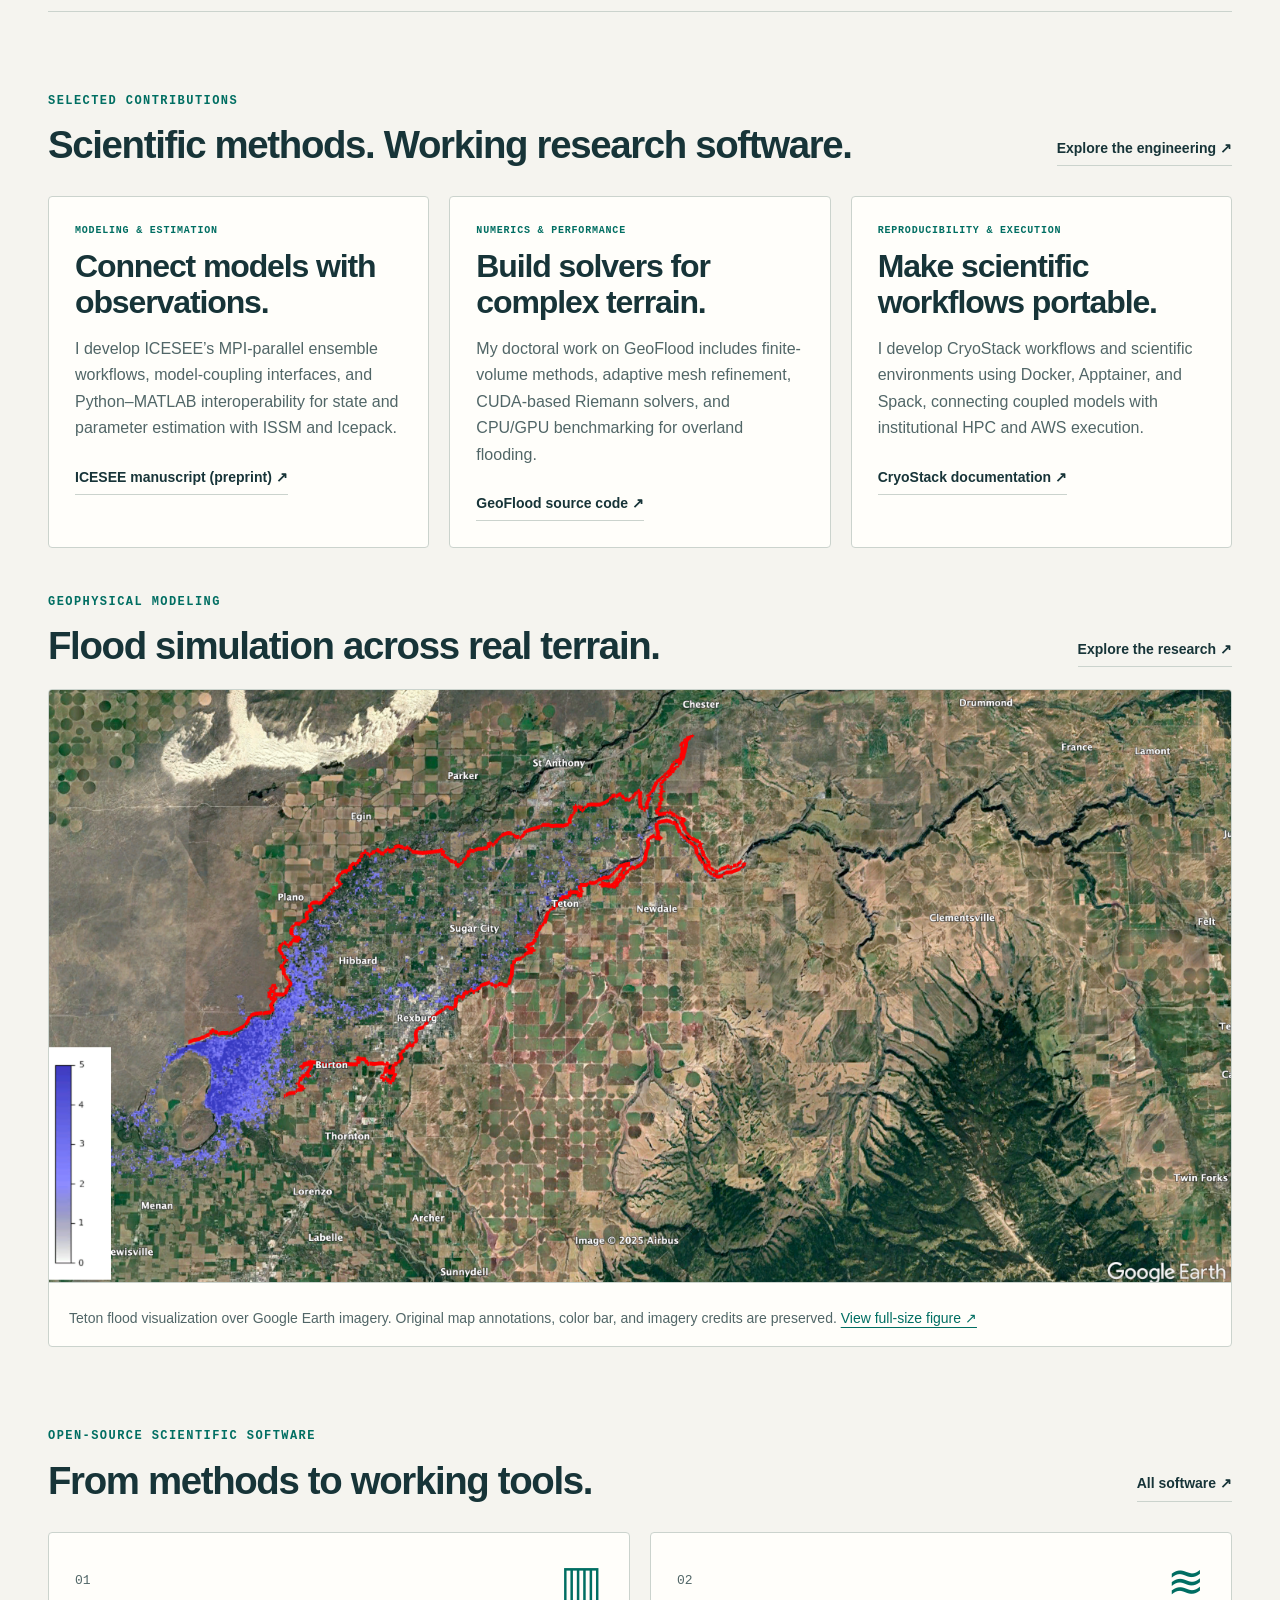
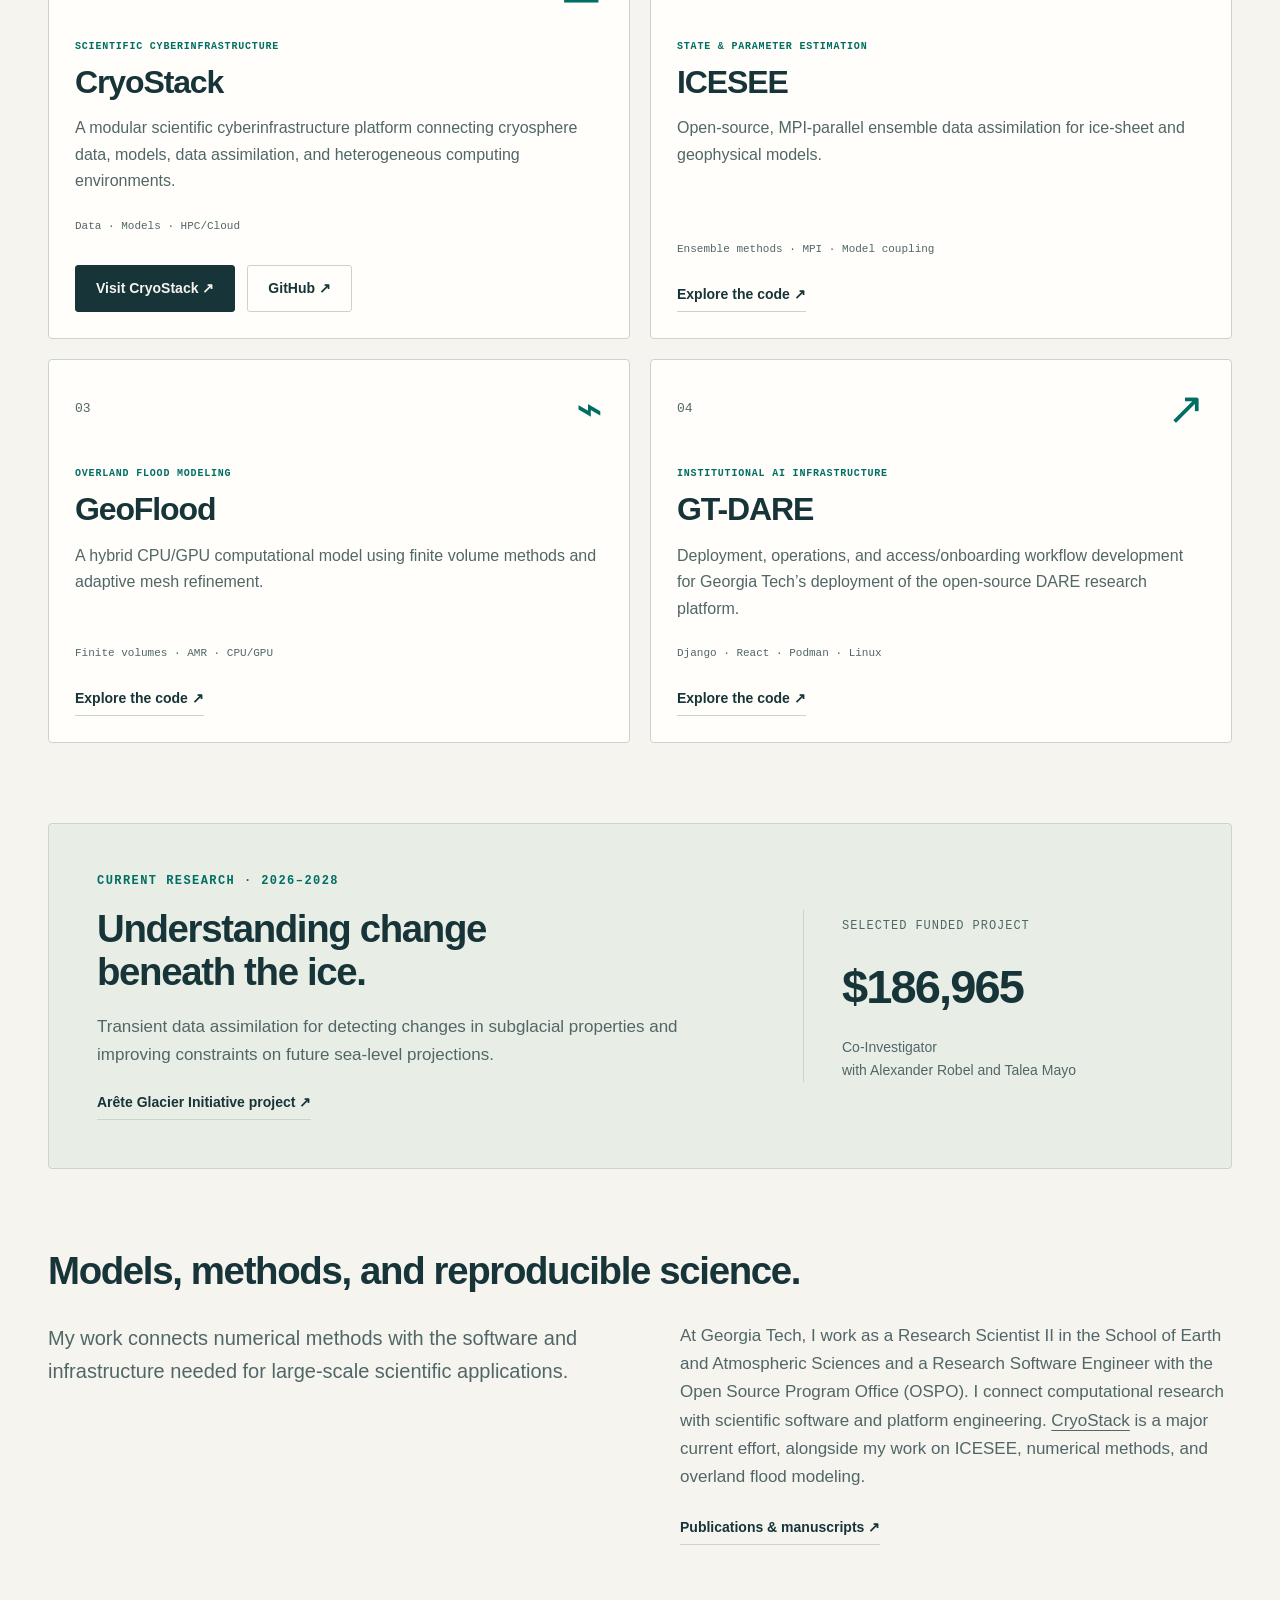
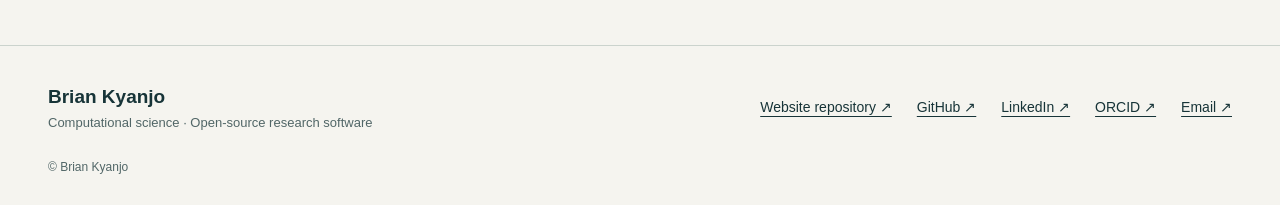
==== commit 8b4ff6db: "Update portfolio with CryoStack, GT-DARE, and current Georgia Tech roles" ====
--- a/index.html
+++ b/index.html
@@ -1,11 +1,11 @@
 <!doctype html>
 <html lang="en"><head><meta charset="utf-8"><meta name="viewport" content="width=device-width,initial-scale=1">
-<title>Computational Scientist &amp; Scientific Software Developer | Brian Kyanjo</title><meta name="description" content="Brian Kyanjo, Research Scientist II at Georgia Tech EAS. Scientific computing, numerical modeling, data assimilation, machine learning, and research cyberinfrastructure.">
+<title>Research Scientist &amp; Research Software Engineer | Brian Kyanjo</title><meta name="description" content="Brian Kyanjo, Research Scientist II at Georgia Tech EAS. Scientific computing, numerical modeling, data assimilation, machine learning, and research cyberinfrastructure.">
 <meta name="author" content="Brian Kyanjo"><meta name="color-scheme" content="light dark"><meta name="theme-color" content="#122d32">
-<link rel="canonical" href="https://kyanjo.github.io/"><meta property="og:type" content="website"><meta property="og:site_name" content="Brian Kyanjo"><meta property="og:title" content="Computational Scientist &amp; Scientific Software Developer | Brian Kyanjo"><meta property="og:description" content="Brian Kyanjo, Research Scientist II at Georgia Tech EAS. Scientific computing, numerical modeling, data assimilation, machine learning, and research cyberinfrastructure."><meta property="og:url" content="https://kyanjo.github.io/"><meta name="twitter:card" content="summary"><meta name="twitter:title" content="Computational Scientist &amp; Scientific Software Developer | Brian Kyanjo"><meta name="twitter:description" content="Brian Kyanjo, Research Scientist II at Georgia Tech EAS. Scientific computing, numerical modeling, data assimilation, machine learning, and research cyberinfrastructure.">
+<link rel="canonical" href="https://kyanjo.github.io/"><meta property="og:type" content="website"><meta property="og:site_name" content="Brian Kyanjo"><meta property="og:title" content="Research Scientist &amp; Research Software Engineer | Brian Kyanjo"><meta property="og:description" content="Brian Kyanjo, Research Scientist II at Georgia Tech EAS. Scientific computing, numerical modeling, data assimilation, machine learning, and research cyberinfrastructure."><meta property="og:url" content="https://kyanjo.github.io/"><meta name="twitter:card" content="summary"><meta name="twitter:title" content="Research Scientist &amp; Research Software Engineer | Brian Kyanjo"><meta name="twitter:description" content="Brian Kyanjo, Research Scientist II at Georgia Tech EAS. Scientific computing, numerical modeling, data assimilation, machine learning, and research cyberinfrastructure.">
 <link rel="icon" href="./assets/images/favicon.svg" type="image/svg+xml"><link rel="stylesheet" href="./assets/css/main.css"><script src="./assets/js/theme.js"></script><script src="./assets/js/main.js" defer></script>
-<script type="application/ld+json"><!--gen:json-ld-->{"@context": "https://schema.org", "@type": "Person", "name": "Brian Kyanjo", "url": "https://kyanjo.github.io/", "jobTitle": "Research Scientist II", "affiliation": {"@type": "Organization", "name": "School of Earth and Atmospheric Sciences", "parentOrganization": {"@type": "Organization", "name": "Georgia Institute of Technology"}}, "sameAs": ["https://github.com/KYANJO", "https://orcid.org/0000-0002-0995-1051", "https://linkedin.com/in/kyanjo-brian"]}<!--/gen:json-ld--></script>
+<script type="application/ld+json"><!--gen:json-ld-->{"@context": "https://schema.org", "@type": "Person", "name": "Brian Kyanjo", "url": "https://kyanjo.github.io/", "jobTitle": ["Research Scientist II", "Research Software Engineer"], "affiliation": {"@type": "Organization", "name": "School of Earth and Atmospheric Sciences", "parentOrganization": {"@type": "Organization", "name": "Georgia Institute of Technology"}}, "sameAs": ["https://github.com/KYANJO", "https://orcid.org/0000-0002-0995-1051", "https://linkedin.com/in/kyanjo-brian"]}<!--/gen:json-ld--></script>
 </head><body>
 <a class="skip-link" href="#main">Skip to content</a><header class="site-header"><div class="header-inner"><a class="brand" href="./" aria-label="Brian Kyanjo home"><span class="monogram" aria-hidden="true">bk<span>.</span></span><span>Brian Kyanjo</span></a><button class="menu-toggle" aria-controls="navigation" aria-expanded="false" hidden>Menu</button><nav id="navigation" aria-label="Main navigation"><a href="./" aria-current="page">Home</a><a href="./research/">Research</a><a href="./software/">Software</a><a href="./publications/">Publications</a><a href="./talks/">Talks & Activities</a><a href="./cv/">CV</a><a href="./contact/">Contact</a></nav><button class="theme-toggle" aria-label="Switch color theme" hidden>Theme</button></div></header>
-<main id="main"><section class="hero"><div class="hero-copy"><p class="eyebrow"><span class="status-dot"></span> Georgia Tech · Earth and Atmospheric Sciences</p><h1>Computational<br>science.<br><em>Models, data,<br>and computing.</em></h1><p class="hero-name">Brian Kyanjo <span>/</span> Research Scientist II</p><p class="lead">I develop numerical models, parallel data assimilation software, and reproducible computing workflows for Earth science. My work connects mathematical methods with MPI, GPU acceleration, and HPC/cloud infrastructure, from flood simulation to ice-sheet state and parameter estimation.</p><div class="actions"><a class="button primary" href="research/">Explore my research <span aria-hidden="true">↗</span></a><a class="button" href="cv/brian-kyanjo-cv.pdf">Download CV <span aria-hidden="true">↓</span></a><a class="button" href="https://github.com/KYANJO?tab=repositories">GitHub repositories ↗</a></div></div><figure class="portrait"><img src="assets/images/profile/brian-kyanjo.png" alt="Portrait of Brian Kyanjo" width="800" height="800" fetchpriority="high"><figcaption><strong>Brian Kyanjo</strong><span>Research Scientist II · Georgia Tech EAS</span></figcaption></figure></section>
-<div class="discipline-strip"><span>Numerical modeling</span><span>Data assimilation &amp; machine learning</span><span>High-performance computing</span><span>Research software</span></div><section class="section" aria-labelledby="contributions-heading"><div class="section-heading"><div><p class="eyebrow">Selected contributions</p><h2 id="contributions-heading">Scientific methods. Working research software.</h2></div><a class="text-link" href="software/#engineering">Explore the engineering ↗</a></div><div class="project-grid"><article class="project-card"><p class="eyebrow">Modeling &amp; estimation</p><h3>Connect models with observations.</h3><p>I develop ICESEE’s MPI-parallel ensemble workflows, model-coupling interfaces, and Python–MATLAB interoperability for state and parameter estimation with ISSM and Icepack.</p><a class="text-link" href="https://doi.org/10.48550/arXiv.2603.26947">ICESEE manuscript (preprint) ↗</a></article><article class="project-card"><p class="eyebrow">Numerics &amp; performance</p><h3>Build solvers for complex terrain.</h3><p>My doctoral work on GeoFlood includes finite-volume methods, adaptive mesh refinement, CUDA-based Riemann solvers, and CPU/GPU benchmarking for overland flooding.</p><a class="text-link" href="https://github.com/KYANJO/GeoFlood">GeoFlood source code ↗</a></article><article class="project-card"><p class="eyebrow">Reproducibility &amp; execution</p><h3>Make scientific workflows portable.</h3><p>I develop CryoStack workflows and scientific environments using Docker, Apptainer, and Spack, connecting coupled models with institutional HPC and AWS execution.</p><a class="text-link" href="https://cryostack.eas.gatech.edu/documentation.html">CryoStack documentation ↗</a></article></div></section><section class="section flood-feature"><div class="section-heading"><div><p class="eyebrow">Geophysical modeling</p><h2>Flood simulation across real terrain.</h2></div><a class="text-link" href="research/">Explore the research ↗</a></div><figure class="research-figure flood-figure"><a href="assets/images/research/teton-flood-google-earth.png" aria-label="Open full-size figure: Teton flood simulation over Google Earth imagery near Rexburg, with a blue flood overlay and red boundary"><img src="assets/images/research/teton-flood-google-earth.png" alt="Teton flood simulation over Google Earth imagery near Rexburg, with a blue flood overlay and red boundary" width="3052" height="1528" loading="lazy" decoding="async"></a><figcaption>Teton flood visualization over Google Earth imagery. Original map annotations, color bar, and imagery credits are preserved. <a href="assets/images/research/teton-flood-google-earth.png">View full-size figure ↗</a></figcaption></figure></section><section class="section"><div class="section-heading"><div><p class="eyebrow">Open-source scientific software</p><h2>From methods to working tools.</h2></div><a class="text-link" href="software/">All software ↗</a></div><div class="project-grid"><!--gen:home-project-grid--><article class="project-card"><div class="project-top"><span class="project-number">01</span><span class="project-symbol" aria-hidden="true">▥</span></div><p class="eyebrow">Scientific cyberinfrastructure</p><h3><a href="software/#cryostack">CryoStack</a></h3><p>A modular scientific cyberinfrastructure platform connecting cryosphere data, models, data assimilation, and heterogeneous computing environments.</p><p class="tags">Data · Models · HPC/Cloud</p><div class="actions"><a class="button primary" href="https://cryostack.eas.gatech.edu/index.html">Visit CryoStack ↗</a><a class="button" href="https://github.com/ICESEE-project/CryoStack">GitHub ↗</a></div></article><article class="project-card"><div class="project-top"><span class="project-number">02</span><span class="project-symbol" aria-hidden="true">≋</span></div><p class="eyebrow">State & parameter estimation</p><h3><a href="software/#icesee">ICESEE</a></h3><p>Open-source, MPI-parallel ensemble data assimilation for ice-sheet and geophysical models.</p><p class="tags">Ensemble methods · MPI · Model coupling</p><a class="text-link" href="https://github.com/ICESEE-project/ICESEE">Explore the code <span aria-hidden="true">↗</span></a></article><article class="project-card"><div class="project-top"><span class="project-number">03</span><span class="project-symbol" aria-hidden="true">⌁</span></div><p class="eyebrow">Overland flood modeling</p><h3><a href="software/#geoflood">GeoFlood</a></h3><p>A hybrid CPU/GPU computational model using finite volume methods and adaptive mesh refinement.</p><p class="tags">Finite volumes · AMR · CPU/GPU</p><a class="text-link" href="https://github.com/KYANJO/GeoFlood">Explore the code <span aria-hidden="true">↗</span></a></article><!--/gen:home-project-grid--></div></section><section class="research-feature"><div><p class="eyebrow">Current research · 2026–2028</p><h2>Understanding change<br>beneath the ice.</h2><p>Transient data assimilation for detecting changes in subglacial properties and improving constraints on future sea-level projections.</p><a class="text-link" href="research/#funded-project">Arête Glacier Initiative project ↗</a></div><div class="funding-detail"><span class="funding-label">Selected funded project</span><strong>$186,965</strong><p>Co-Investigator<br>with Alexander Robel and Talea Mayo</p></div></section><section class="section "><h2>Models, methods, and reproducible science.</h2><div class="two-column"><p class="lead">My work connects numerical methods with the software and infrastructure needed for large-scale scientific applications.</p><div><p>As a Research Scientist II in Georgia Tech’s School of Earth and Atmospheric Sciences, I combine computational cryosphere research with scientific software and cyberinfrastructure development. <a href="https://cryostack.eas.gatech.edu/index.html">CryoStack</a> is a major current effort, alongside my work on ICESEE, numerical methods, and overland flood modeling.</p><a class="text-link" href="publications/">Publications & manuscripts ↗</a></div></div></section></main><footer><div><a class="footer-name" href="./">Brian Kyanjo</a><p>Computational science · Open-source research software</p></div><div class="footer-links"><!--gen:footer-links--><a href="https://github.com/KYANJO/kyanjo.github.io">Website repository ↗</a><a href="https://github.com/KYANJO">GitHub ↗</a><a href="https://orcid.org/0000-0002-0995-1051">ORCID ↗</a><a href="mailto:bkyanjo3@gatech.edu">Email ↗</a><!--/gen:footer-links--></div><p class="footer-note">© Brian Kyanjo</p></footer></body></html>+<main id="main"><section class="hero"><div class="hero-copy"><p class="eyebrow"><span class="status-dot"></span> Georgia Tech · EAS + OSPO</p><h1>Scientific ideas.<br><em>Software that<br>moves them forward.</em></h1><p class="hero-name">Brian Kyanjo <span>/</span> Scientist &amp; Research Software Engineer</p><p class="lead">I build the models, software, and computing infrastructure that make research possible. My work spans ice-sheet data assimilation, CPU/GPU flood modeling, HPC and cloud execution, and institutional AI platforms.</p><div class="actions"><a class="button primary" href="#recent-work">Explore my work <span aria-hidden="true">↗</span></a><a class="button" href="cv/brian-kyanjo-cv.pdf">Download CV <span aria-hidden="true">↓</span></a><a class="button" href="https://github.com/KYANJO?tab=repositories">GitHub repositories ↗</a></div></div><figure class="portrait"><img src="assets/images/profile/brian-kyanjo.png" alt="Portrait of Brian Kyanjo" width="800" height="800" fetchpriority="high"><figcaption><strong>Brian Kyanjo</strong><span>Research Scientist II · EAS</span><span>Research Software Engineer · OSPO</span></figcaption></figure></section>
+<section class="section recent-work" id="recent-work" aria-labelledby="recent-heading"><div class="section-heading"><div><p class="eyebrow">Current focus · Research + engineering</p><h2 id="recent-heading">From scientific questions<br>to usable platforms.</h2></div><a class="text-link" href="software/">Explore all software ↗</a></div><div class="focus-grid"><article class="focus-project"><div class="focus-label"><span>01 / CRYOSPHERE COMPUTING</span><span> CryoStack</span></div><h3>Connect models.<br>Run the science.</h3><p>I develop CryoStack’s scientific workflows and reproducible environments, connecting cryosphere applications with institutional HPC and AWS Batch.</p><ul><li>Four applications: CryoLauncher, ICESEE, Frozen Legacies, and LIVIST.</li><li>Model configuration, per-user workspaces, and experiment records.</li><li>Application-specific execution and result handling.</li></ul><p class="tags">Python · MPI · AWS Batch · Docker · Apptainer · Spack</p><a class="text-link" href="software/#cryostack">Explore CryoStack contributions ↗</a></article><article class="focus-project"><div class="focus-label"><span>02 / INSTITUTIONAL AI</span><span> GT-DARE</span></div><h3>Bring research AI<br>into practice.</h3><p>Through Georgia Tech OSPO, I work on deployment and operations for GT-DARE, Georgia Tech’s deployment of the open-source DARE platform.</p><ul><li>Containerized services managed with Podman and systemd Quadlet.</li><li>Deployment documentation and operational guidance.</li><li>Access-request and administrator-approval workflow development.</li></ul><p class="tags">Python · Django · React · Podman · Linux · nginx</p><a class="text-link" href="software/#gt-dare">Explore GT-DARE contributions ↗</a></article></div></section><div class="discipline-strip"><span>Numerical modeling</span><span>Data assimilation &amp; machine learning</span><span>High-performance computing</span><span>Research software</span></div><section class="section" aria-labelledby="contributions-heading"><div class="section-heading"><div><p class="eyebrow">Selected contributions</p><h2 id="contributions-heading">Scientific methods. Working research software.</h2></div><a class="text-link" href="software/#engineering">Explore the engineering ↗</a></div><div class="project-grid"><article class="project-card"><p class="eyebrow">Modeling &amp; estimation</p><h3>Connect models with observations.</h3><p>I develop ICESEE’s MPI-parallel ensemble workflows, model-coupling interfaces, and Python–MATLAB interoperability for state and parameter estimation with ISSM and Icepack.</p><a class="text-link" href="https://doi.org/10.48550/arXiv.2603.26947">ICESEE manuscript (preprint) ↗</a></article><article class="project-card"><p class="eyebrow">Numerics &amp; performance</p><h3>Build solvers for complex terrain.</h3><p>My doctoral work on GeoFlood includes finite-volume methods, adaptive mesh refinement, CUDA-based Riemann solvers, and CPU/GPU benchmarking for overland flooding.</p><a class="text-link" href="https://github.com/KYANJO/GeoFlood">GeoFlood source code ↗</a></article><article class="project-card"><p class="eyebrow">Reproducibility &amp; execution</p><h3>Make scientific workflows portable.</h3><p>I develop CryoStack workflows and scientific environments using Docker, Apptainer, and Spack, connecting coupled models with institutional HPC and AWS execution.</p><a class="text-link" href="https://cryostack.eas.gatech.edu/documentation">CryoStack documentation ↗</a></article></div></section><section class="section flood-feature"><div class="section-heading"><div><p class="eyebrow">Geophysical modeling</p><h2>Flood simulation across real terrain.</h2></div><a class="text-link" href="research/">Explore the research ↗</a></div><figure class="research-figure flood-figure"><a href="assets/images/research/teton-flood-google-earth.png" aria-label="Open full-size figure: Teton flood simulation over Google Earth imagery near Rexburg, with a blue flood overlay and red boundary"><img src="assets/images/research/teton-flood-google-earth.png" alt="Teton flood simulation over Google Earth imagery near Rexburg, with a blue flood overlay and red boundary" width="3052" height="1528" loading="lazy" decoding="async"></a><figcaption>Teton flood visualization over Google Earth imagery. Original map annotations, color bar, and imagery credits are preserved. <a href="assets/images/research/teton-flood-google-earth.png">View full-size figure ↗</a></figcaption></figure></section><section class="section"><div class="section-heading"><div><p class="eyebrow">Open-source scientific software</p><h2>From methods to working tools.</h2></div><a class="text-link" href="software/">All software ↗</a></div><div class="project-grid software-projects"><!--gen:home-project-grid--><article class="project-card"><div class="project-top"><span class="project-number">01</span><span class="project-symbol" aria-hidden="true">▥</span></div><p class="eyebrow">Scientific cyberinfrastructure</p><h3><a href="software/#cryostack">CryoStack</a></h3><p>A modular scientific cyberinfrastructure platform connecting cryosphere data, models, data assimilation, and heterogeneous computing environments.</p><p class="tags">Data · Models · HPC/Cloud</p><div class="actions"><a class="button primary" href="https://cryostack.eas.gatech.edu/">Visit CryoStack ↗</a><a class="button" href="https://github.com/ICESEE-project/CryoStack">GitHub ↗</a></div></article><article class="project-card"><div class="project-top"><span class="project-number">02</span><span class="project-symbol" aria-hidden="true">≋</span></div><p class="eyebrow">State & parameter estimation</p><h3><a href="software/#icesee">ICESEE</a></h3><p>Open-source, MPI-parallel ensemble data assimilation for ice-sheet and geophysical models.</p><p class="tags">Ensemble methods · MPI · Model coupling</p><a class="text-link" href="https://github.com/ICESEE-project/ICESEE">Explore the code <span aria-hidden="true">↗</span></a></article><article class="project-card"><div class="project-top"><span class="project-number">03</span><span class="project-symbol" aria-hidden="true">⌁</span></div><p class="eyebrow">Overland flood modeling</p><h3><a href="software/#geoflood">GeoFlood</a></h3><p>A hybrid CPU/GPU computational model using finite volume methods and adaptive mesh refinement.</p><p class="tags">Finite volumes · AMR · CPU/GPU</p><a class="text-link" href="https://github.com/KYANJO/GeoFlood">Explore the code <span aria-hidden="true">↗</span></a></article><article class="project-card"><div class="project-top"><span class="project-number">04</span><span class="project-symbol" aria-hidden="true">↗</span></div><p class="eyebrow">Institutional AI infrastructure</p><h3><a href="software/#gt-dare">GT-DARE</a></h3><p>Deployment, operations, and access/onboarding workflow development for Georgia Tech’s deployment of the open-source DARE research platform.</p><p class="tags">Django · React · Podman · Linux</p><a class="text-link" href="https://github.com/gt-ospo/gt-dare-deploy">Explore the code <span aria-hidden="true">↗</span></a></article><!--/gen:home-project-grid--></div></section><section class="research-feature"><div><p class="eyebrow">Current research · 2026–2028</p><h2>Understanding change<br>beneath the ice.</h2><p>Transient data assimilation for detecting changes in subglacial properties and improving constraints on future sea-level projections.</p><a class="text-link" href="research/#funded-project">Arête Glacier Initiative project ↗</a></div><div class="funding-detail"><span class="funding-label">Selected funded project</span><strong>$186,965</strong><p>Co-Investigator<br>with Alexander Robel and Talea Mayo</p></div></section><section class="section "><h2>Models, methods, and reproducible science.</h2><div class="two-column"><p class="lead">My work connects numerical methods with the software and infrastructure needed for large-scale scientific applications.</p><div><p>At Georgia Tech, I work as a Research Scientist II in the School of Earth and Atmospheric Sciences and a Research Software Engineer with the Open Source Program Office (OSPO). I connect computational research with scientific software and platform engineering. <a href="https://cryostack.eas.gatech.edu/">CryoStack</a> is a major current effort, alongside my work on ICESEE, numerical methods, and overland flood modeling.</p><a class="text-link" href="publications/">Publications & manuscripts ↗</a></div></div></section></main><footer><div><a class="footer-name" href="./">Brian Kyanjo</a><p>Computational science · Open-source research software</p></div><div class="footer-links"><!--gen:footer-links--><a href="https://github.com/KYANJO/kyanjo.github.io">Website repository ↗</a><a href="https://github.com/KYANJO">GitHub ↗</a><a href="https://linkedin.com/in/kyanjo-brian">LinkedIn ↗</a><a href="https://orcid.org/0000-0002-0995-1051">ORCID ↗</a><a href="mailto:bkyanjo3@gatech.edu">Email ↗</a><!--/gen:footer-links--></div><p class="footer-note">© Brian Kyanjo</p></footer></body></html>
--- a/assets/css/main.css
+++ b/assets/css/main.css
@@ -30,3 +30,9 @@
 .flood-figure>a{padding:0}.flood-figure img{height:auto;max-height:none;object-fit:contain}
 .flood-feature{margin-top:45px}.flood-feature .section-heading{margin-bottom:22px}
 @media(max-width:800px){.portrait{justify-self:center;max-width:460px;width:100%}.hero{padding-bottom:40px}}
+
+/* Current engineering portfolio. */
+.hero{grid-template-columns:1.35fr 1fr}.hero h1{font-size:clamp(42px,5.1vw,68px)}.hero h1 em{font-size:.82em}.hero-name{max-width:500px}.portrait{max-width:420px}.recent-work{margin-top:10px;margin-bottom:65px}.focus-grid{display:grid;grid-template-columns:1fr 1fr;gap:24px}.focus-project{border:1px solid var(--line);background:var(--surface);padding:34px;display:flex;flex-direction:column}.focus-label{display:flex;flex-wrap:wrap;justify-content:space-between;gap:10px;font:11px/1.6 ui-monospace,monospace;color:var(--accent);letter-spacing:.05em;border-bottom:1px solid var(--line);padding-bottom:22px;margin-bottom:26px}.focus-project h3{font-size:clamp(30px,3.4vw,44px);margin-bottom:23px}.focus-project ul{padding-left:20px;color:var(--muted);font-size:15px;margin:18px 0}.focus-project .tags{margin-top:auto;padding-top:15px}.focus-project .text-link{align-self:flex-start;margin-top:26px}.work-status{font-size:14px;border-left:3px solid var(--accent);padding:12px 18px;background:var(--tint);margin-top:25px}.discipline-strip{margin-top:30px}.footer-links{max-width:660px}
+@media(max-width:800px){.hero,.focus-grid{grid-template-columns:1fr}.hero h1{font-size:clamp(40px,8vw,64px)}.focus-project{padding:26px}.recent-work{margin-top:20px}.portrait{max-width:420px}.hero-name{font-size:14px}}
+
+@media(min-width:801px){.software-projects{grid-template-columns:repeat(2,minmax(0,1fr))}}
